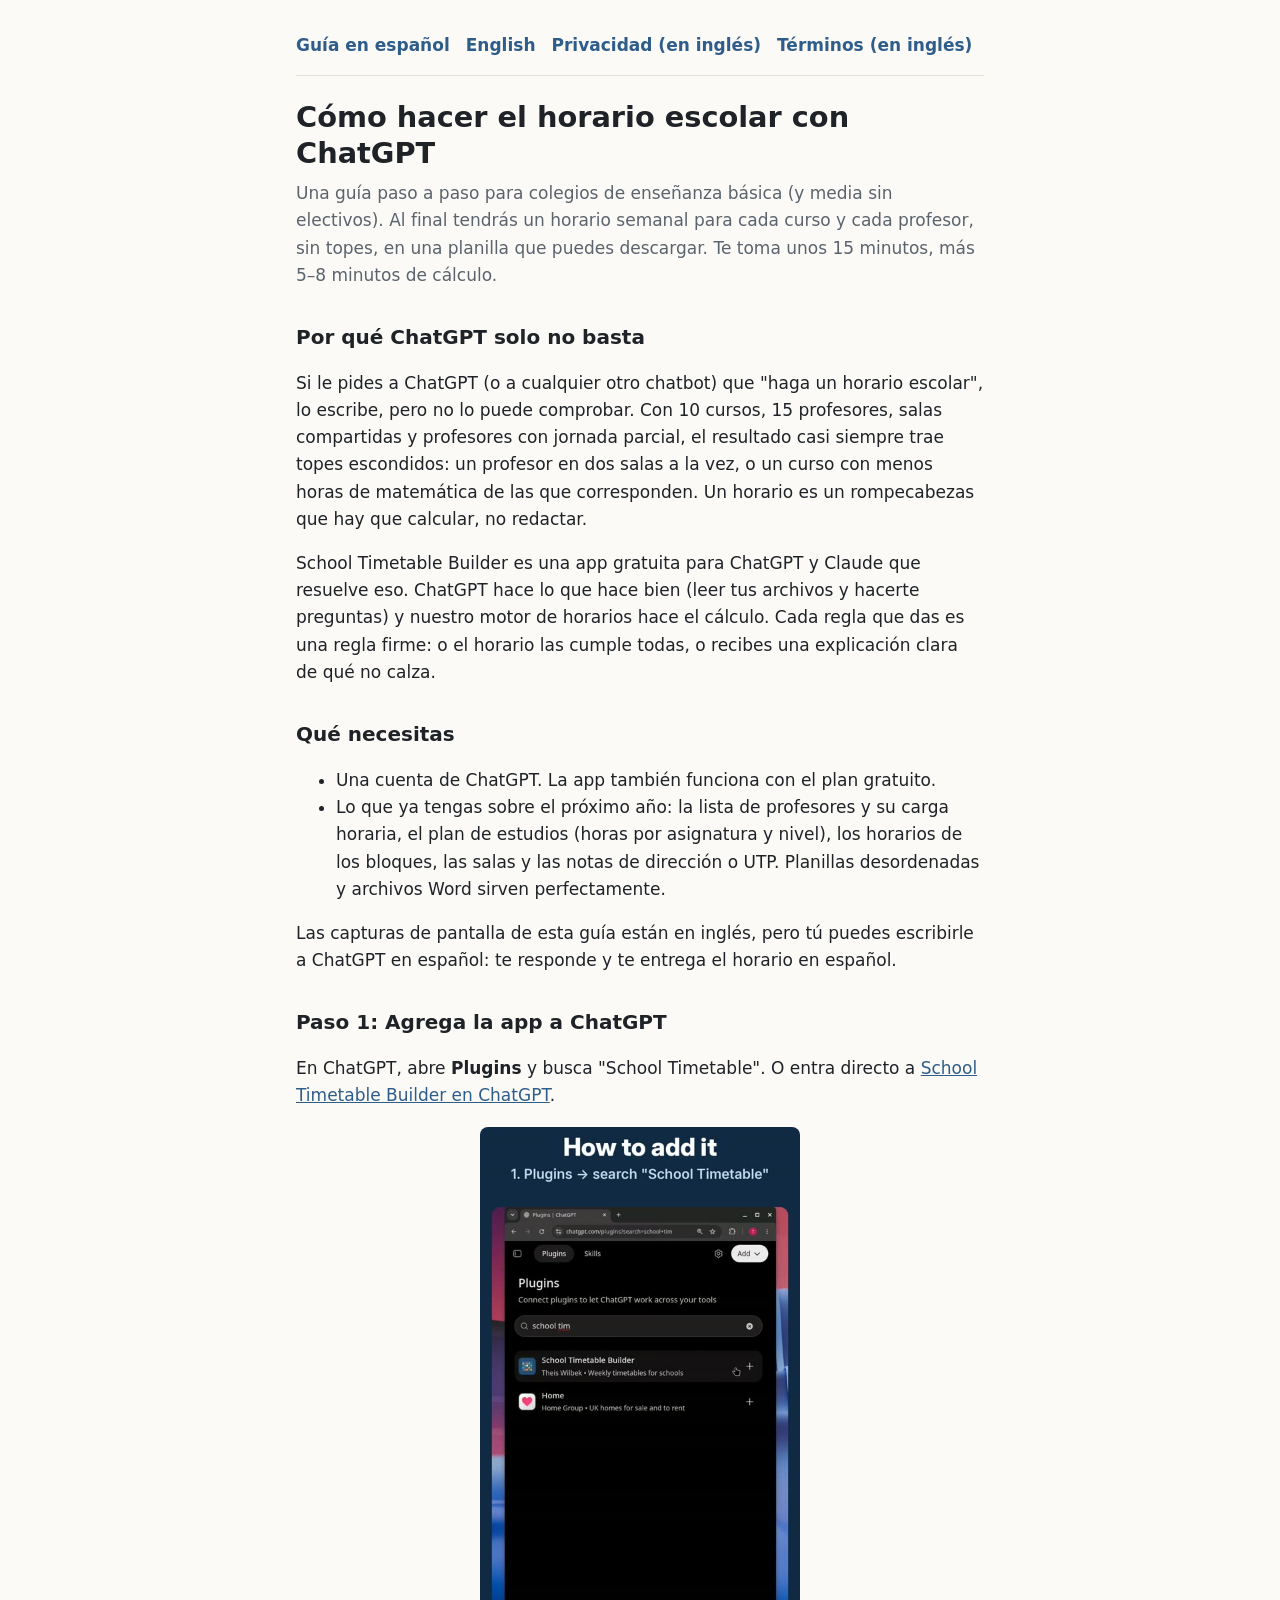
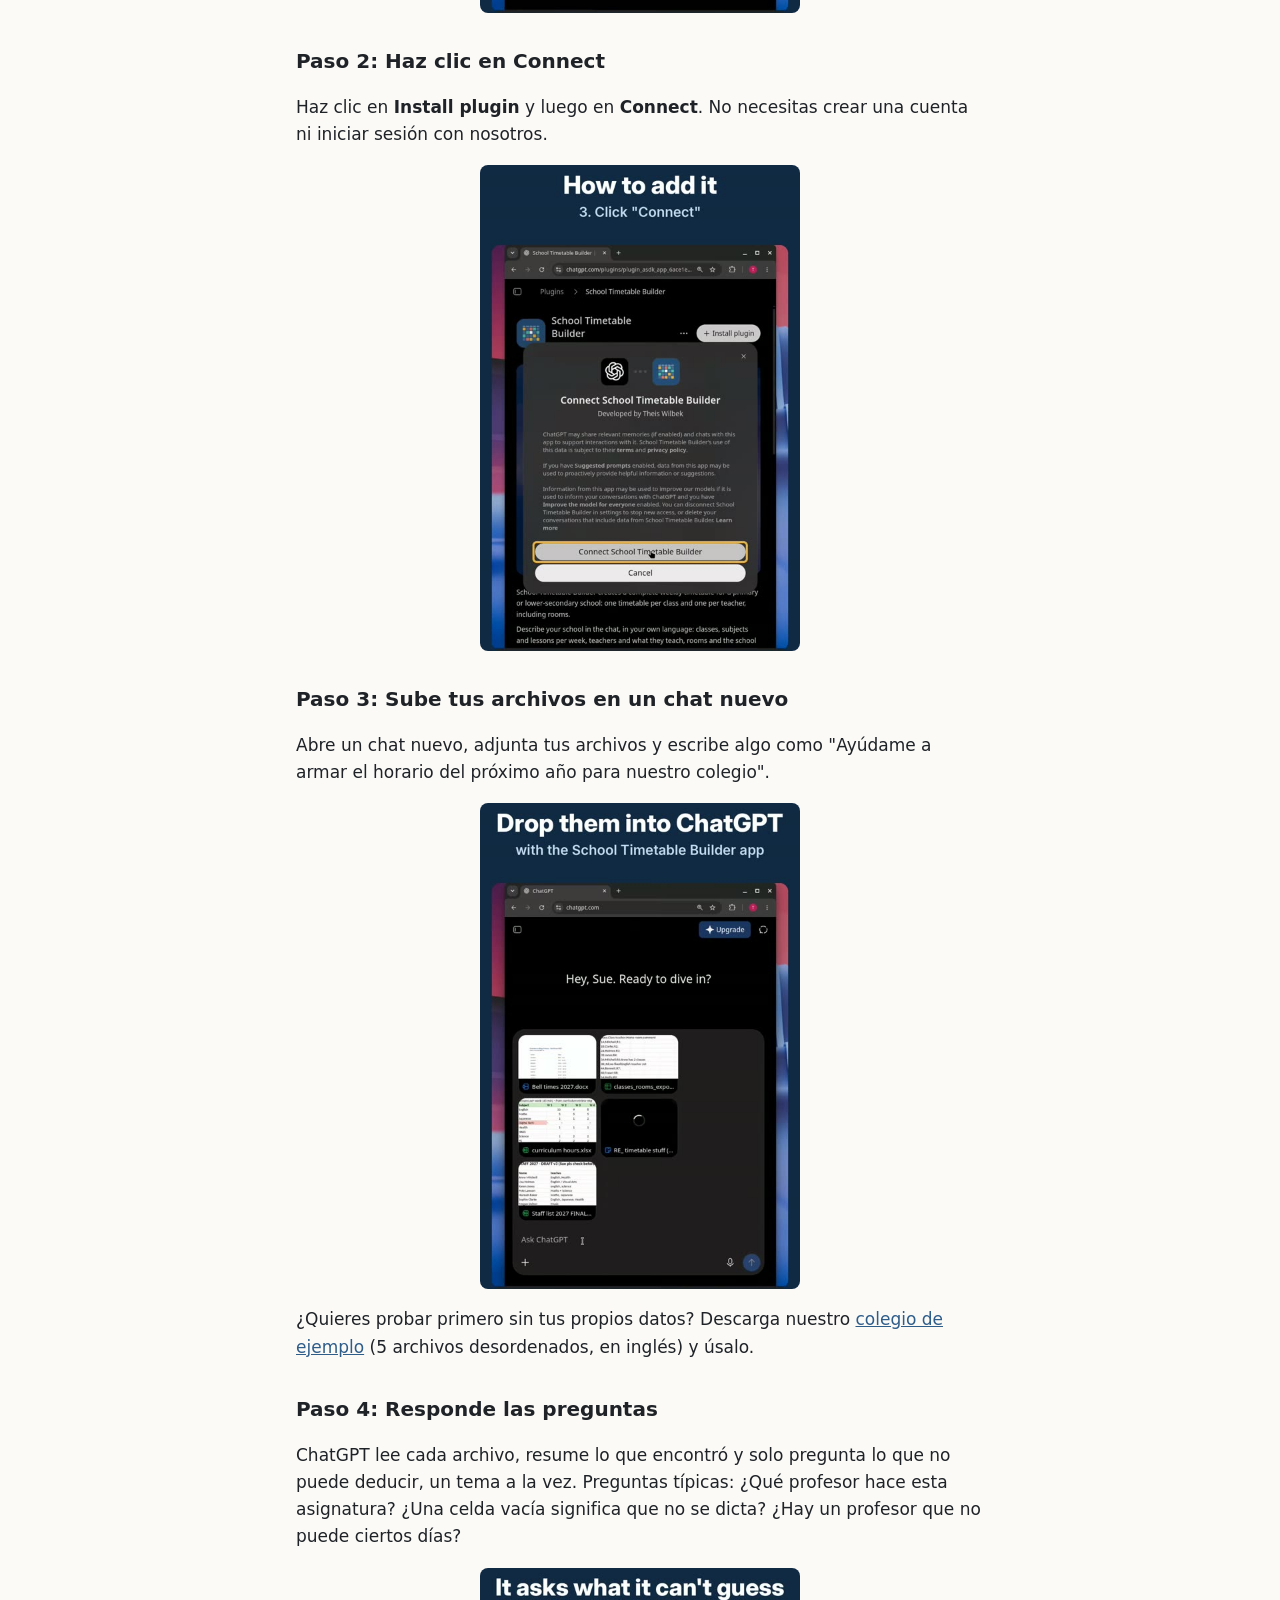
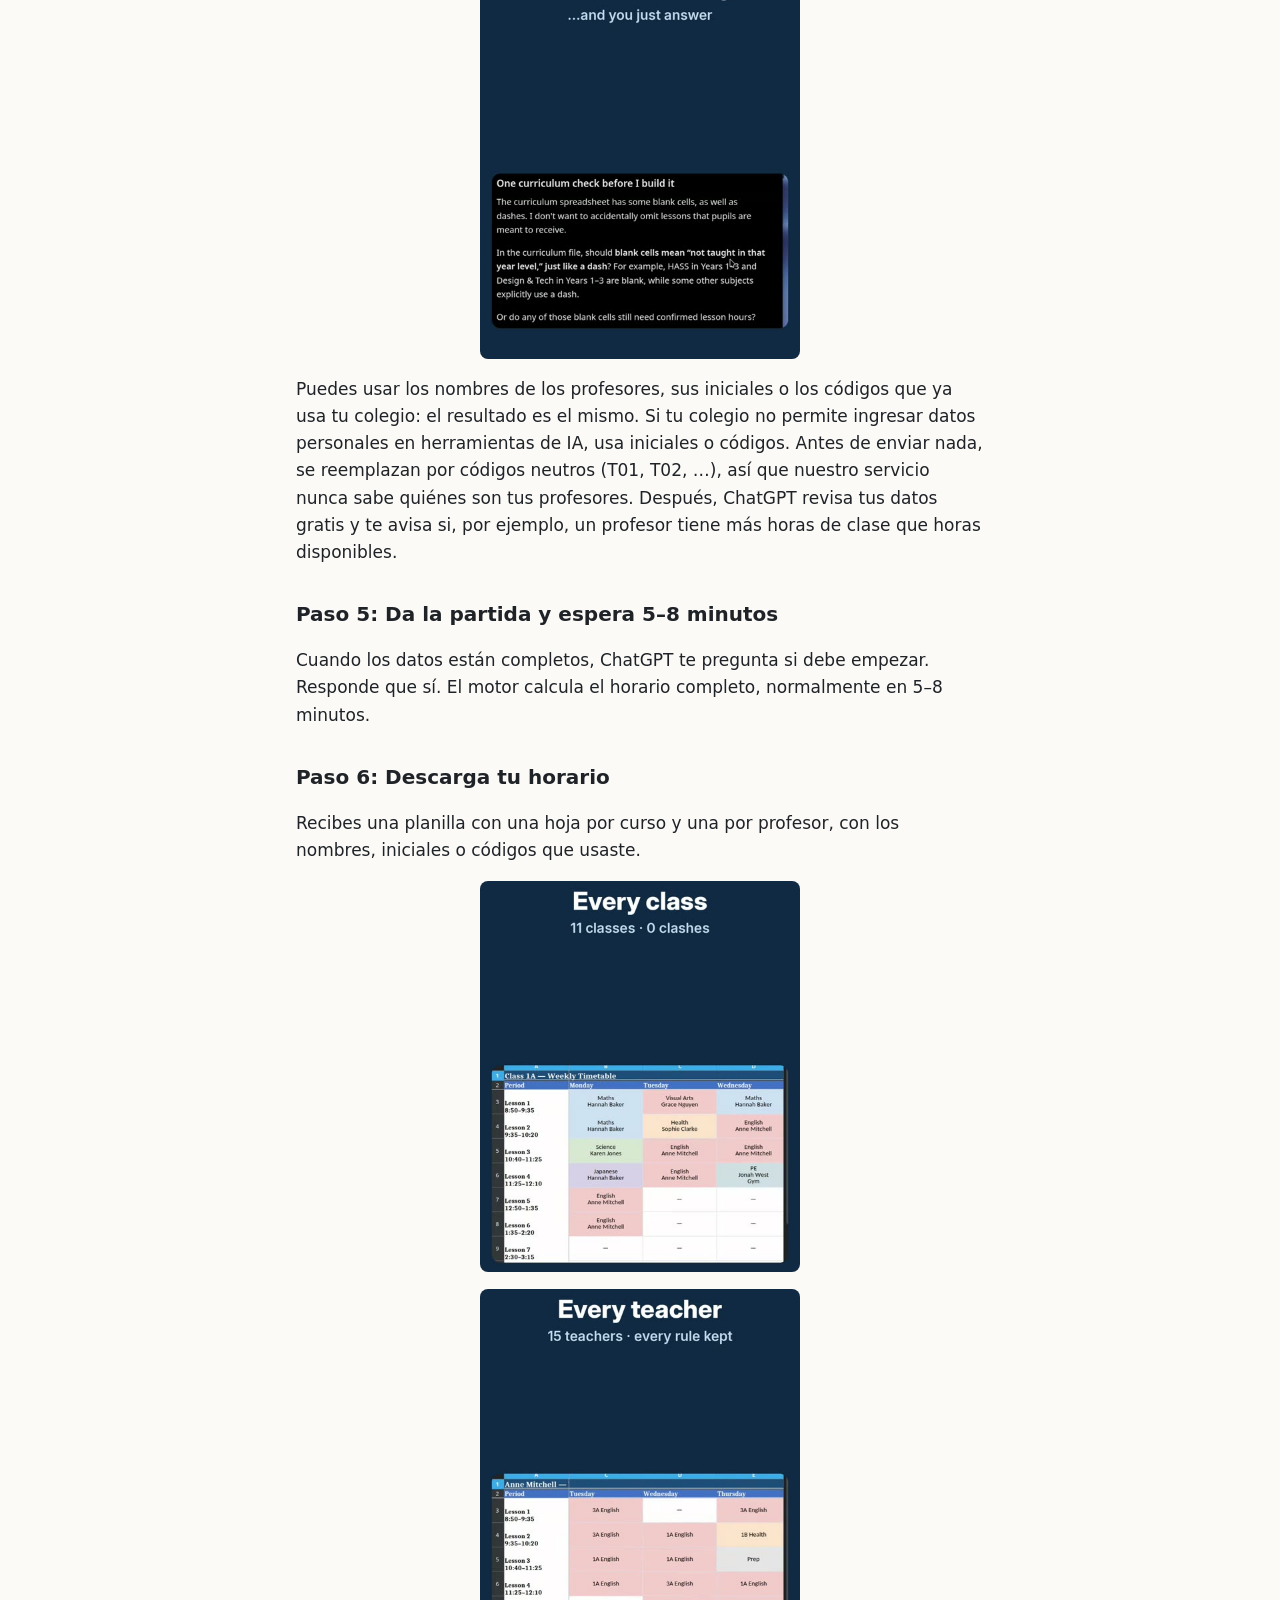
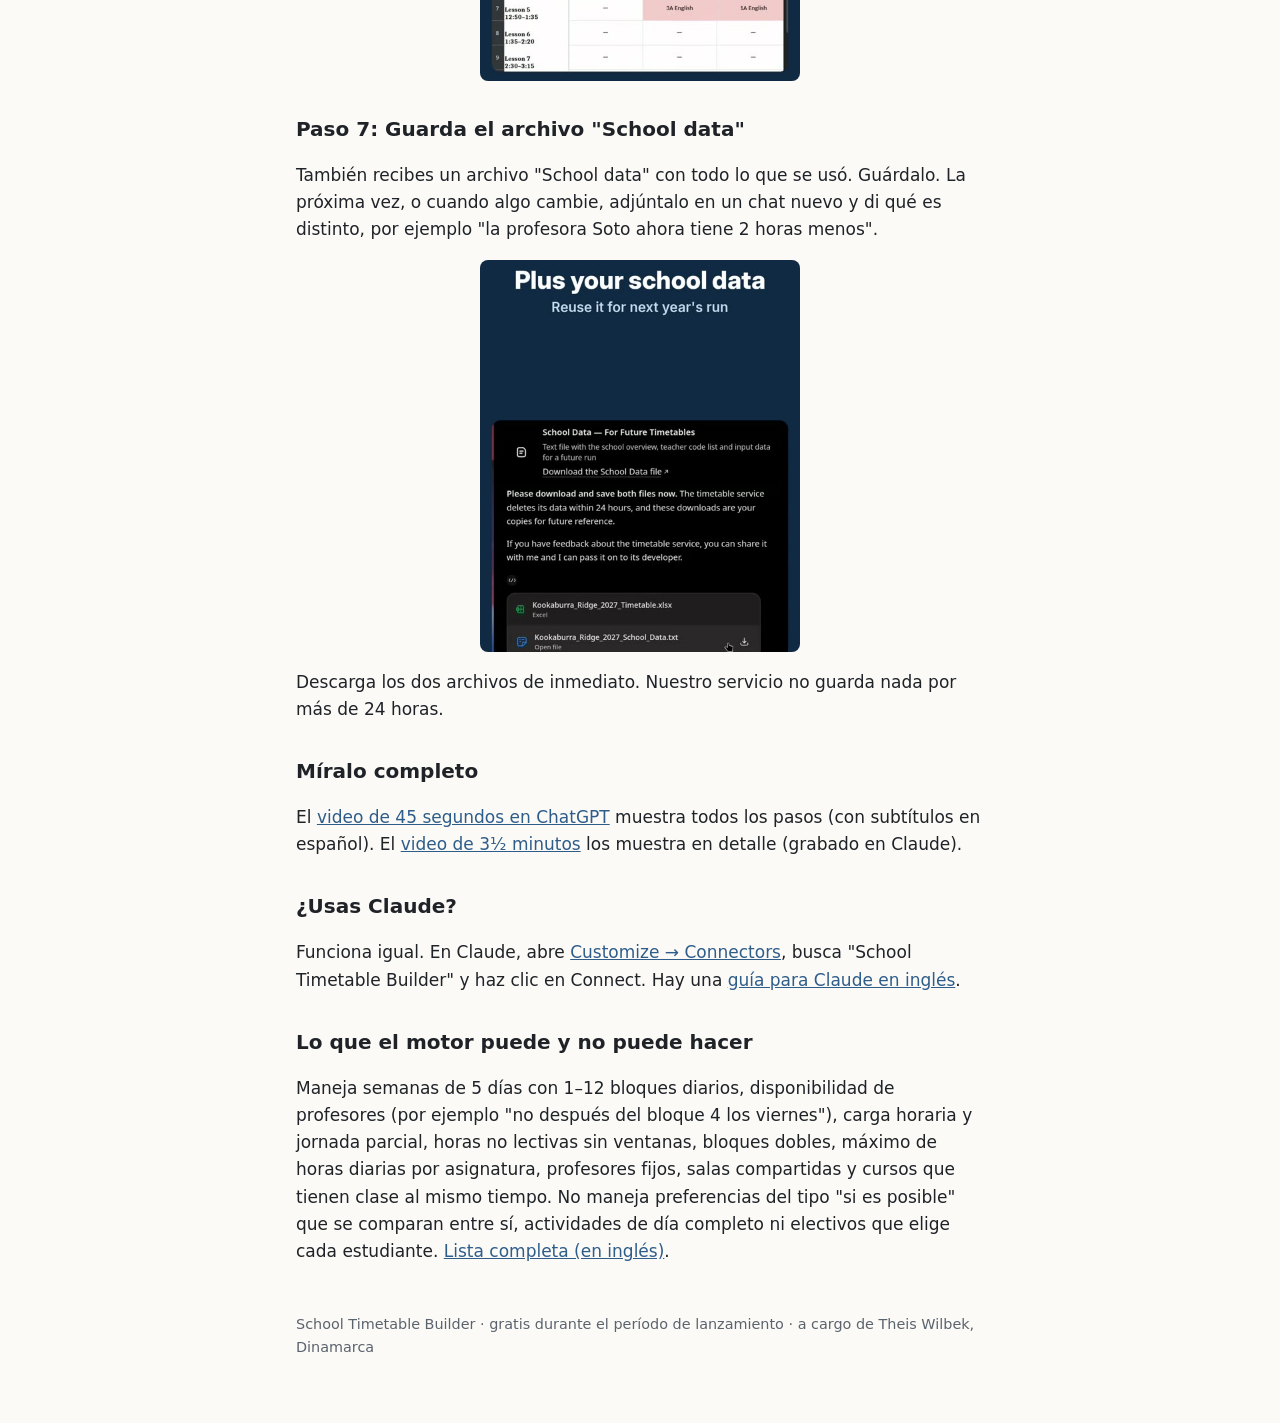
==== como-hacer-un-horario-escolar-con-chatgpt.html @ b7e9e53c "Spansk ChatGPT-vejledning + Español i menuen" ====
<!doctype html>
<html lang="es">
<head>
<meta charset="utf-8">
<meta name="viewport" content="width=device-width, initial-scale=1">
<link rel="icon" type="image/png" href="icon-512.png">
<title>Cómo hacer el horario escolar con ChatGPT (paso a paso)</title>
<meta name="description" content="Guía paso a paso: arma un horario escolar completo y sin topes para cada curso y cada profesor con ChatGPT, usando la app gratuita School Timetable Builder. Funciona con tus planillas y notas de siempre.">
<link rel="canonical" href="https://wilbek-source.github.io/timetable-builder/como-hacer-un-horario-escolar-con-chatgpt.html">
<link rel="alternate" hreflang="es" href="https://wilbek-source.github.io/timetable-builder/como-hacer-un-horario-escolar-con-chatgpt.html">
<link rel="alternate" hreflang="en" href="https://wilbek-source.github.io/timetable-builder/how-to-make-a-school-timetable-with-chatgpt.html">
<meta property="og:type" content="website">
<meta property="og:site_name" content="School Timetable Builder">
<meta property="og:locale" content="es_CL">
<meta property="og:title" content="Cómo hacer el horario escolar con ChatGPT (paso a paso)">
<meta property="og:description" content="Arma un horario completo y sin topes para cada curso y cada profesor con ChatGPT. Funciona con el plan gratuito.">
<meta property="og:url" content="https://wilbek-source.github.io/timetable-builder/como-hacer-un-horario-escolar-con-chatgpt.html">
<meta property="og:image" content="https://wilbek-source.github.io/timetable-builder/demo.jpg">
<meta property="og:image:width" content="1280">
<meta property="og:image:height" content="720">
<meta name="twitter:card" content="summary_large_image">
<link rel="stylesheet" href="style.css">
</head>
<body>
<main>
<nav><a href="como-hacer-un-horario-escolar-con-chatgpt.html">Guía en español</a><a href="index.html">English</a><a href="privacy.html">Privacidad (en inglés)</a><a href="terms.html">Términos (en inglés)</a></nav>

<h1>Cómo hacer el horario escolar con ChatGPT</h1>
<p class="meta">Una guía paso a paso para colegios de enseñanza básica (y media sin
electivos). Al final tendrás un horario semanal para cada curso y cada profesor, sin
topes, en una planilla que puedes descargar. Te toma unos 15 minutos, más 5–8 minutos
de cálculo.</p>

<h2>Por qué ChatGPT solo no basta</h2>
<p>Si le pides a ChatGPT (o a cualquier otro chatbot) que "haga un horario escolar",
lo escribe, pero no lo puede comprobar. Con 10 cursos, 15 profesores, salas
compartidas y profesores con jornada parcial, el resultado casi siempre trae topes
escondidos: un profesor en dos salas a la vez, o un curso con menos horas de
matemática de las que corresponden. Un horario es un rompecabezas que hay que
calcular, no redactar.</p>
<p>School Timetable Builder es una app gratuita para ChatGPT y Claude que resuelve
eso. ChatGPT hace lo que hace bien (leer tus archivos y hacerte preguntas) y nuestro
motor de horarios hace el cálculo. Cada regla que das es una regla firme: o el
horario las cumple todas, o recibes una explicación clara de qué no calza.</p>

<h2>Qué necesitas</h2>
<ul>
<li>Una cuenta de ChatGPT. La app también funciona con el plan gratuito.</li>
<li>Lo que ya tengas sobre el próximo año: la lista de profesores y su carga
horaria, el plan de estudios (horas por asignatura y nivel), los horarios de los
bloques, las salas y las notas de dirección o UTP. Planillas desordenadas y archivos
Word sirven perfectamente.</li>
</ul>
<p>Las capturas de pantalla de esta guía están en inglés, pero tú puedes escribirle
a ChatGPT en español: te responde y te entrega el horario en español.</p>

<h2>Paso 1: Agrega la app a ChatGPT</h2>
<p>En ChatGPT, abre <strong>Plugins</strong> y busca "School Timetable". O entra
directo a <a href="https://chatgpt.com/plugins/plugin_asdk_app_6ace1e8cd2e88191873b77d3de760c68">School
Timetable Builder en ChatGPT</a>.</p>
<p class="step"><a href="howto-1.jpg"><img src="howto-1.jpg" width="480" height="729" loading="lazy"
alt="La página de Plugins de ChatGPT con la búsqueda School Timetable y la app School Timetable Builder"></a></p>

<h2>Paso 2: Haz clic en Connect</h2>
<p>Haz clic en <strong>Install plugin</strong> y luego en <strong>Connect</strong>.
No necesitas crear una cuenta ni iniciar sesión con nosotros.</p>
<p class="step"><a href="howto-2.jpg"><img src="howto-2.jpg" width="480" height="729" loading="lazy"
alt="El cuadro Connect School Timetable Builder en ChatGPT"></a></p>

<h2>Paso 3: Sube tus archivos en un chat nuevo</h2>
<p>Abre un chat nuevo, adjunta tus archivos y escribe algo como "Ayúdame a armar el
horario del próximo año para nuestro colegio".</p>
<p class="step"><a href="howto-3.jpg"><img src="howto-3.jpg" width="480" height="729" loading="lazy"
alt="Un chat nuevo de ChatGPT con cinco archivos del colegio adjuntos"></a></p>
<p>¿Quieres probar primero sin tus propios datos? Descarga nuestro
<a href="messy-sample-school.zip">colegio de ejemplo</a> (5 archivos desordenados, en
inglés) y úsalo.</p>

<h2>Paso 4: Responde las preguntas</h2>
<p>ChatGPT lee cada archivo, resume lo que encontró y solo pregunta lo que no puede
deducir, un tema a la vez. Preguntas típicas: ¿Qué profesor hace esta asignatura?
¿Una celda vacía significa que no se dicta? ¿Hay un profesor que no puede ciertos
días?</p>
<p class="step"><a href="howto-4.jpg"><img src="howto-4.jpg" width="480" height="587" loading="lazy"
alt="ChatGPT pregunta si las celdas vacías del plan de estudios significan que la asignatura no se dicta"></a></p>
<p>Puedes usar los nombres de los profesores, sus iniciales o los códigos que ya usa
tu colegio: el resultado es el mismo. Si tu colegio no permite ingresar datos
personales en herramientas de IA, usa iniciales o códigos. Antes de enviar nada, se
reemplazan por códigos neutros (T01, T02, …), así que nuestro servicio nunca sabe
quiénes son tus profesores. Después, ChatGPT revisa tus datos gratis y te avisa si,
por ejemplo, un profesor tiene más horas de clase que horas disponibles.</p>

<h2>Paso 5: Da la partida y espera 5–8 minutos</h2>
<p>Cuando los datos están completos, ChatGPT te pregunta si debe empezar. Responde
que sí. El motor calcula el horario completo, normalmente en 5–8 minutos.</p>

<h2>Paso 6: Descarga tu horario</h2>
<p>Recibes una planilla con una hoja por curso y una por profesor, con los nombres,
iniciales o códigos que usaste.</p>
<p class="step"><a href="howto-5.jpg"><img src="howto-5.jpg" width="480" height="587" loading="lazy"
alt="Un horario semanal con colores para el curso 1A"></a></p>
<p class="step"><a href="howto-6.jpg"><img src="howto-6.jpg" width="480" height="587" loading="lazy"
alt="Un horario semanal para un profesor"></a></p>

<h2>Paso 7: Guarda el archivo "School data"</h2>
<p>También recibes un archivo "School data" con todo lo que se usó. Guárdalo. La
próxima vez, o cuando algo cambie, adjúntalo en un chat nuevo y di qué es distinto,
por ejemplo "la profesora Soto ahora tiene 2 horas menos".</p>
<p class="step"><a href="howto-7.jpg"><img src="howto-7.jpg" width="480" height="587" loading="lazy"
alt="ChatGPT entrega la planilla del horario y el archivo School data para descargar"></a></p>
<p>Descarga los dos archivos de inmediato. Nuestro servicio no guarda nada por más de
24 horas.</p>

<h2>Míralo completo</h2>
<p>El <a href="https://youtube.com/shorts/SOAwNf_KD2U">video de 45 segundos en ChatGPT</a>
muestra todos los pasos (con subtítulos en español). El
<a href="https://youtu.be/QCTekFEjFBQ">video de 3½ minutos</a> los muestra en detalle
(grabado en Claude).</p>

<h2>¿Usas Claude?</h2>
<p>Funciona igual. En Claude, abre
<a href="https://claude.ai/customize/connectors">Customize → Connectors</a>, busca
"School Timetable Builder" y haz clic en Connect. Hay una
<a href="how-to-make-a-school-timetable-with-claude.html">guía para Claude en inglés</a>.</p>

<h2>Lo que el motor puede y no puede hacer</h2>
<p>Maneja semanas de 5 días con 1–12 bloques diarios, disponibilidad de profesores
(por ejemplo "no después del bloque 4 los viernes"), carga horaria y jornada parcial,
horas no lectivas sin ventanas, bloques dobles, máximo de horas diarias por
asignatura, profesores fijos, salas compartidas y cursos que tienen clase al mismo
tiempo. No maneja preferencias del tipo "si es posible" que se comparan entre sí,
actividades de día completo ni electivos que elige cada estudiante.
<a href="index.html">Lista completa (en inglés)</a>.</p>

<footer>School Timetable Builder · gratis durante el período de lanzamiento · a cargo de Theis Wilbek, Dinamarca</footer>
</main>
</body>
</html>
---- style.css ----
:root { --bg:#fbfaf7; --fg:#1f2328; --muted:#5b636d; --line:#e3e0d8; --accent:#2f5d8a; --box:#f1eee6; }
@media (prefers-color-scheme: dark) {
  :root { --bg:#16181b; --fg:#e6e6e3; --muted:#a3a8ad; --line:#2d3136; --accent:#8db4dc; --box:#202327; }
}
* { box-sizing: border-box; }
body { margin:0; background:var(--bg); color:var(--fg);
  font:17px/1.6 system-ui,-apple-system,"Segoe UI",Roboto,sans-serif; }
main { max-width:720px; margin:0 auto; padding:32px 16px 64px; }
nav { display:flex; flex-wrap:wrap; gap:16px; padding-bottom:16px; border-bottom:1px solid var(--line); margin-bottom:24px; }
nav a { color:var(--accent); text-decoration:none; font-weight:600; }
h1 { font-size:1.8rem; line-height:1.25; margin:0 0 8px; }
h2 { font-size:1.25rem; margin:32px 0 8px; }
p.meta { color:var(--muted); margin-top:0; }
a { color:var(--accent); }
.video img { width:100%; height:auto; border-radius:8px; display:block; }
.box { background:var(--box); border-radius:8px; padding:12px 16px; margin:16px 0; }
table { border-collapse:collapse; width:100%; font-size:0.95rem; }
th, td { text-align:left; vertical-align:top; padding:8px; border-bottom:1px solid var(--line); }
blockquote { margin:8px 0; padding:8px 16px; border-left:3px solid var(--accent); background:var(--box); }
footer { margin-top:48px; color:var(--muted); font-size:0.9rem; }
.step img { width:100%; max-width:320px; height:auto; border-radius:8px; display:block; margin:0 auto; }
.step.wide img { max-width:100%; }
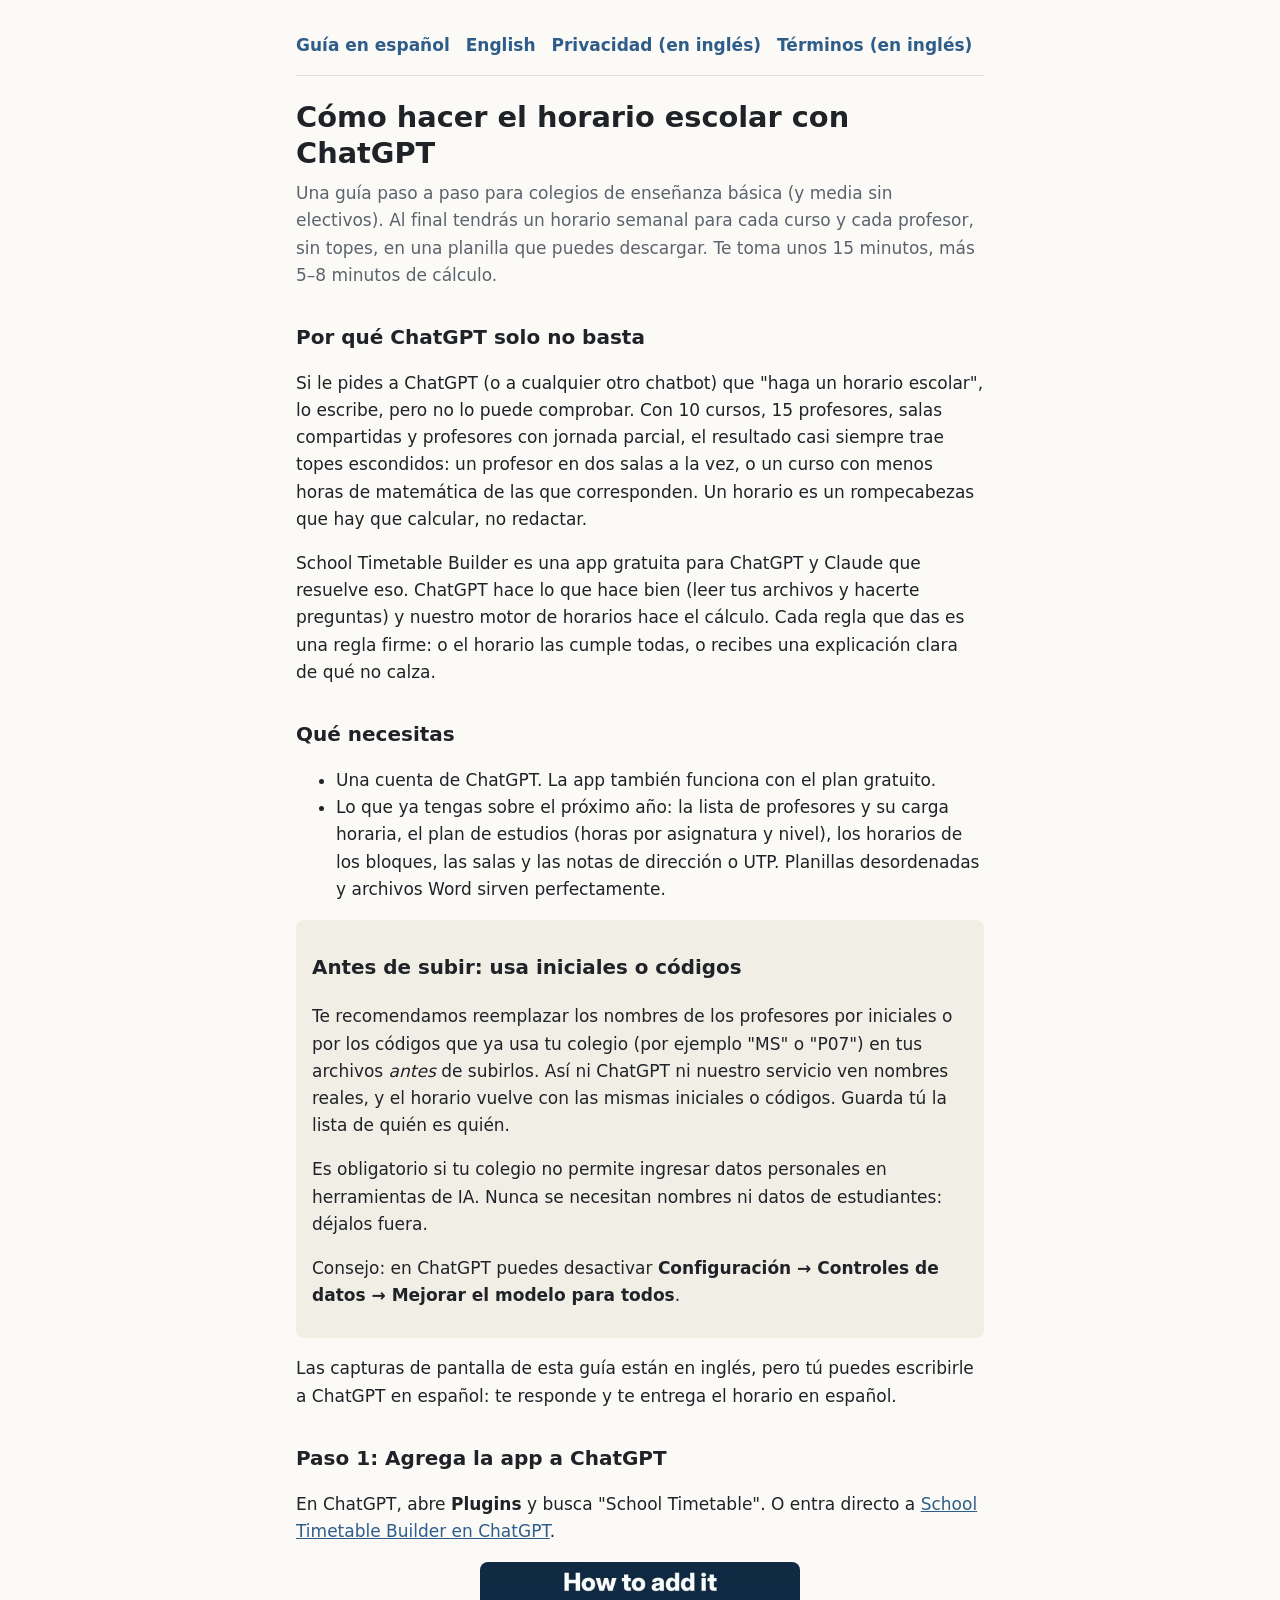
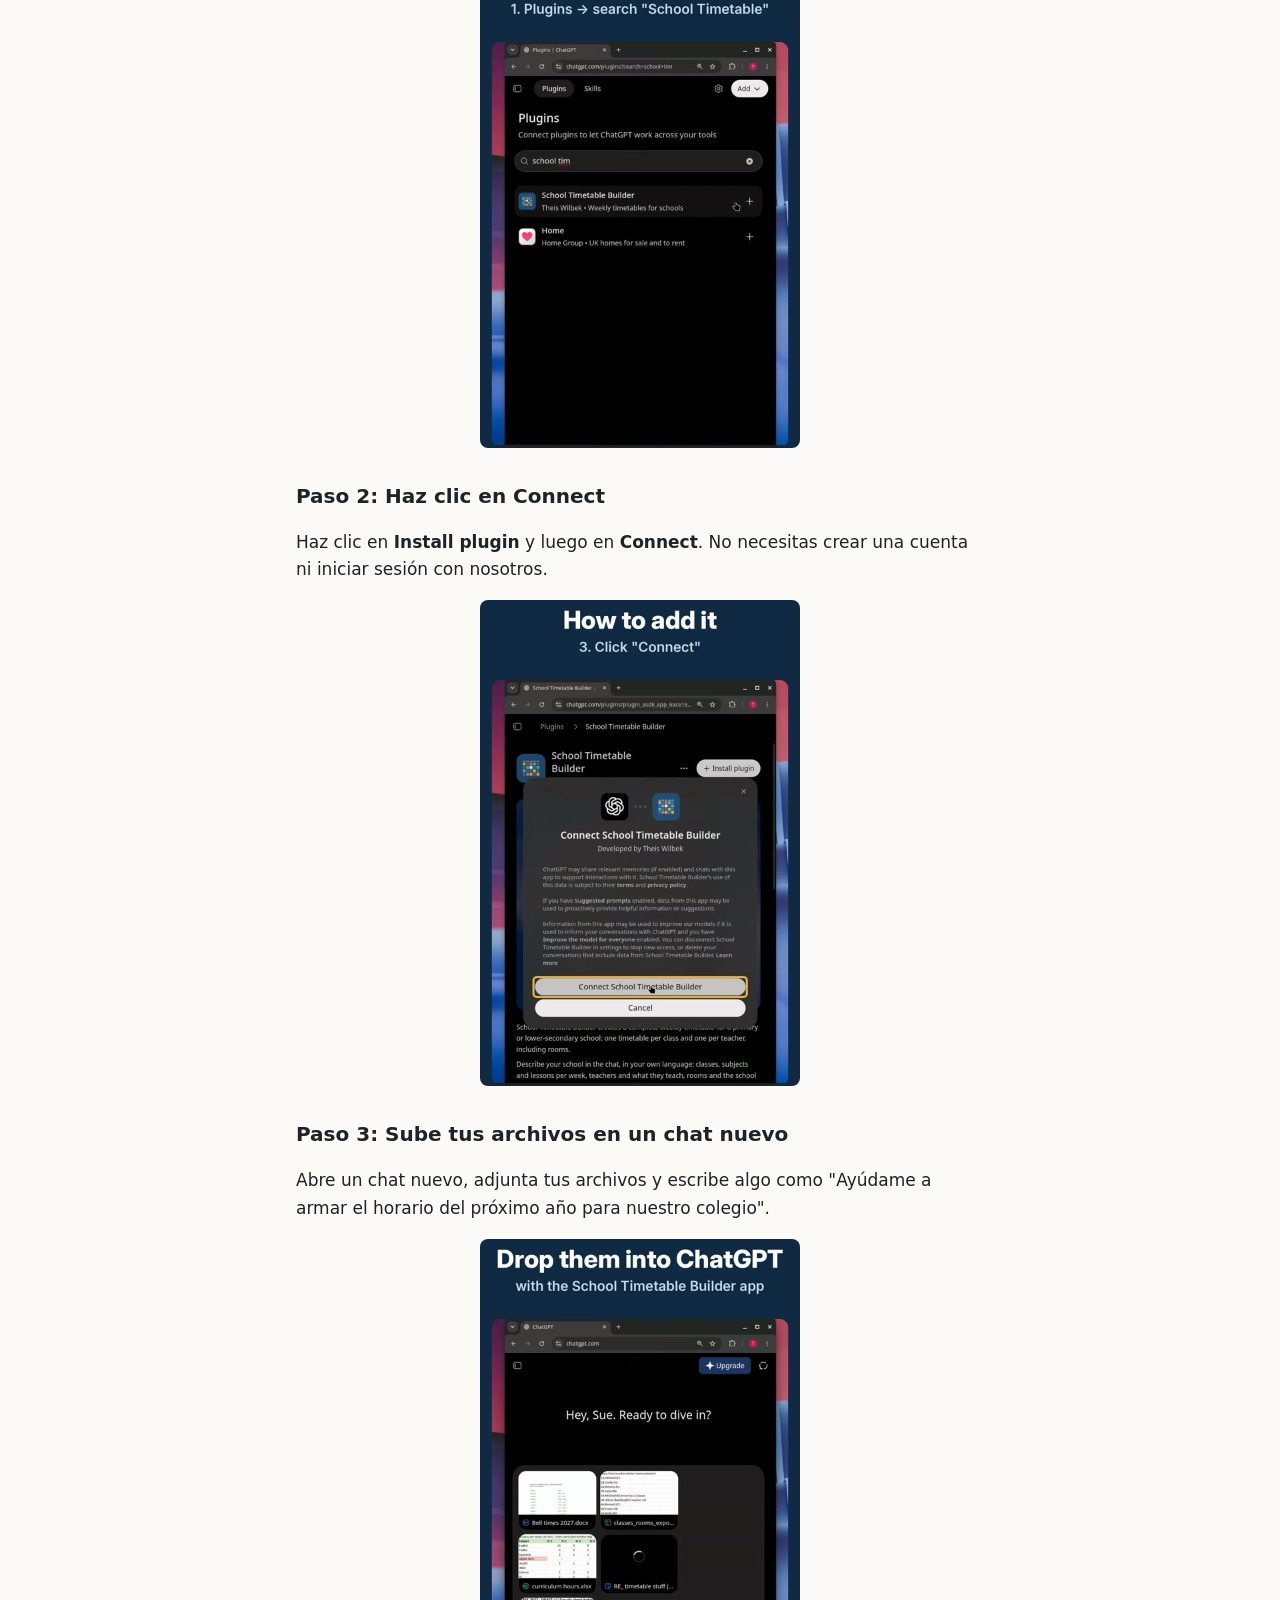
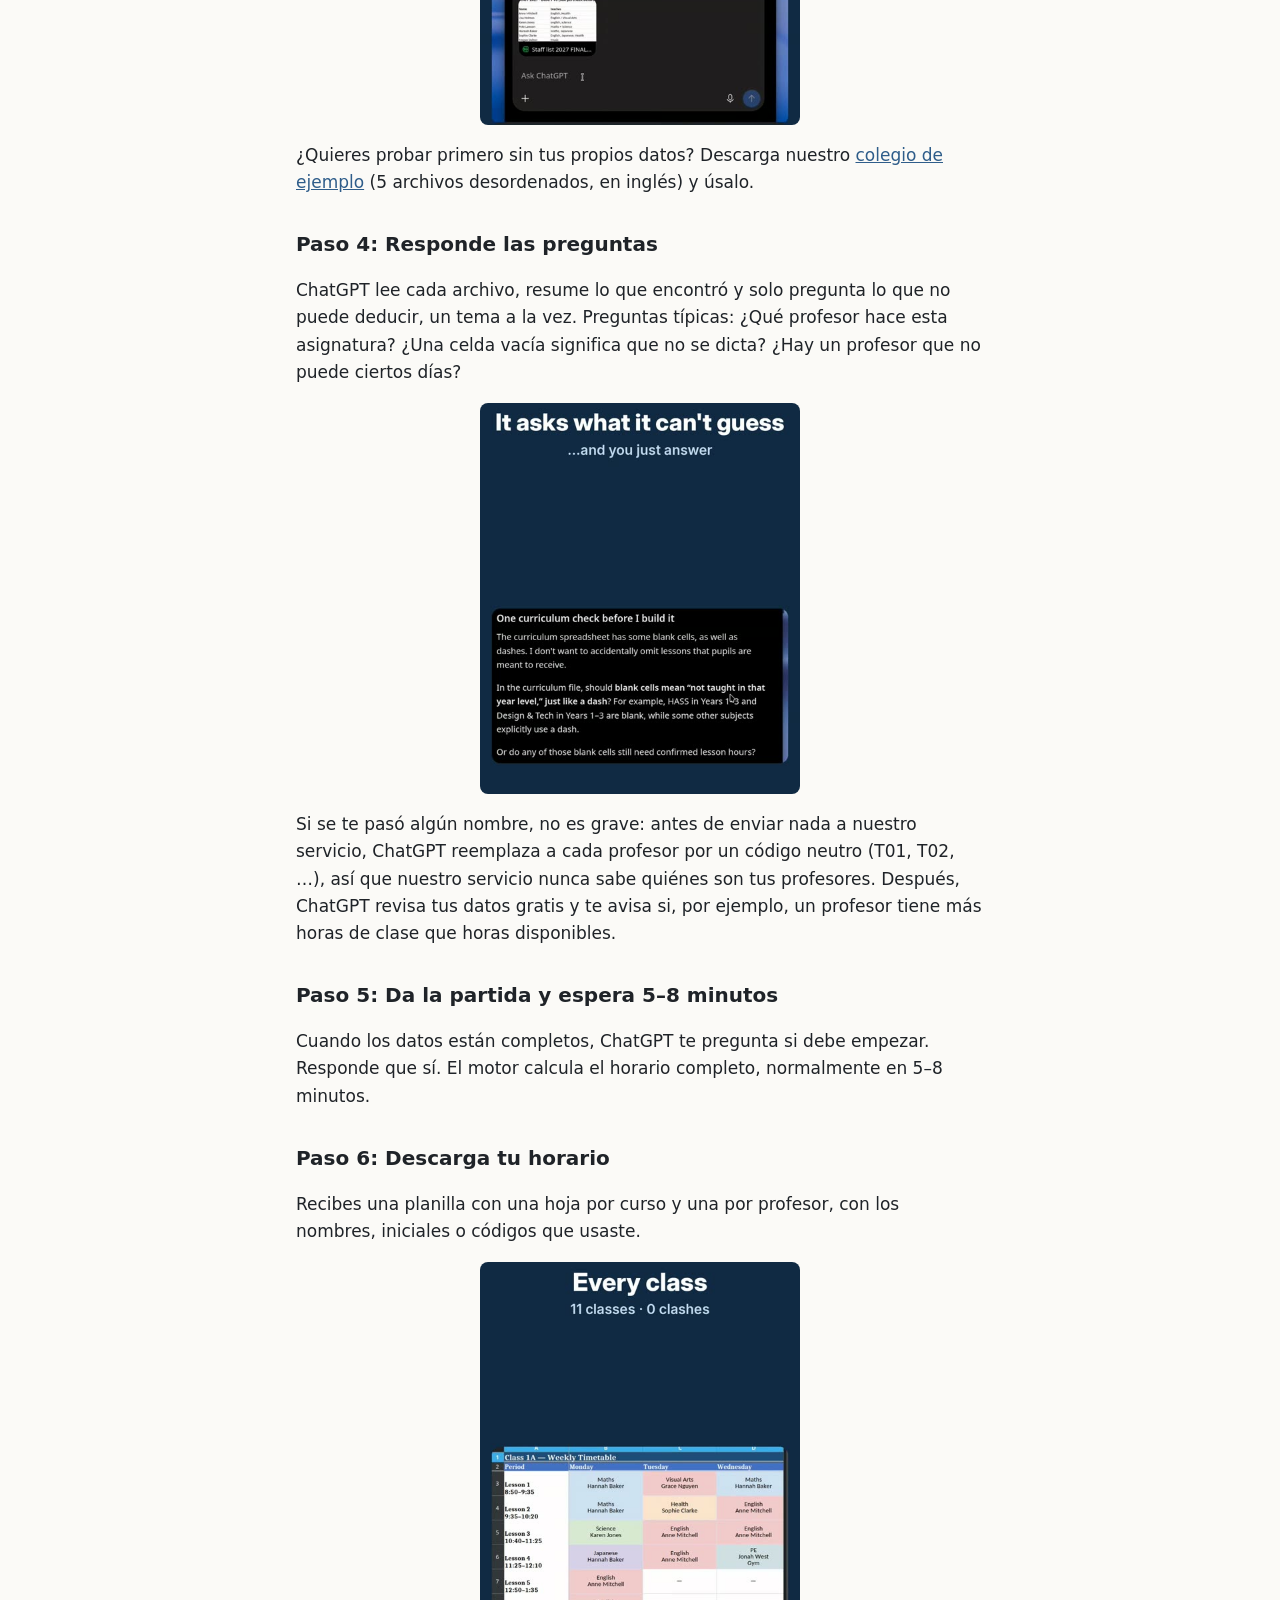
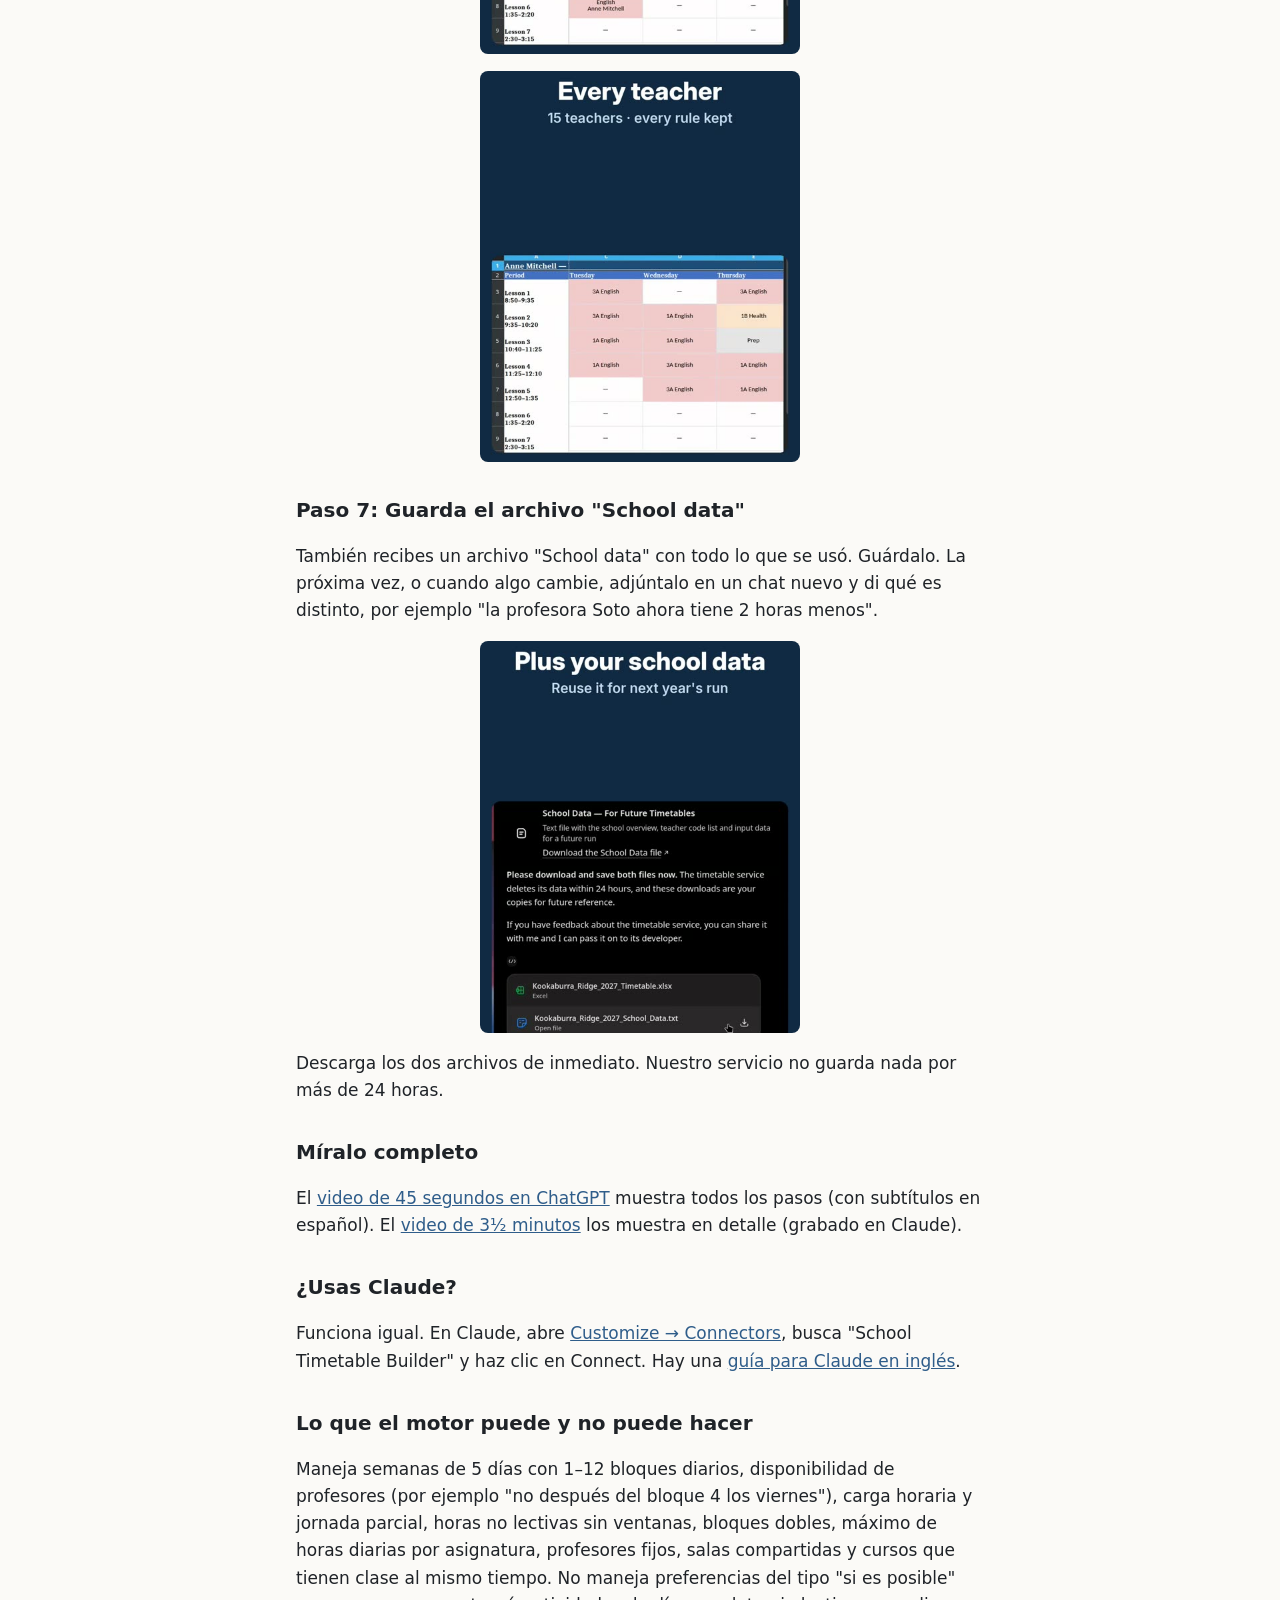
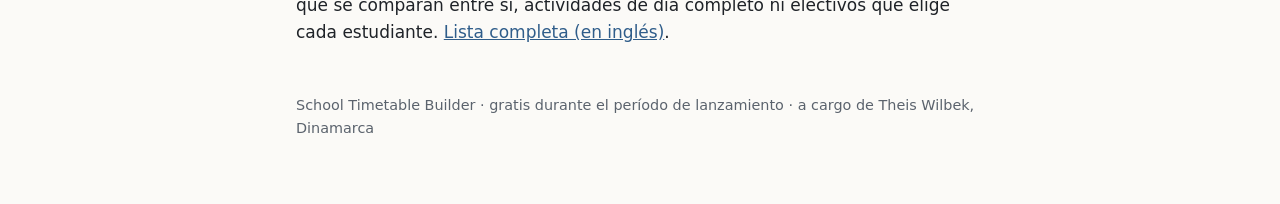
==== commit f7104978: "Vejledninger: initialer eller koder før upload" ====
--- a/como-hacer-un-horario-escolar-con-chatgpt.html
+++ b/como-hacer-un-horario-escolar-con-chatgpt.html
@@ -51,6 +51,19 @@
 bloques, las salas y las notas de dirección o UTP. Planillas desordenadas y archivos
 Word sirven perfectamente.</li>
 </ul>
+
+<div class="box">
+<h3>Antes de subir: usa iniciales o códigos</h3>
+<p>Te recomendamos reemplazar los nombres de los profesores por iniciales o por los
+códigos que ya usa tu colegio (por ejemplo "MS" o "P07") en tus archivos
+<em>antes</em> de subirlos. Así ni ChatGPT ni nuestro servicio ven nombres reales, y
+el horario vuelve con las mismas iniciales o códigos. Guarda tú la lista de quién es
+quién.</p>
+<p>Es obligatorio si tu colegio no permite ingresar datos personales en herramientas
+de IA. Nunca se necesitan nombres ni datos de estudiantes: déjalos fuera.</p>
+<p>Consejo: en ChatGPT puedes desactivar <strong>Configuración → Controles de datos →
+Mejorar el modelo para todos</strong>.</p>
+</div>
 <p>Las capturas de pantalla de esta guía están en inglés, pero tú puedes escribirle
 a ChatGPT en español: te responde y te entrega el horario en español.</p>
 
@@ -83,11 +96,9 @@
 días?</p>
 <p class="step"><a href="howto-4.jpg"><img src="howto-4.jpg" width="480" height="587" loading="lazy"
 alt="ChatGPT pregunta si las celdas vacías del plan de estudios significan que la asignatura no se dicta"></a></p>
-<p>Puedes usar los nombres de los profesores, sus iniciales o los códigos que ya usa
-tu colegio: el resultado es el mismo. Si tu colegio no permite ingresar datos
-personales en herramientas de IA, usa iniciales o códigos. Antes de enviar nada, se
-reemplazan por códigos neutros (T01, T02, …), así que nuestro servicio nunca sabe
-quiénes son tus profesores. Después, ChatGPT revisa tus datos gratis y te avisa si,
+<p>Si se te pasó algún nombre, no es grave: antes de enviar nada a nuestro
+servicio, ChatGPT reemplaza a cada profesor por un código neutro (T01, T02, …), así
+que nuestro servicio nunca sabe quiénes son tus profesores. Después, ChatGPT revisa tus datos gratis y te avisa si,
 por ejemplo, un profesor tiene más horas de clase que horas disponibles.</p>
 
 <h2>Paso 5: Da la partida y espera 5–8 minutos</h2>
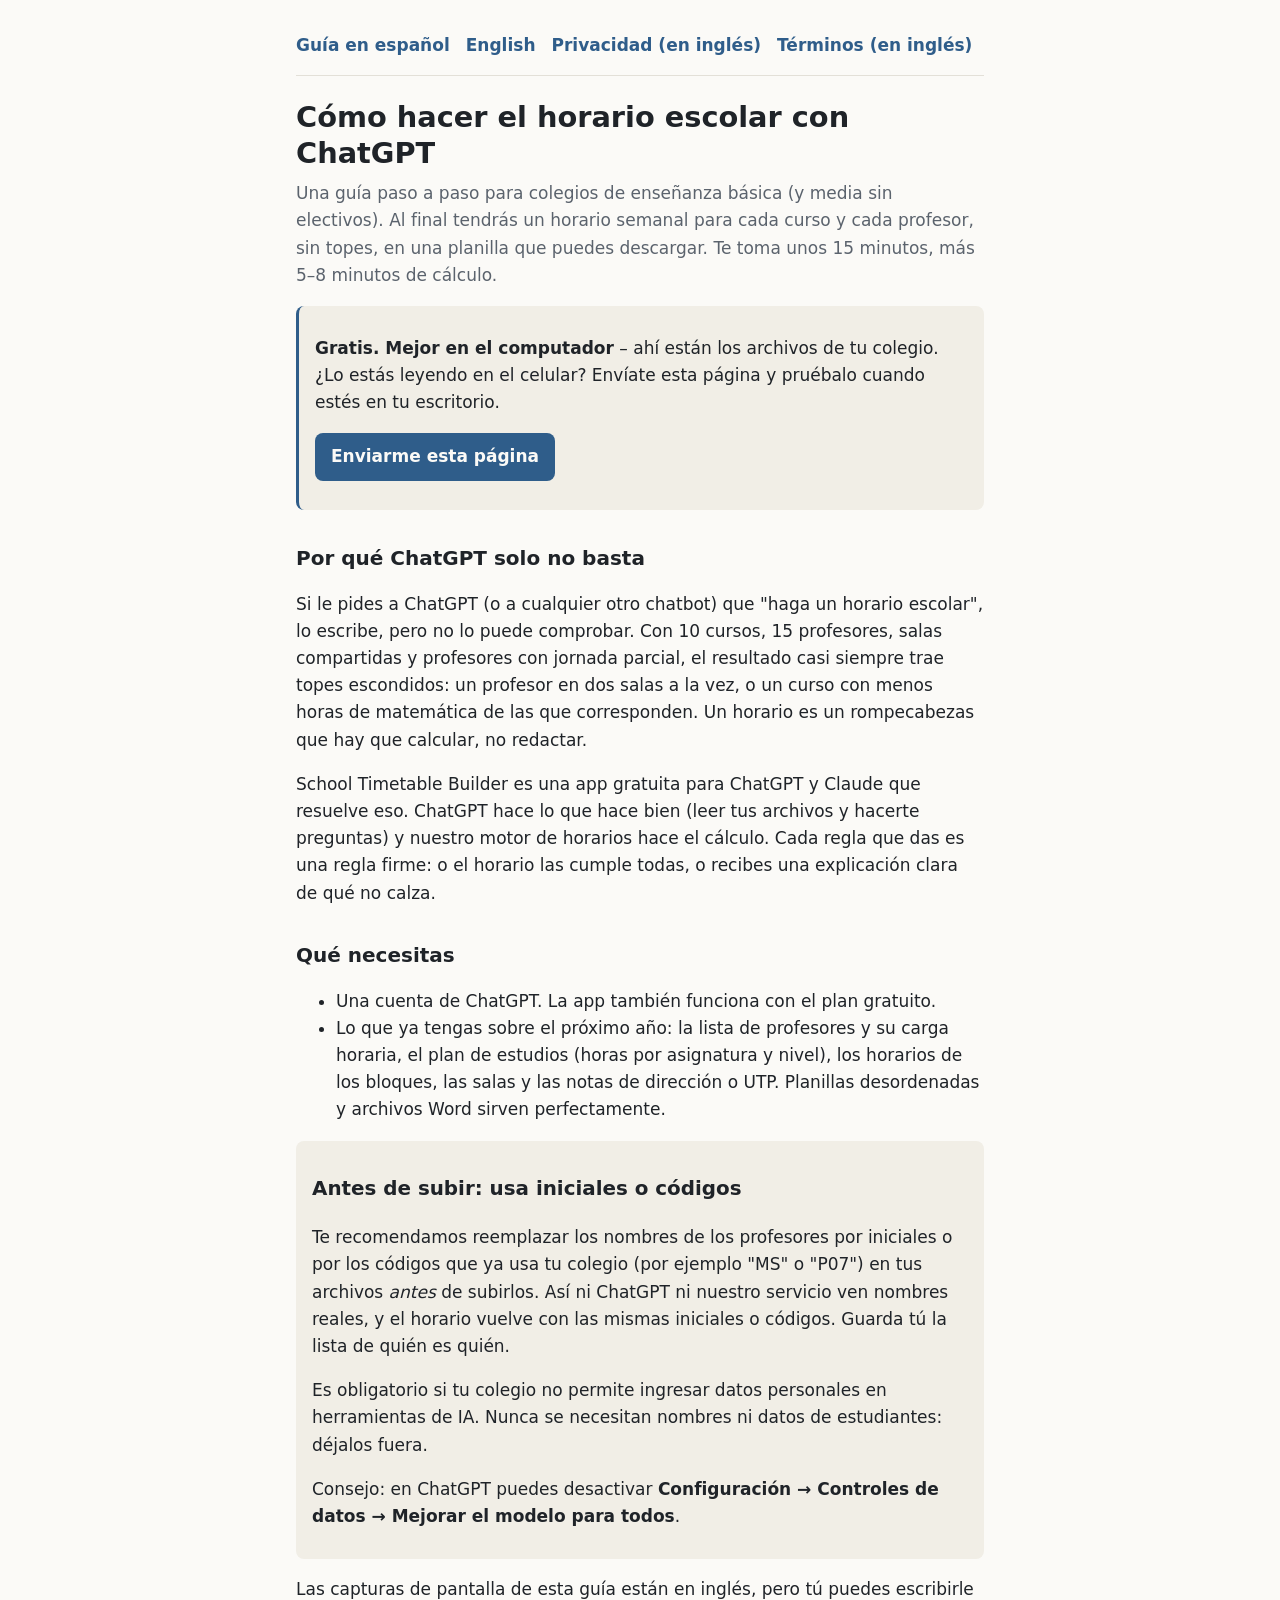
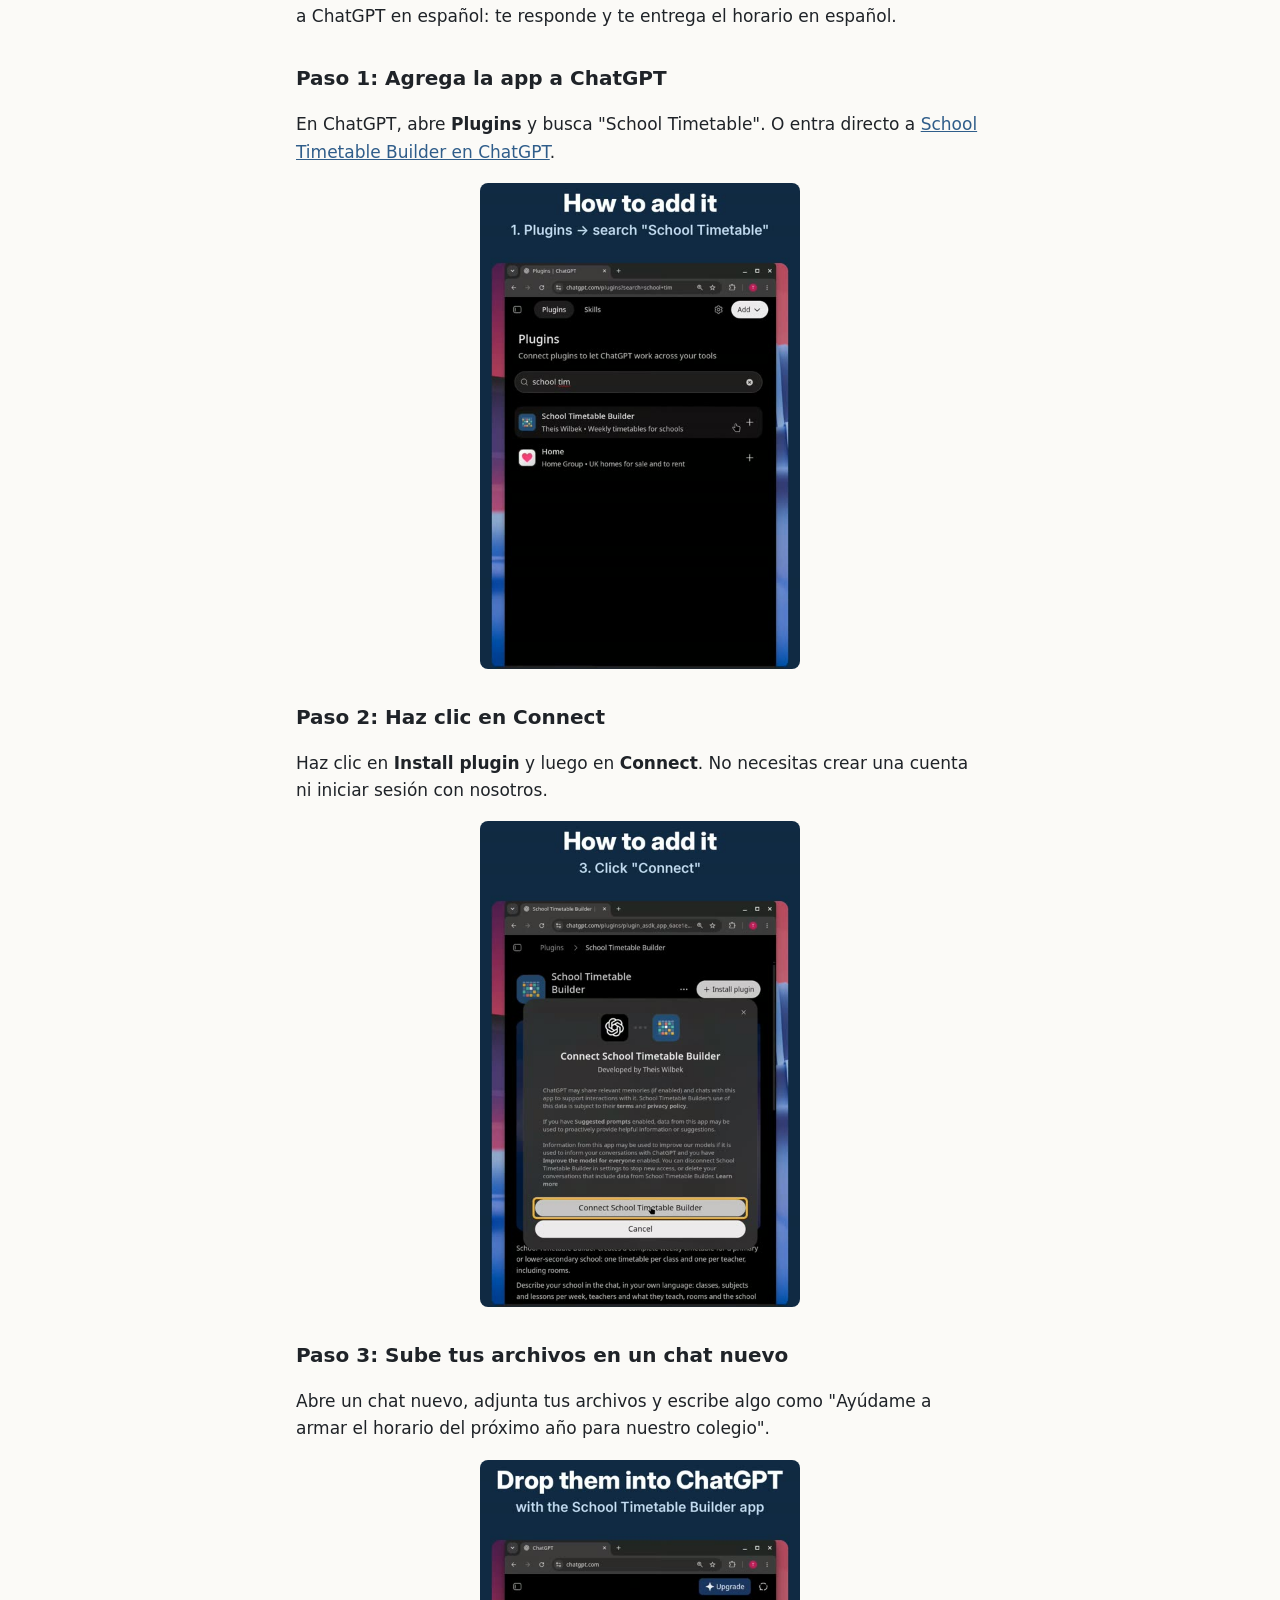
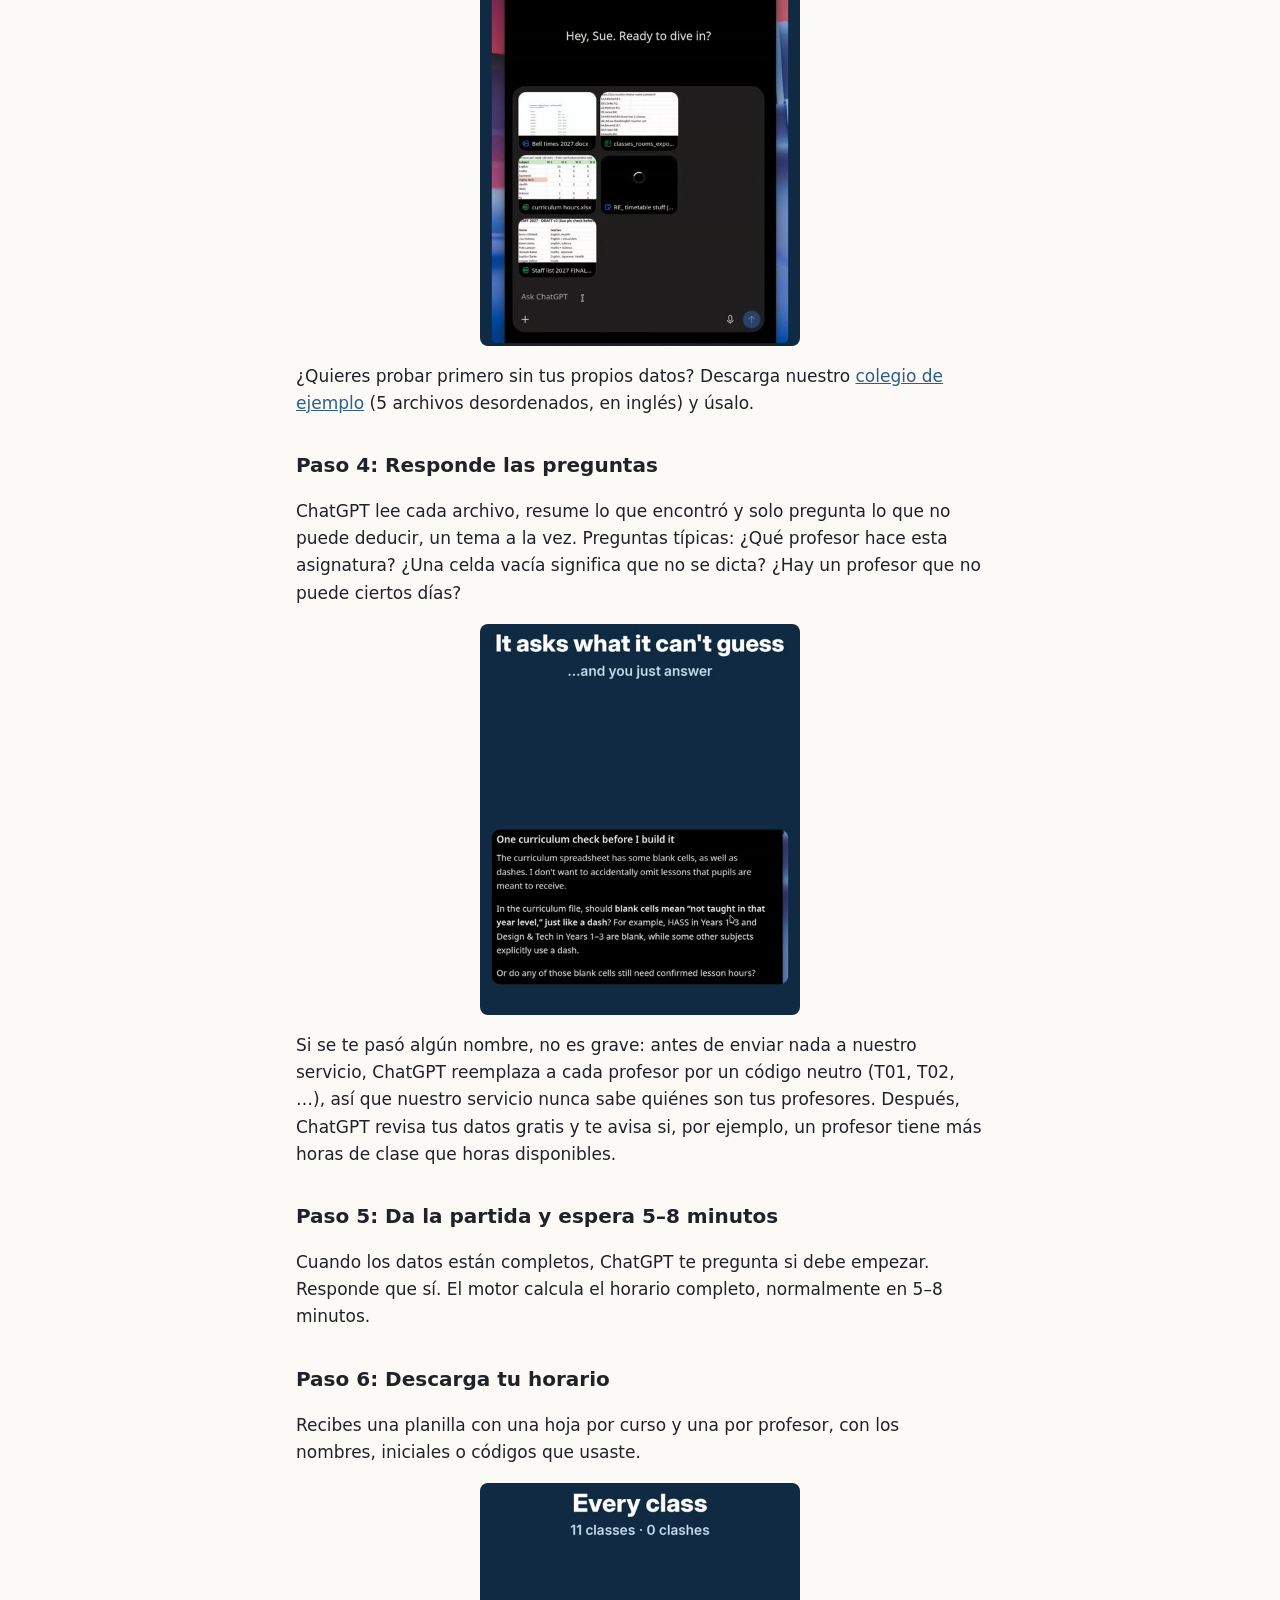
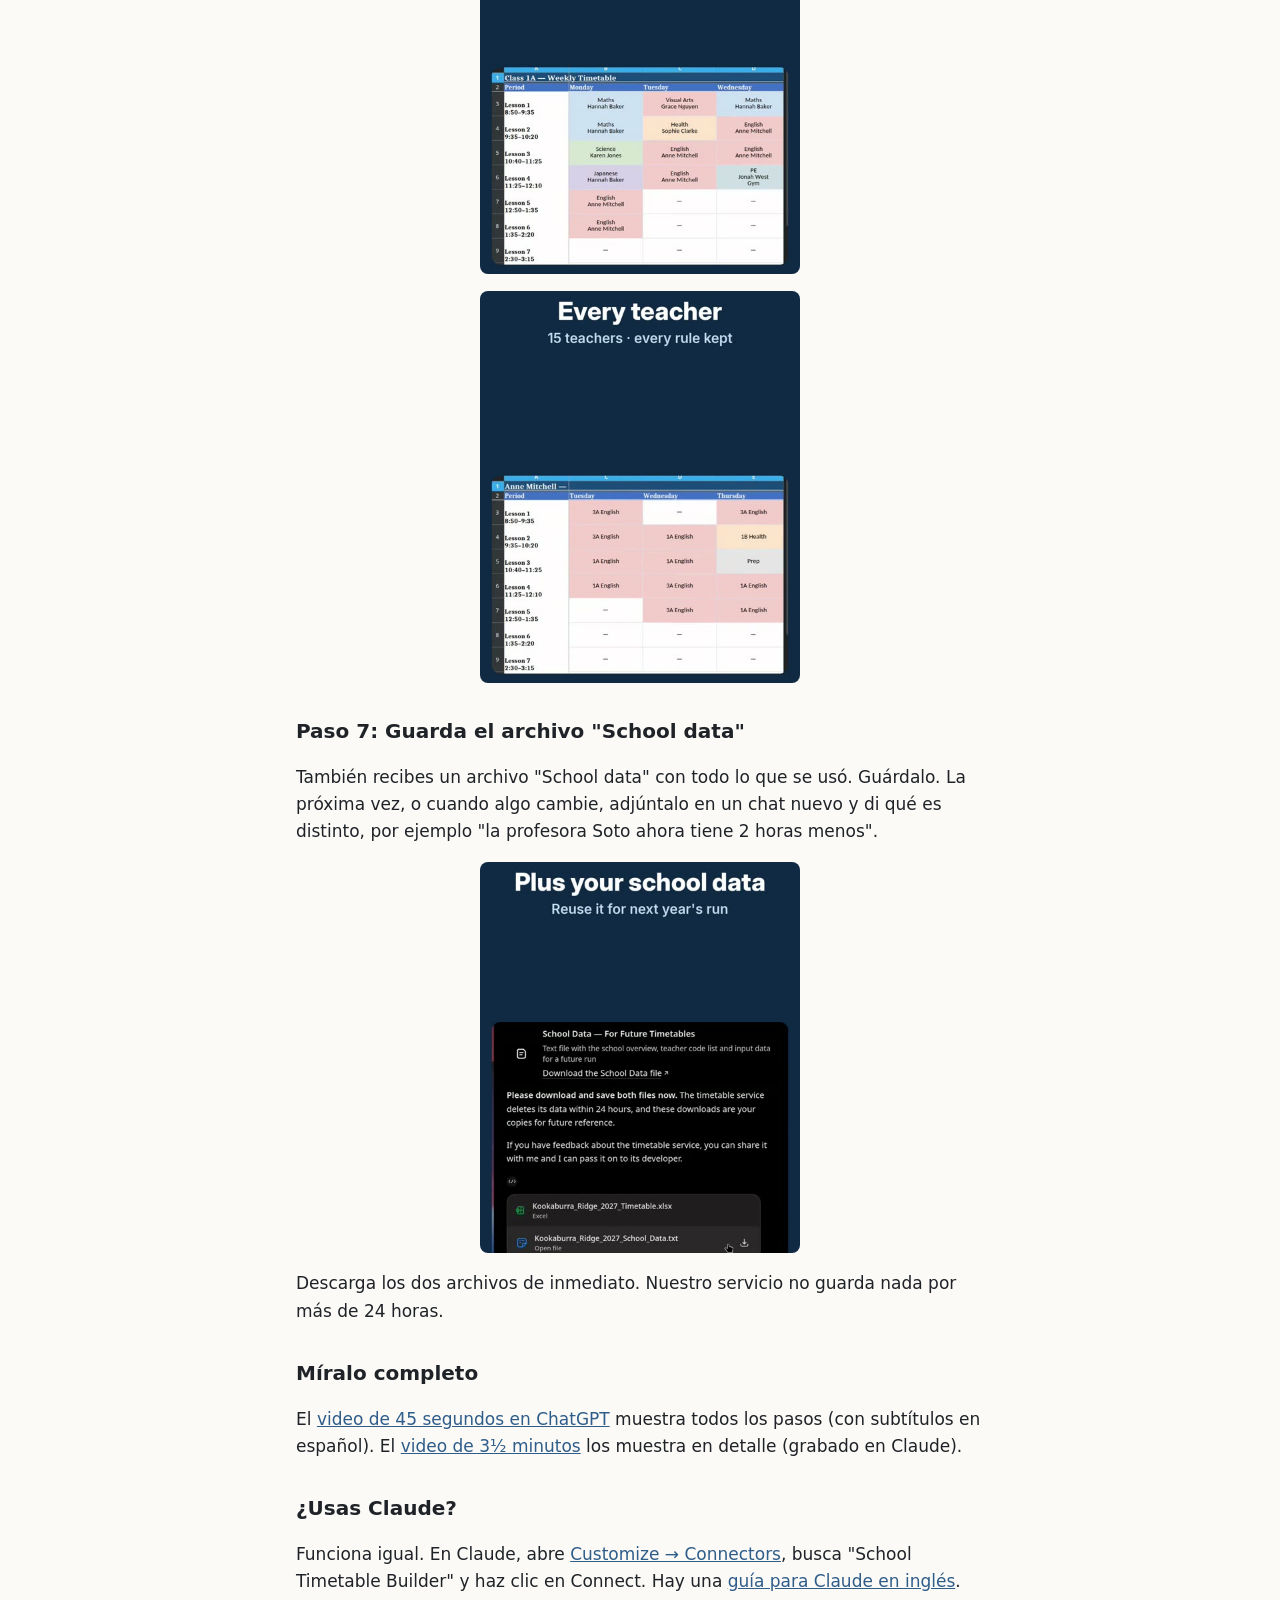
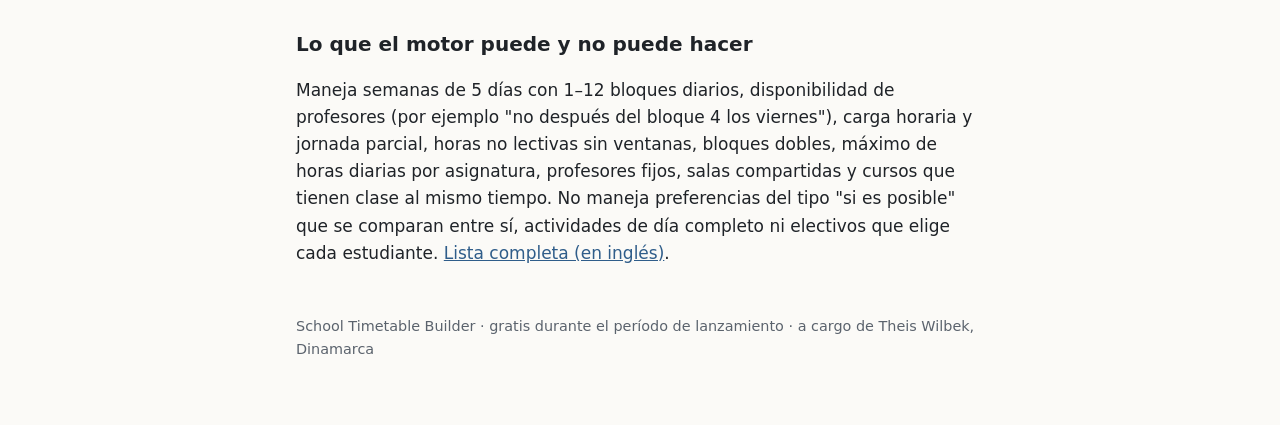
==== commit 4d7c62f4: "Vejledninger: gratis + brug en computer, send siden til dig selv" ====
--- a/como-hacer-un-horario-escolar-con-chatgpt.html
+++ b/como-hacer-un-horario-escolar-con-chatgpt.html
@@ -30,6 +30,11 @@
 electivos). Al final tendrás un horario semanal para cada curso y cada profesor, sin
 topes, en una planilla que puedes descargar. Te toma unos 15 minutos, más 5–8 minutos
 de cálculo.</p>
+
+<div class="box first">
+<p><strong>Gratis. Mejor en el computador</strong> – ahí están los archivos de tu colegio. ¿Lo estás leyendo en el celular? Envíate esta página y pruébalo cuando estés en tu escritorio.</p>
+<p><a class="button share" data-url="https://wilbek-source.github.io/timetable-builder/como-hacer-un-horario-escolar-con-chatgpt.html" href="mailto:?subject=Gu%C3%ADa%20para%20el%20horario%20escolar&amp;body=https%3A//wilbek-source.github.io/timetable-builder/como-hacer-un-horario-escolar-con-chatgpt.html">Enviarme esta página</a></p>
+</div>
 
 <h2>Por qué ChatGPT solo no basta</h2>
 <p>Si le pides a ChatGPT (o a cualquier otro chatbot) que "haga un horario escolar",
@@ -145,5 +150,14 @@
 
 <footer>School Timetable Builder · gratis durante el período de lanzamiento · a cargo de Theis Wilbek, Dinamarca</footer>
 </main>
+<script>
+document.querySelectorAll('a.share').forEach(function (a) {
+  if (!navigator.share) return;
+  a.addEventListener('click', function (e) {
+    e.preventDefault();
+    navigator.share({ title: document.title, url: a.dataset.url }).catch(function () {});
+  });
+});
+</script>
 </body>
 </html>
--- a/style.css
+++ b/style.css
@@ -20,3 +20,6 @@
 footer { margin-top:48px; color:var(--muted); font-size:0.9rem; }
 .step img { width:100%; max-width:320px; height:auto; border-radius:8px; display:block; margin:0 auto; }
 .step.wide img { max-width:100%; }
+.box.first { border-left:3px solid var(--accent); }
+.button { display:inline-block; padding:10px 16px; border-radius:8px; background:var(--accent); color:var(--bg); text-decoration:none; font-weight:600; }
+.button:hover { opacity:.9; }
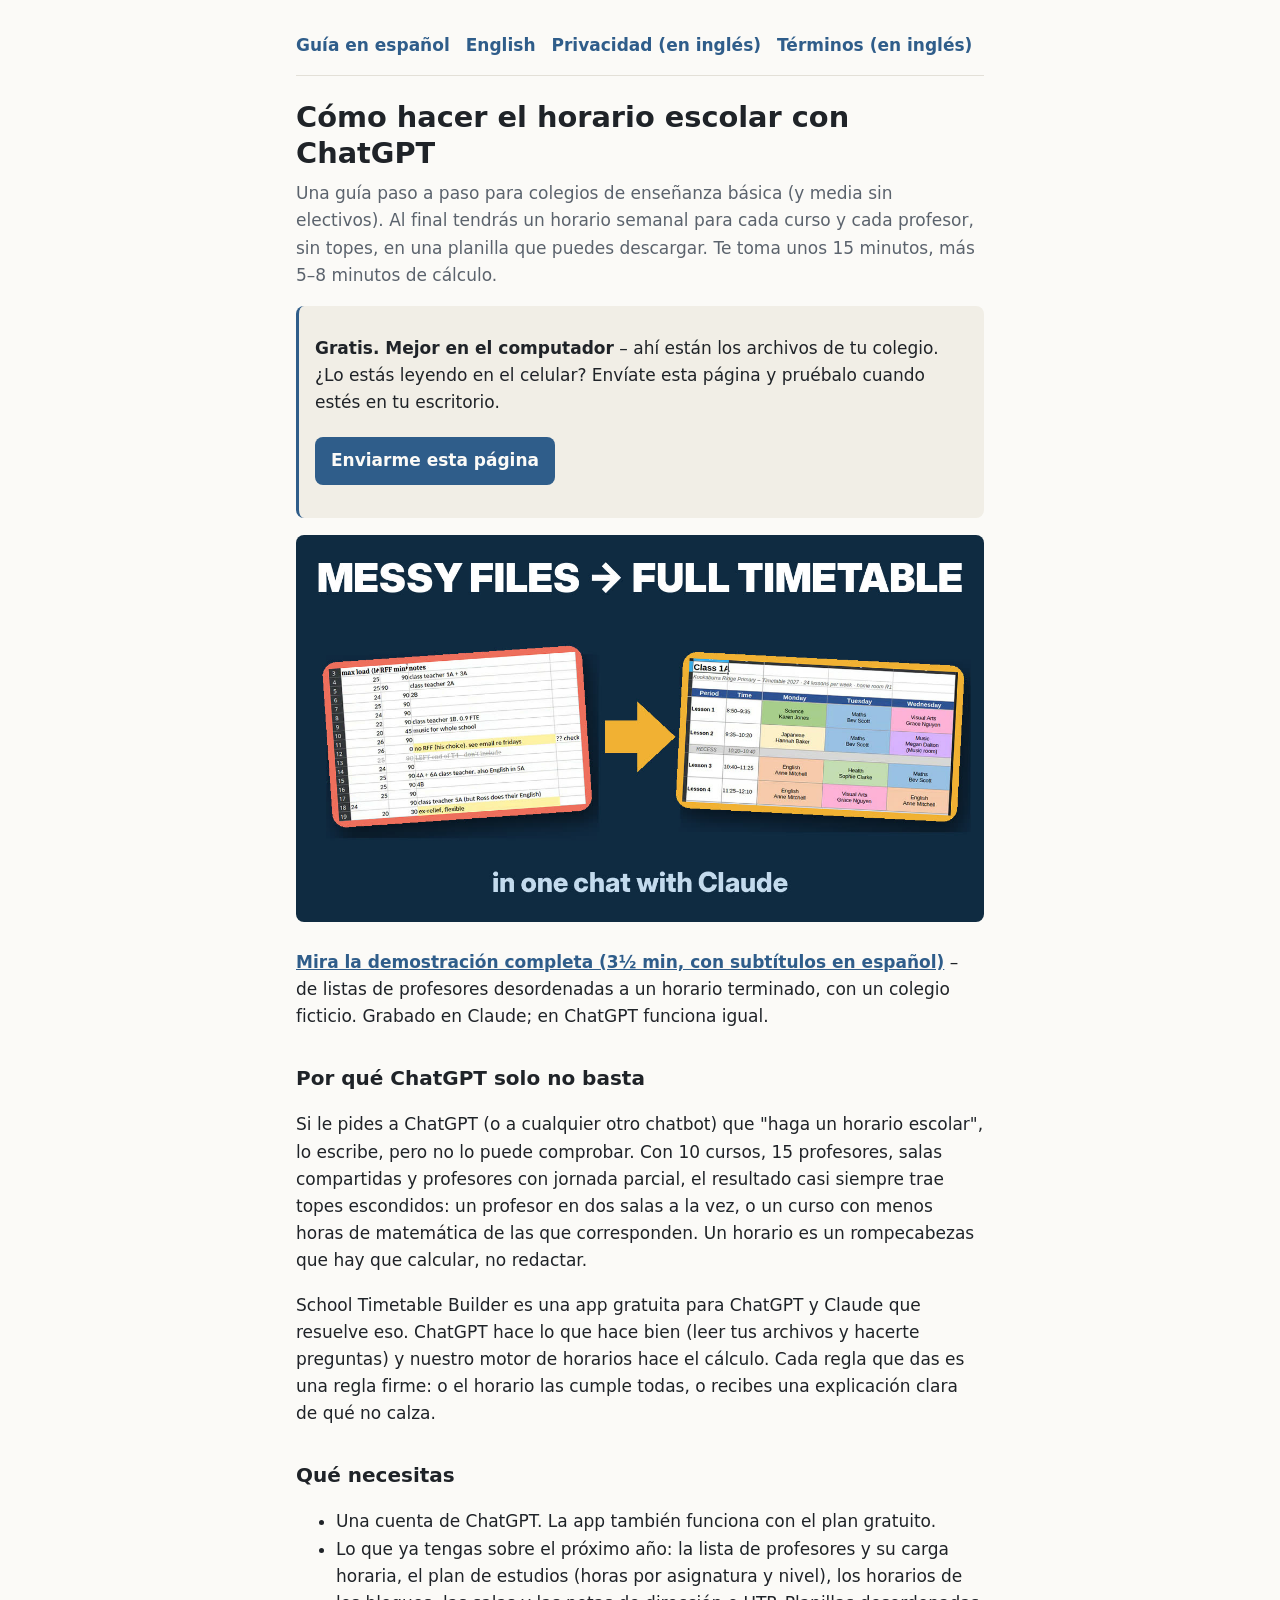
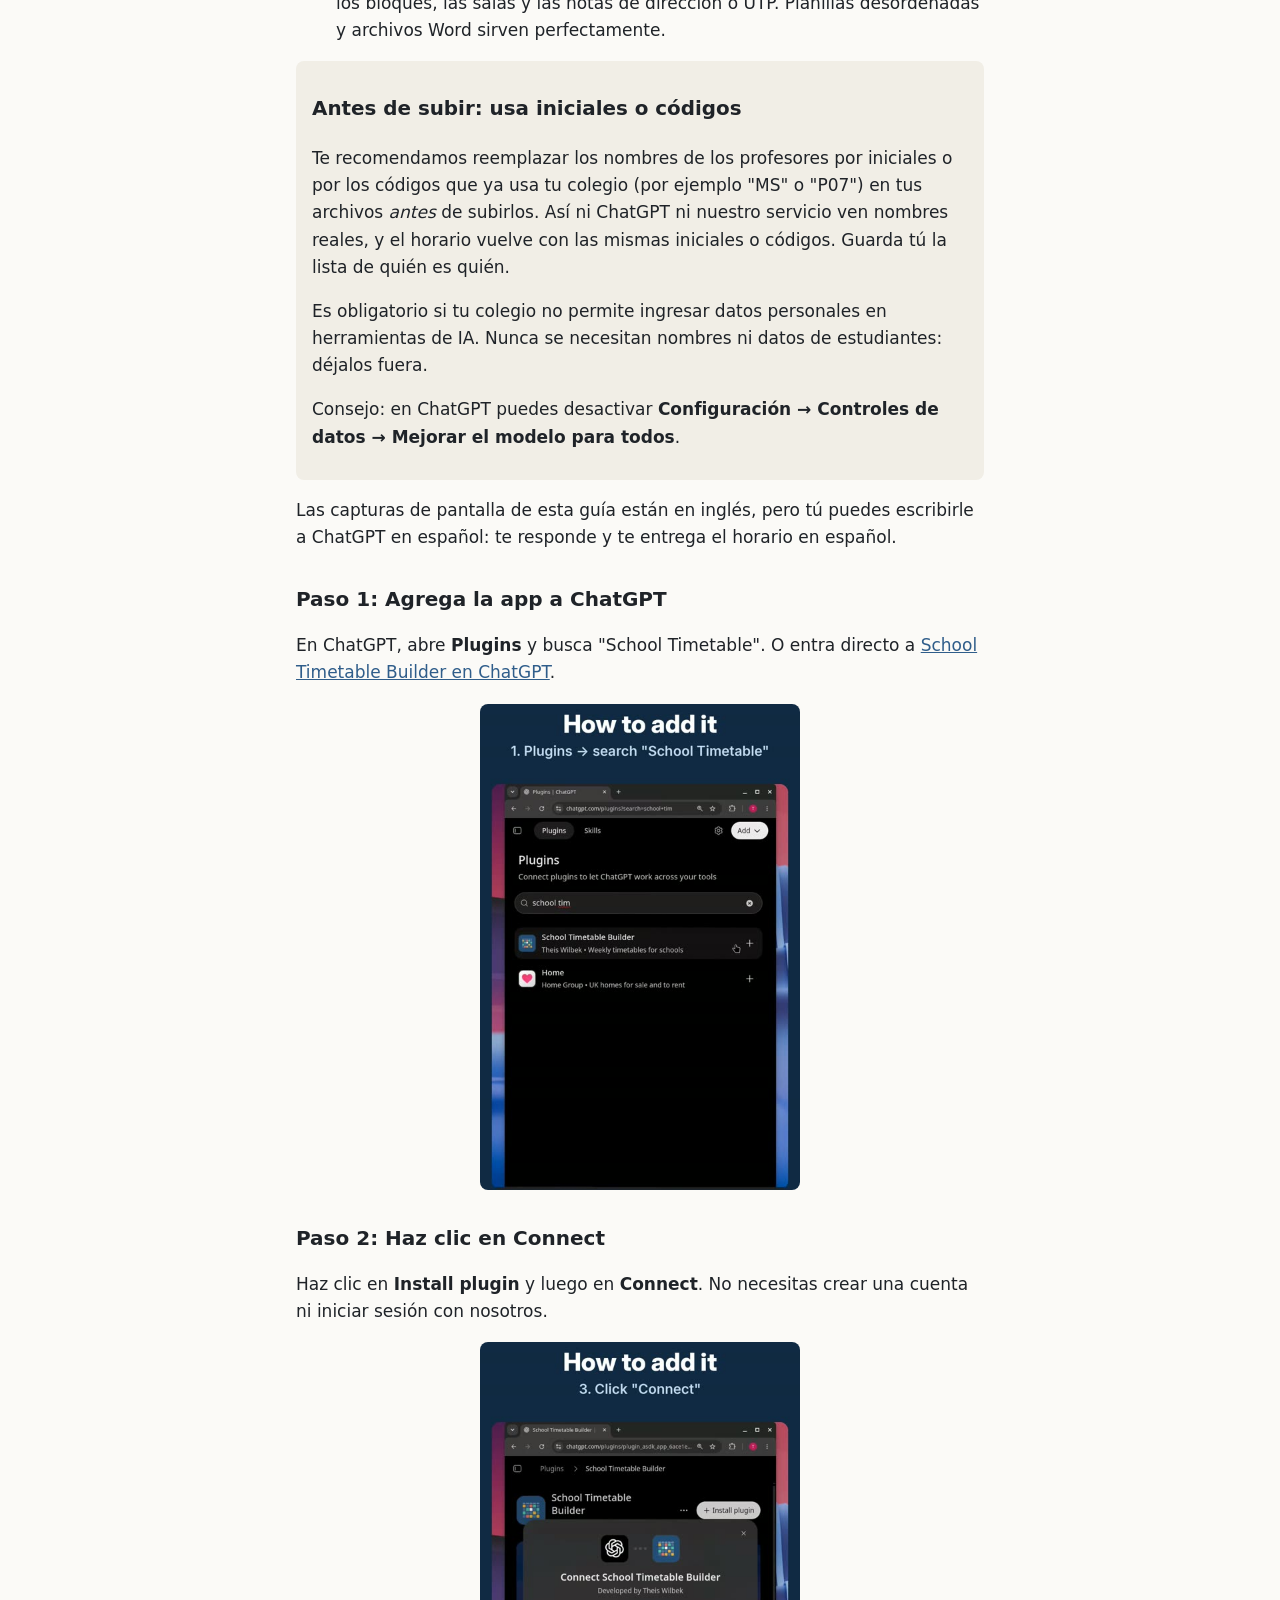
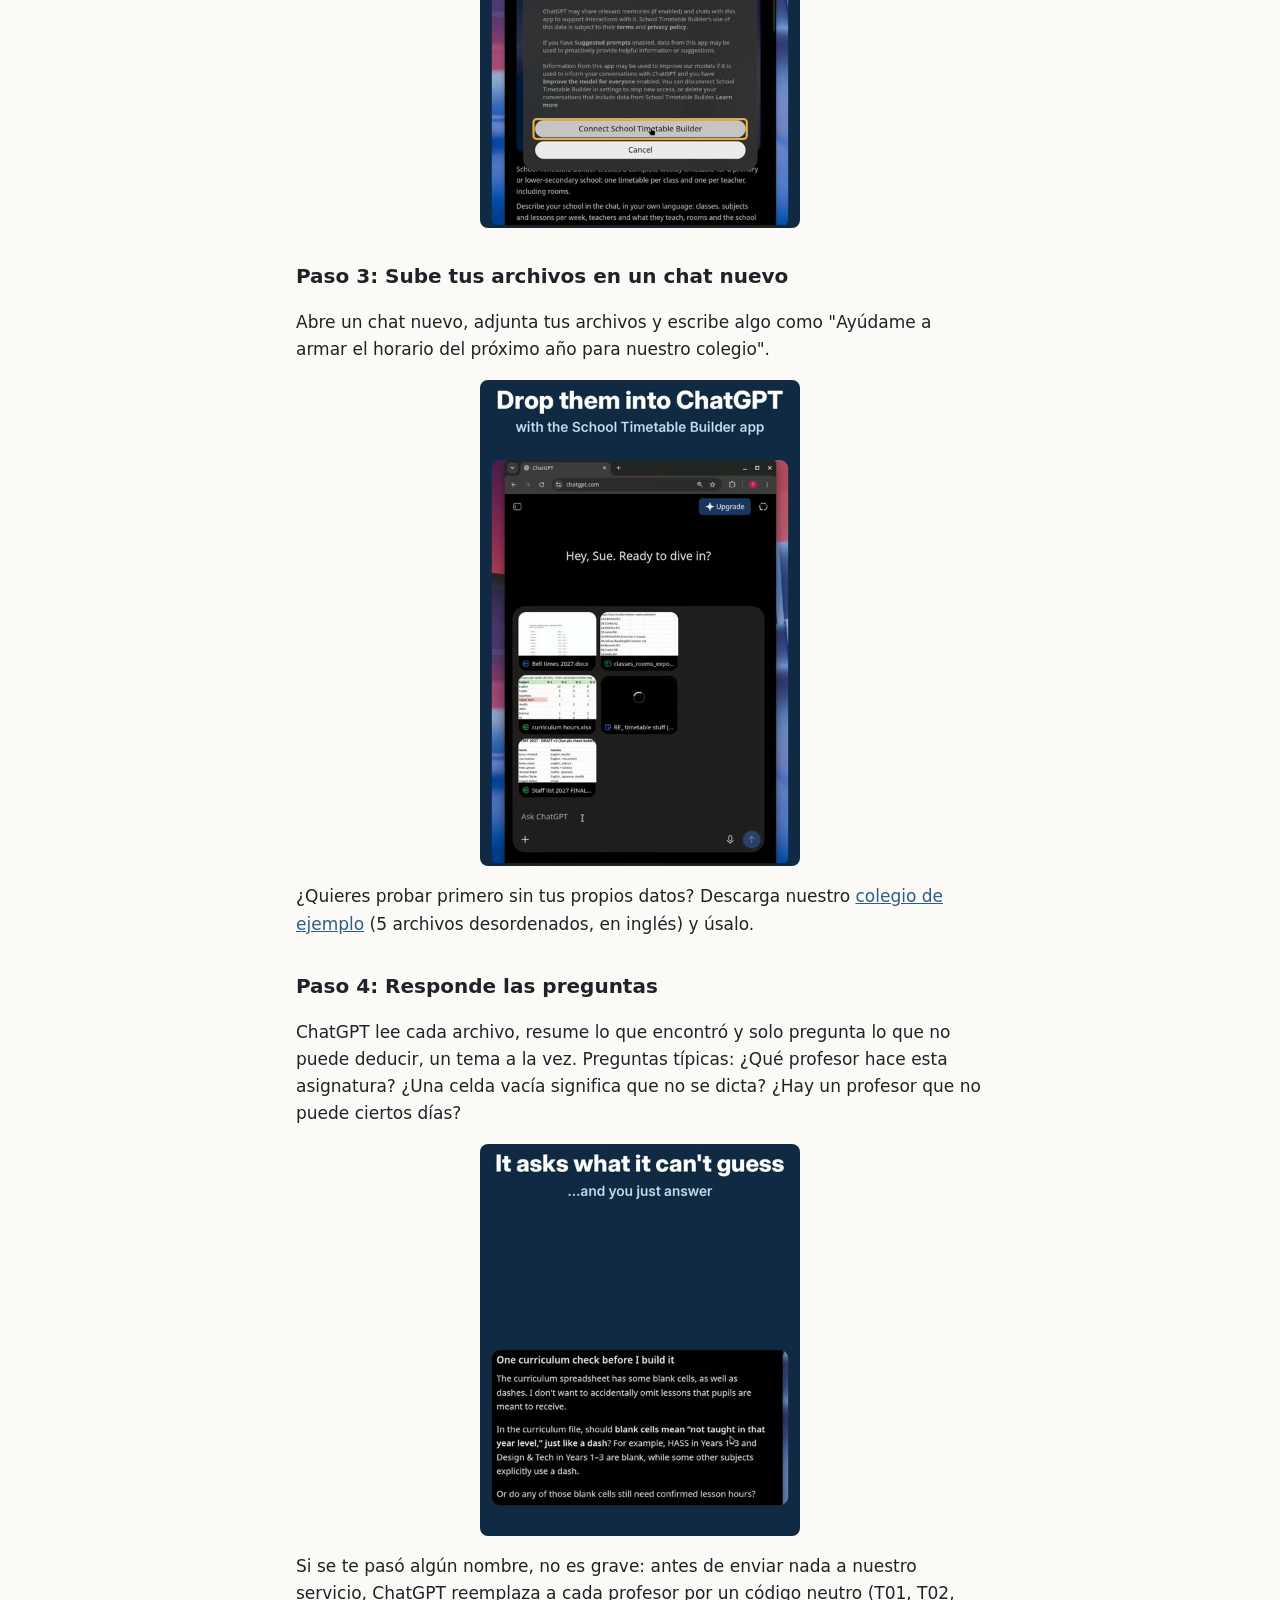
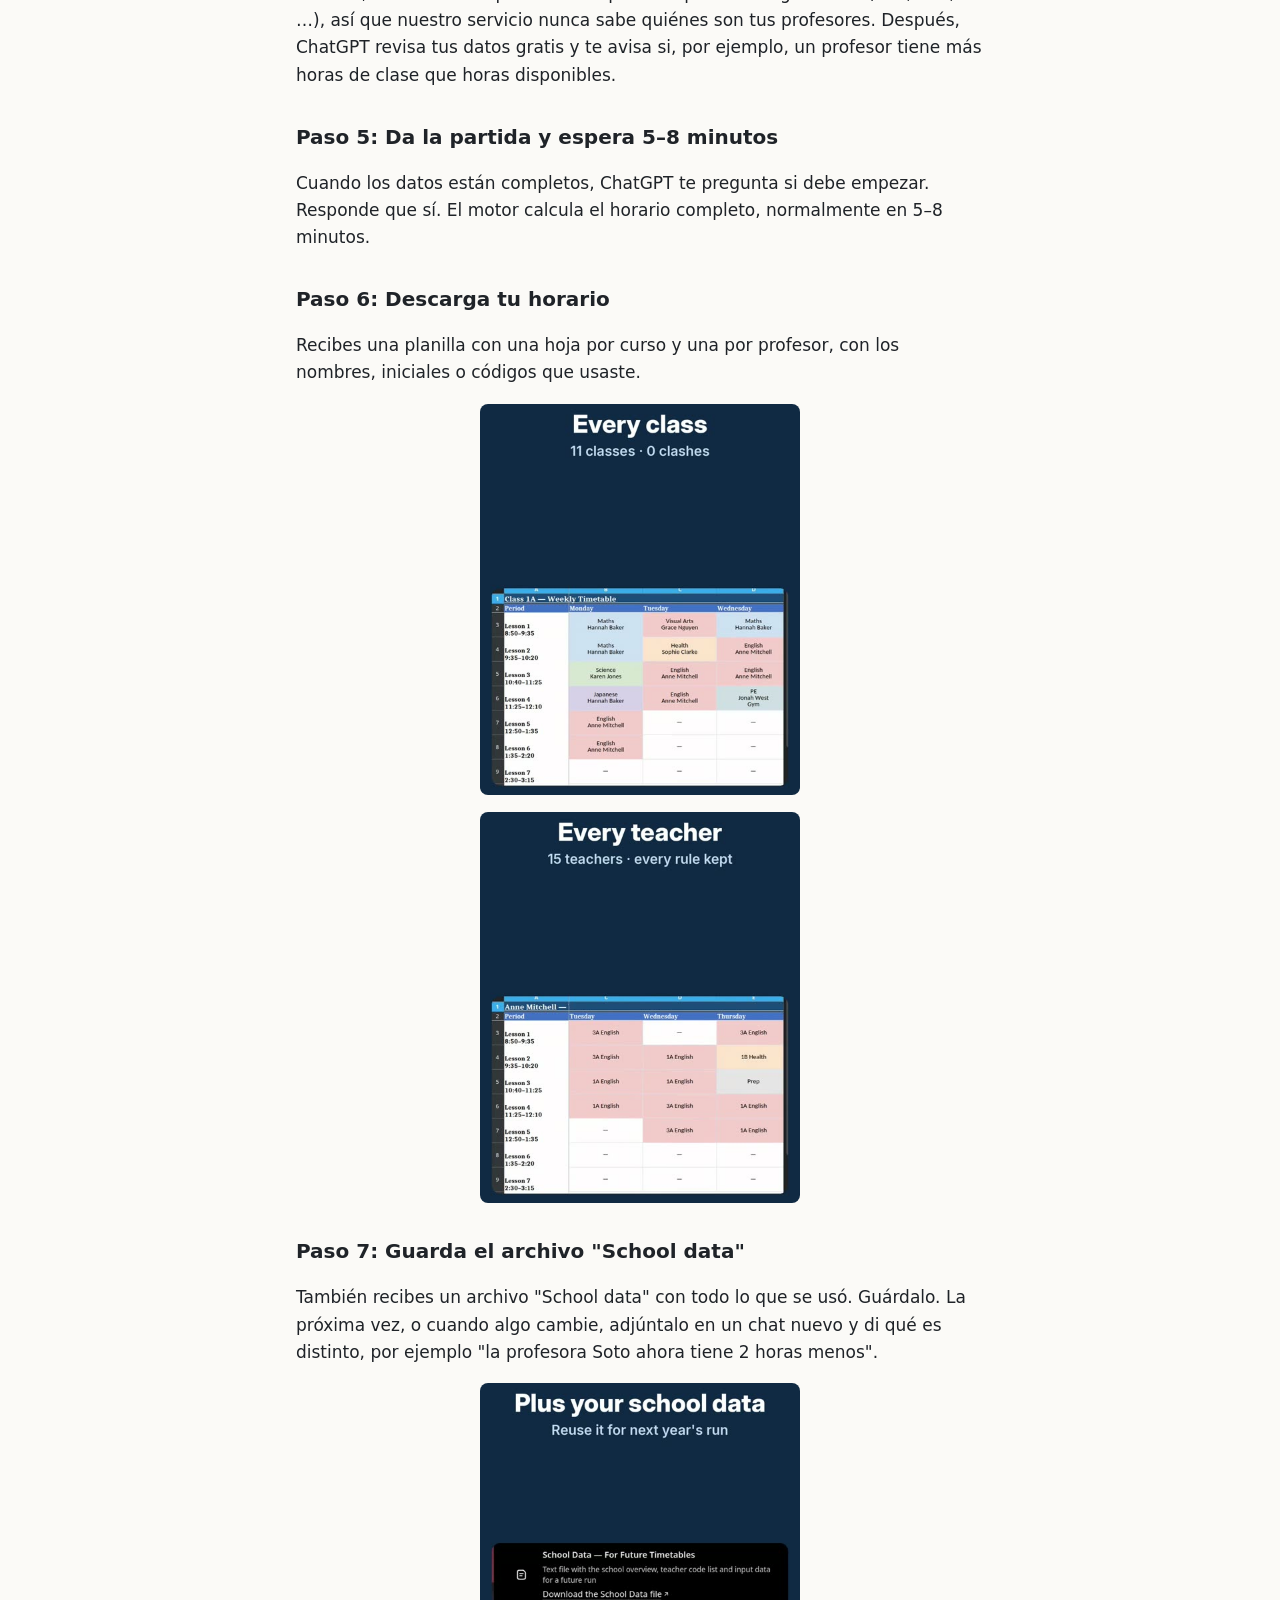
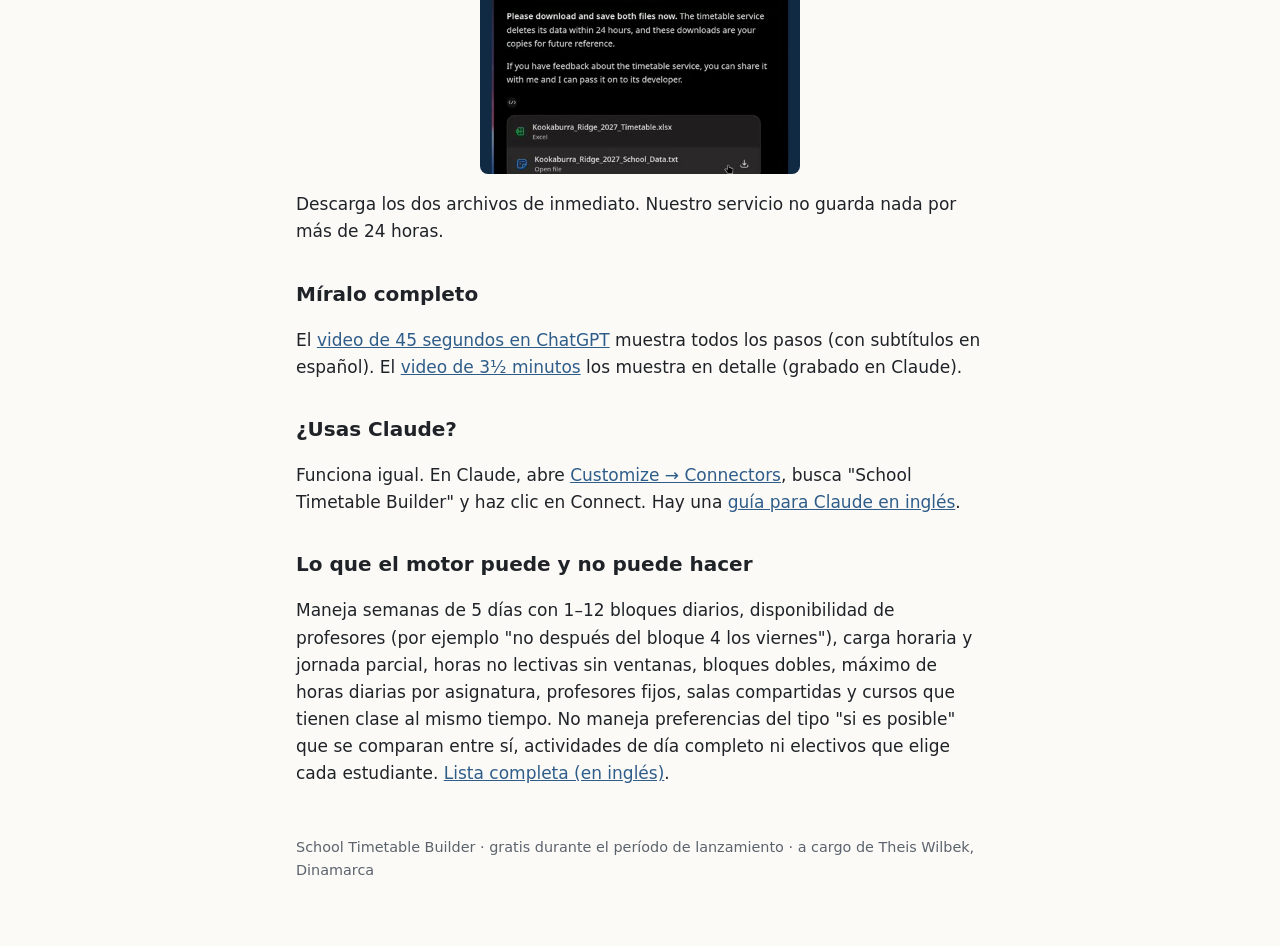
==== commit 2310aba8: "Videoboks med lang demo i vejledningerne" ====
--- a/como-hacer-un-horario-escolar-con-chatgpt.html
+++ b/como-hacer-un-horario-escolar-con-chatgpt.html
@@ -35,6 +35,11 @@
 <p><strong>Gratis. Mejor en el computador</strong> – ahí están los archivos de tu colegio. ¿Lo estás leyendo en el celular? Envíate esta página y pruébalo cuando estés en tu escritorio.</p>
 <p><a class="button share" data-url="https://wilbek-source.github.io/timetable-builder/como-hacer-un-horario-escolar-con-chatgpt.html" href="mailto:?subject=Gu%C3%ADa%20para%20el%20horario%20escolar&amp;body=https%3A//wilbek-source.github.io/timetable-builder/como-hacer-un-horario-escolar-con-chatgpt.html">Enviarme esta página</a></p>
 </div>
+
+<p class="video"><a href="https://youtu.be/QCTekFEjFBQ?cc_lang_pref=es&amp;cc_load_policy=1"><img src="demo.jpg"
+width="1280" height="720" alt="Video: un horario escolar completo a partir de planillas desordenadas, paso a paso"></a><br>
+<strong><a href="https://youtu.be/QCTekFEjFBQ?cc_lang_pref=es&amp;cc_load_policy=1">Mira la demostración completa (3½ min, con subtítulos en español)</a></strong> – de
+listas de profesores desordenadas a un horario terminado, con un colegio ficticio. Grabado en Claude; en ChatGPT funciona igual.</p>
 
 <h2>Por qué ChatGPT solo no basta</h2>
 <p>Si le pides a ChatGPT (o a cualquier otro chatbot) que "haga un horario escolar",
@@ -130,7 +135,7 @@
 <h2>Míralo completo</h2>
 <p>El <a href="https://youtube.com/shorts/SOAwNf_KD2U">video de 45 segundos en ChatGPT</a>
 muestra todos los pasos (con subtítulos en español). El
-<a href="https://youtu.be/QCTekFEjFBQ">video de 3½ minutos</a> los muestra en detalle
+<a href="https://youtu.be/QCTekFEjFBQ?cc_lang_pref=es&amp;cc_load_policy=1">video de 3½ minutos</a> los muestra en detalle
 (grabado en Claude).</p>
 
 <h2>¿Usas Claude?</h2>
--- a/style.css
+++ b/style.css
@@ -23,3 +23,4 @@
 .box.first { border-left:3px solid var(--accent); }
 .button { display:inline-block; padding:10px 16px; border-radius:8px; background:var(--accent); color:var(--bg); text-decoration:none; font-weight:600; }
 .button:hover { opacity:.9; }
+.box .button { margin:4px 8px 4px 0; }
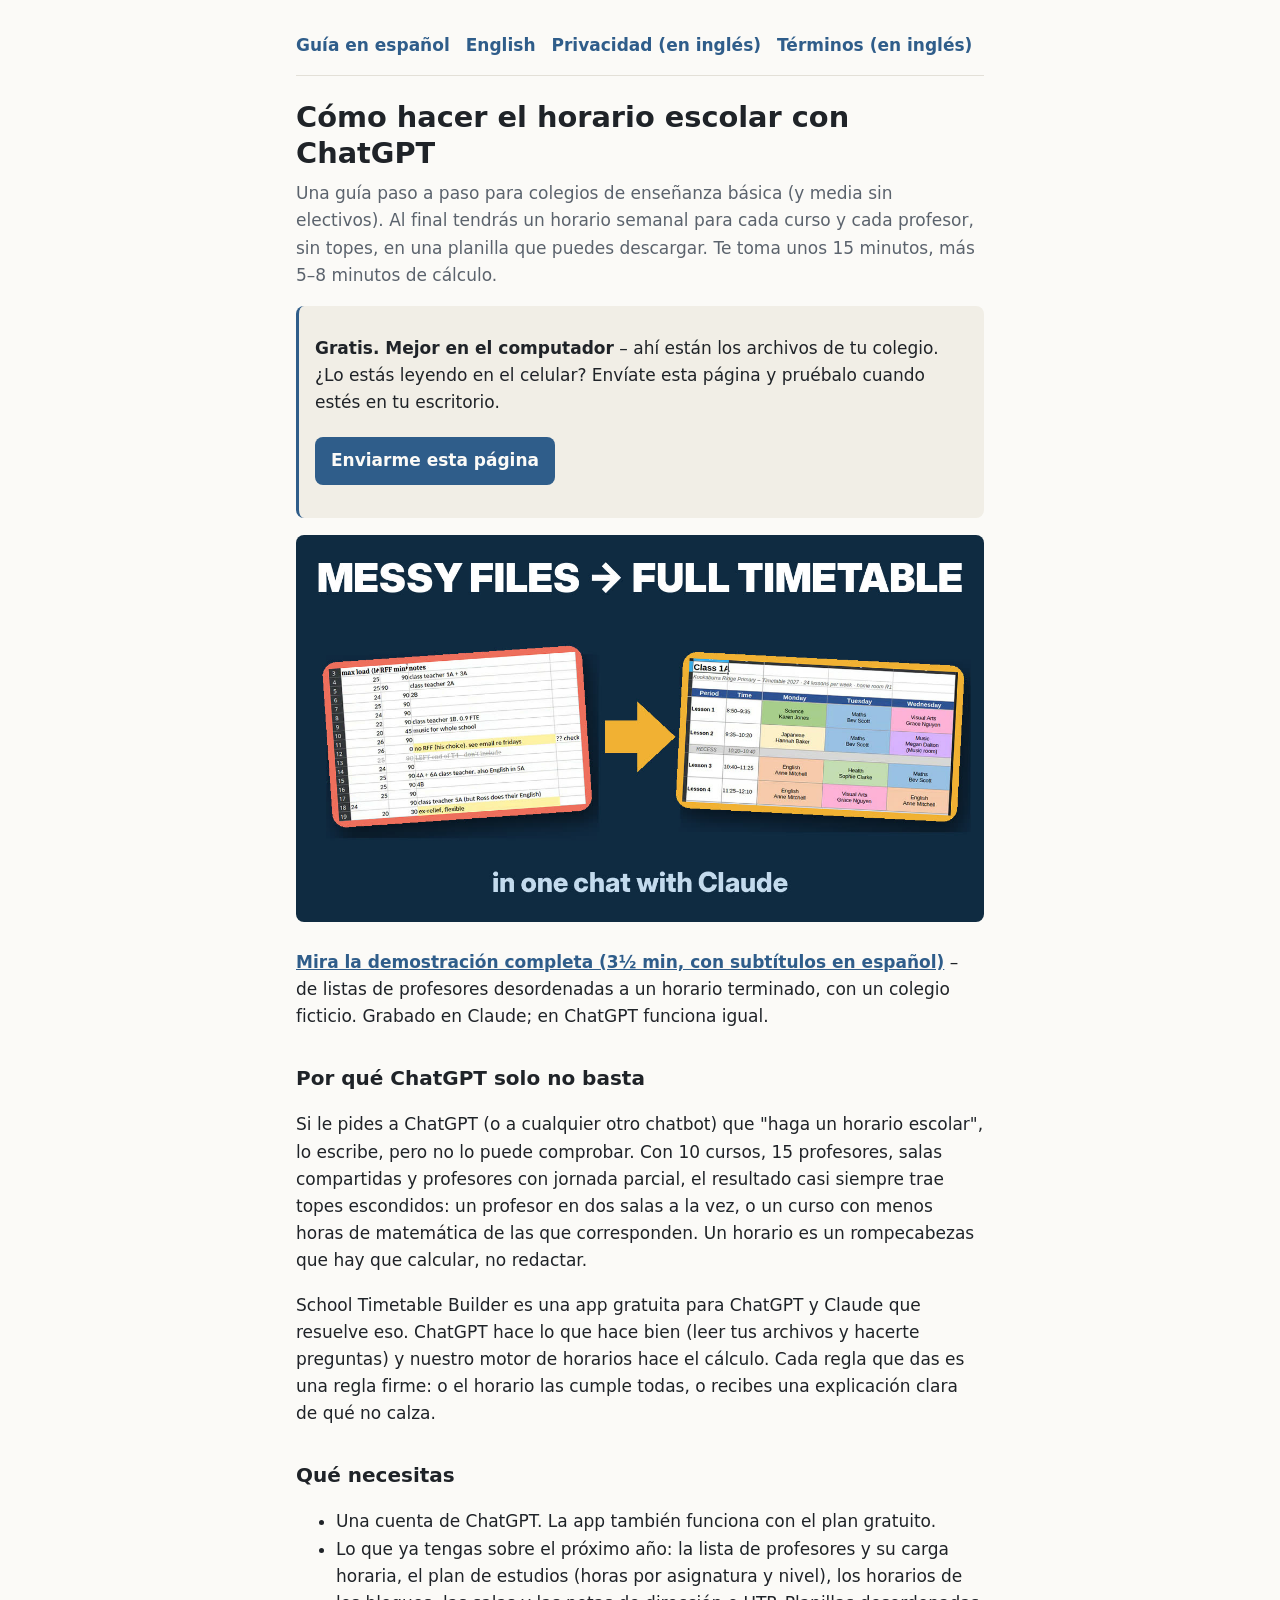
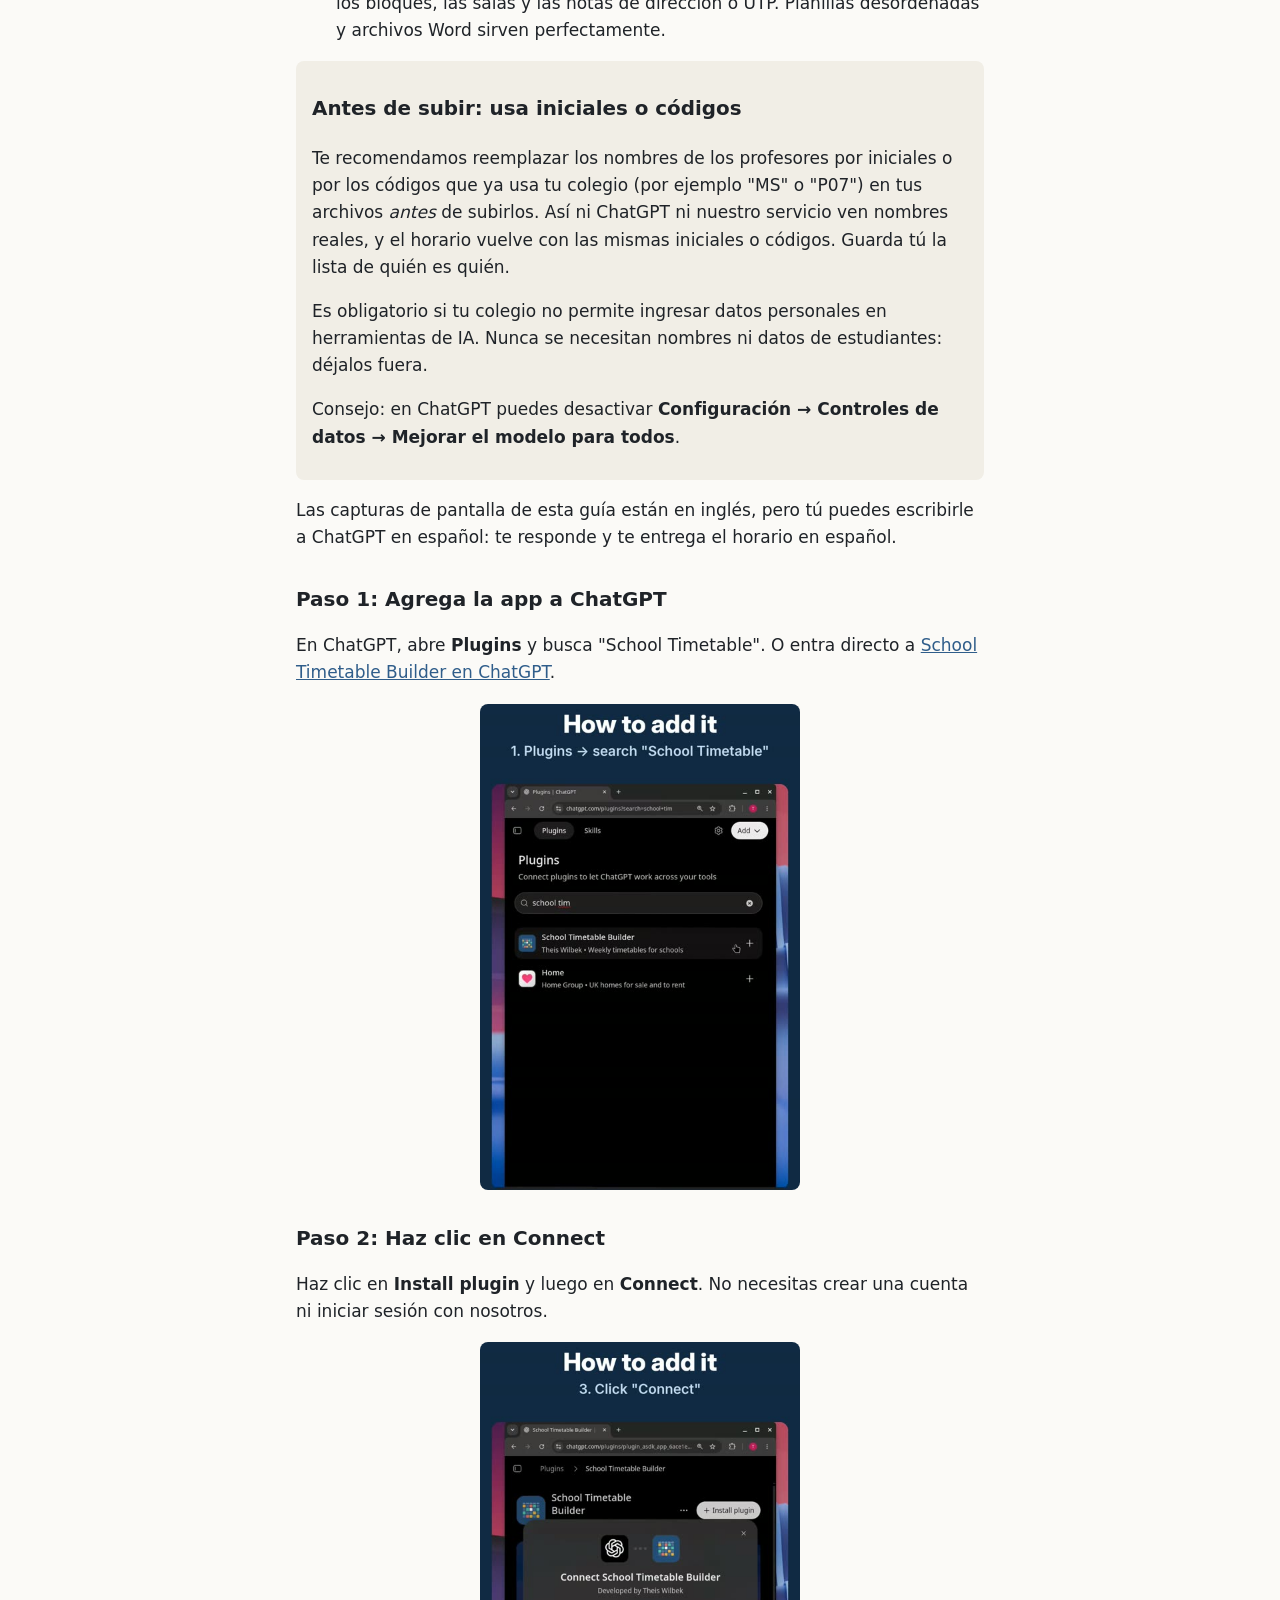
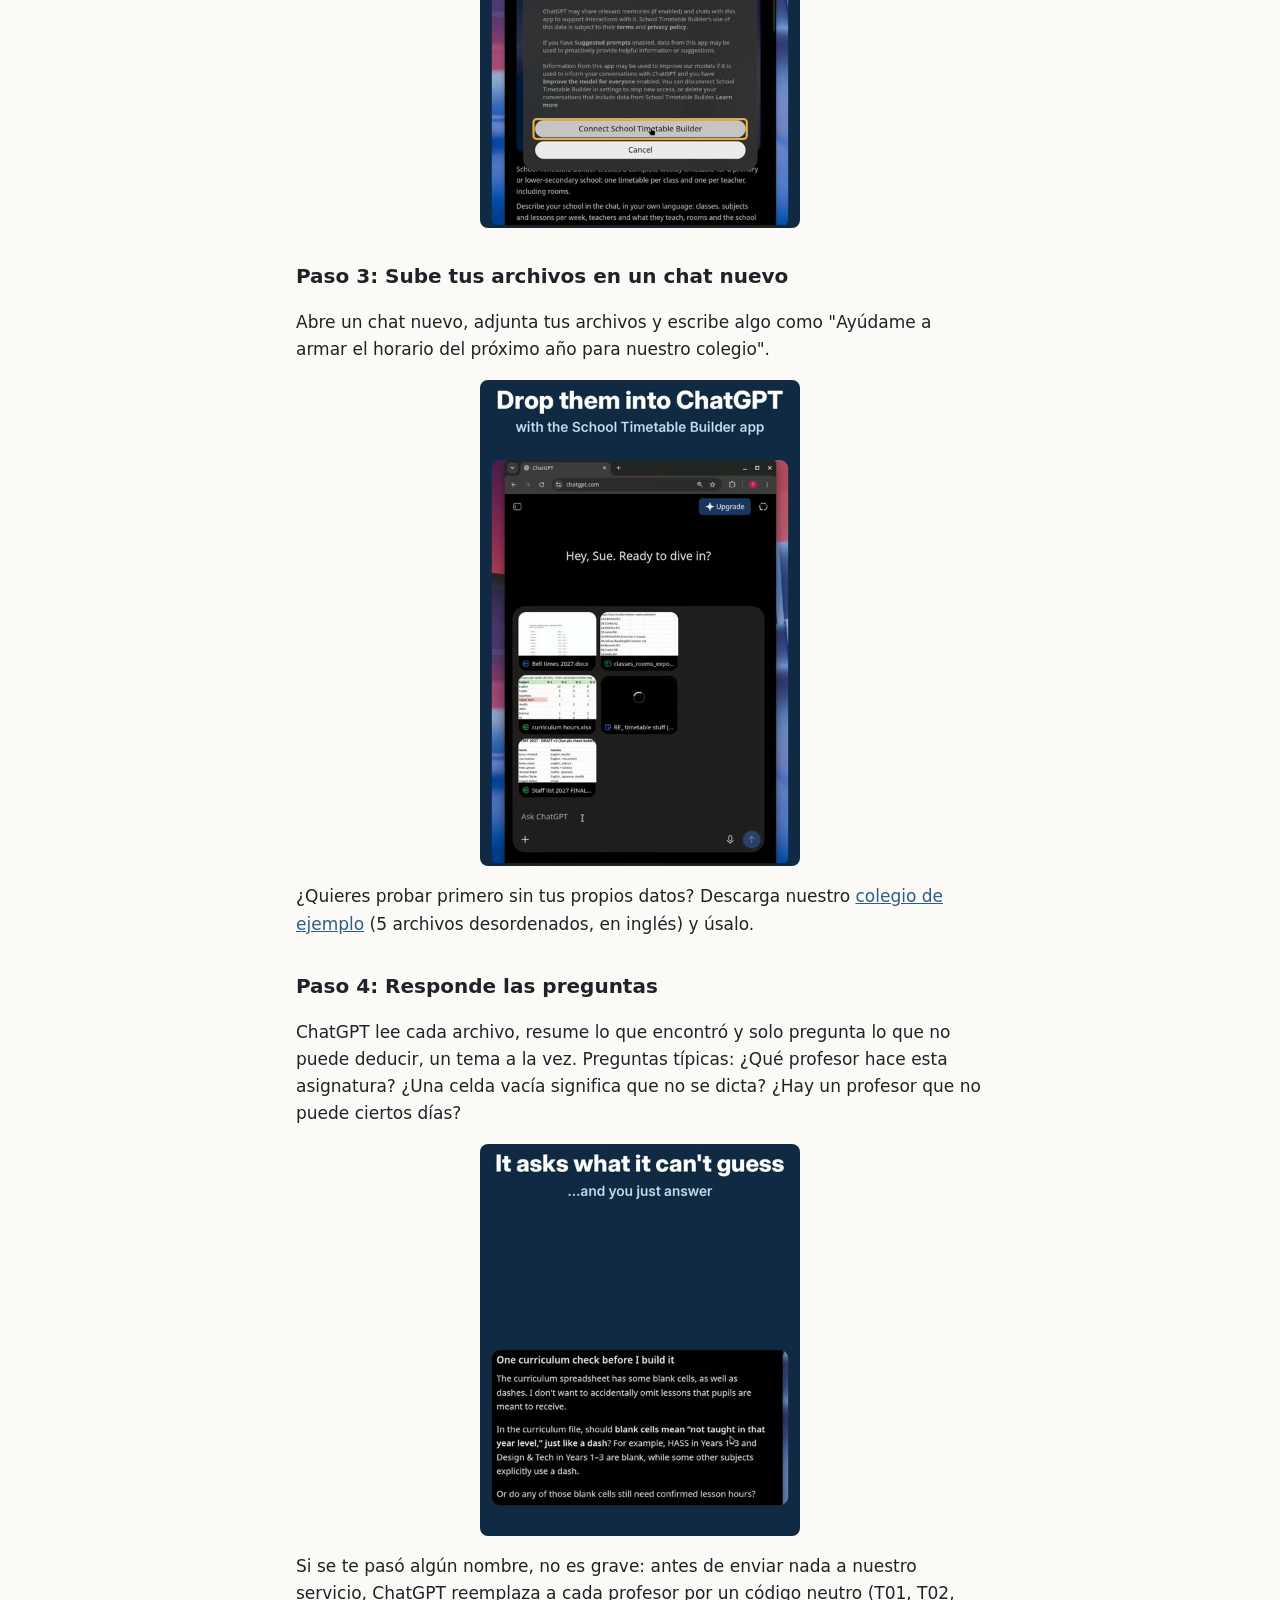
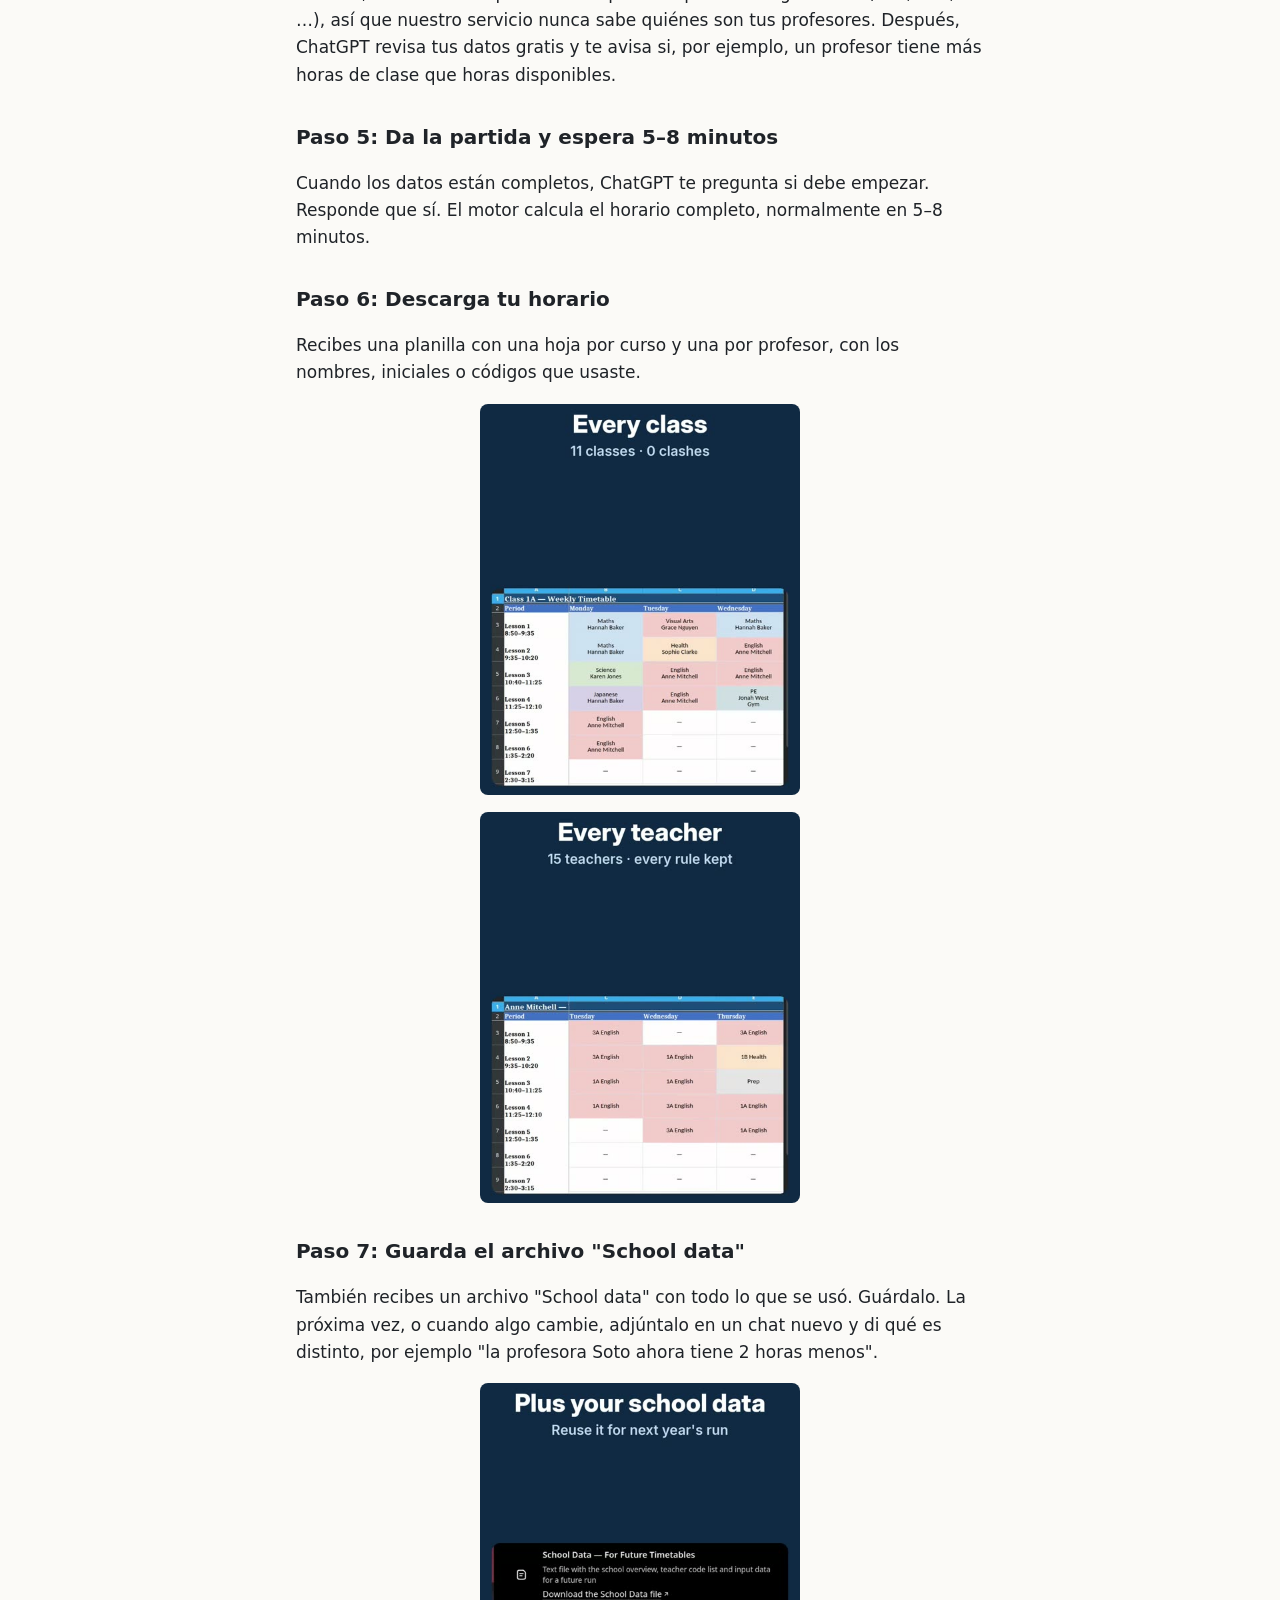
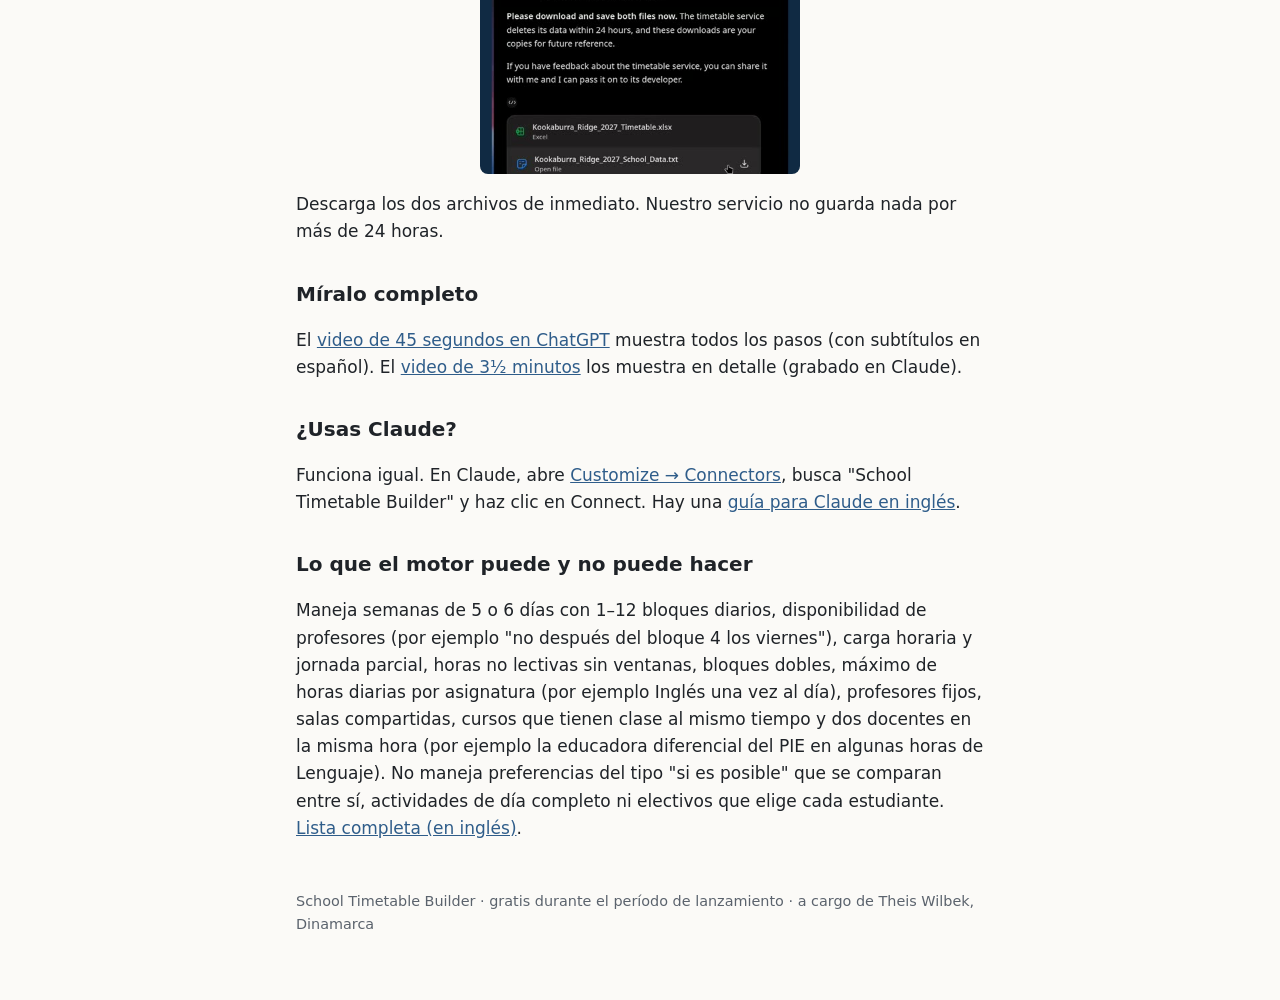
==== commit 75717fff: "Evner: 5 eller 6 dage, loft pr. fag pr. dag, hold i klassen" ====
--- a/como-hacer-un-horario-escolar-con-chatgpt.html
+++ b/como-hacer-un-horario-escolar-con-chatgpt.html
@@ -145,11 +145,12 @@
 <a href="how-to-make-a-school-timetable-with-claude.html">guía para Claude en inglés</a>.</p>
 
 <h2>Lo que el motor puede y no puede hacer</h2>
-<p>Maneja semanas de 5 días con 1–12 bloques diarios, disponibilidad de profesores
+<p>Maneja semanas de 5 o 6 días con 1–12 bloques diarios, disponibilidad de profesores
 (por ejemplo "no después del bloque 4 los viernes"), carga horaria y jornada parcial,
 horas no lectivas sin ventanas, bloques dobles, máximo de horas diarias por
-asignatura, profesores fijos, salas compartidas y cursos que tienen clase al mismo
-tiempo. No maneja preferencias del tipo "si es posible" que se comparan entre sí,
+asignatura (por ejemplo Inglés una vez al día), profesores fijos, salas compartidas,
+cursos que tienen clase al mismo tiempo y dos docentes en la misma hora (por ejemplo
+la educadora diferencial del PIE en algunas horas de Lenguaje). No maneja preferencias del tipo "si es posible" que se comparan entre sí,
 actividades de día completo ni electivos que elige cada estudiante.
 <a href="index.html">Lista completa (en inglés)</a>.</p>
 
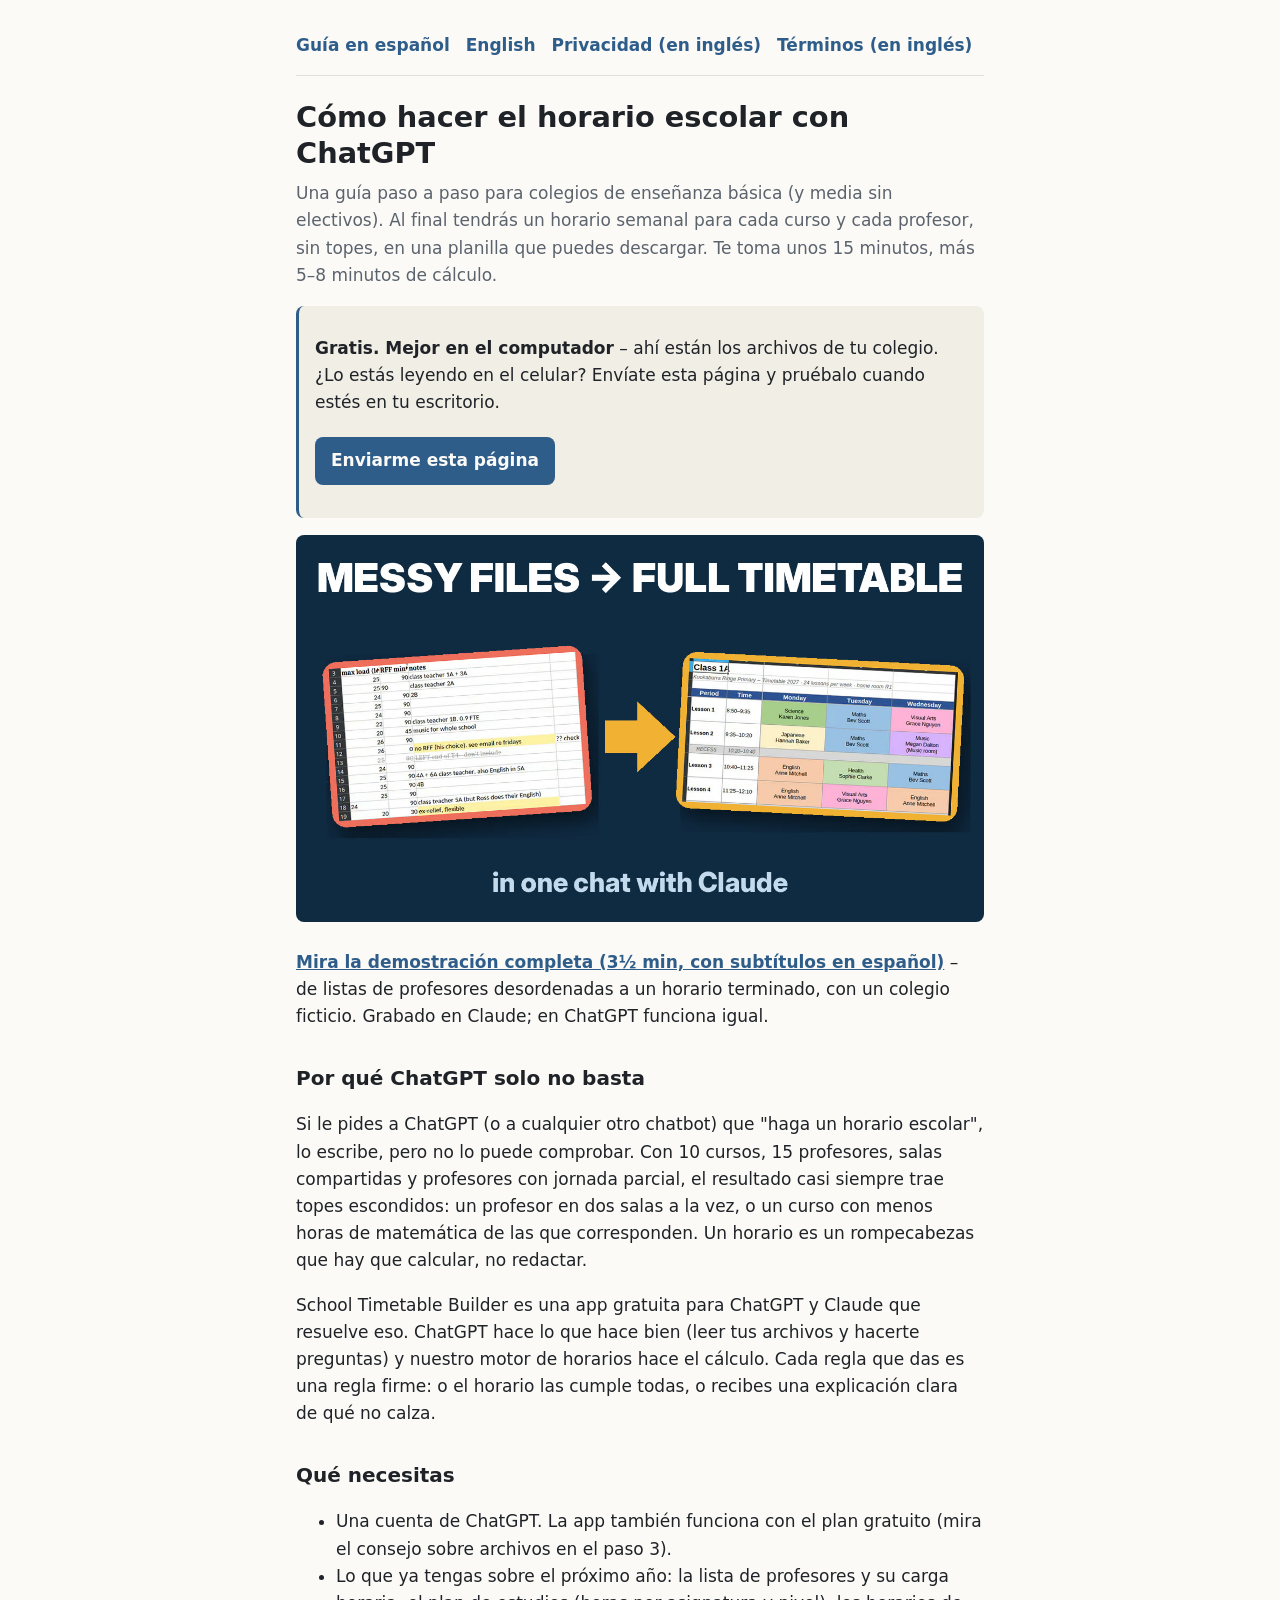
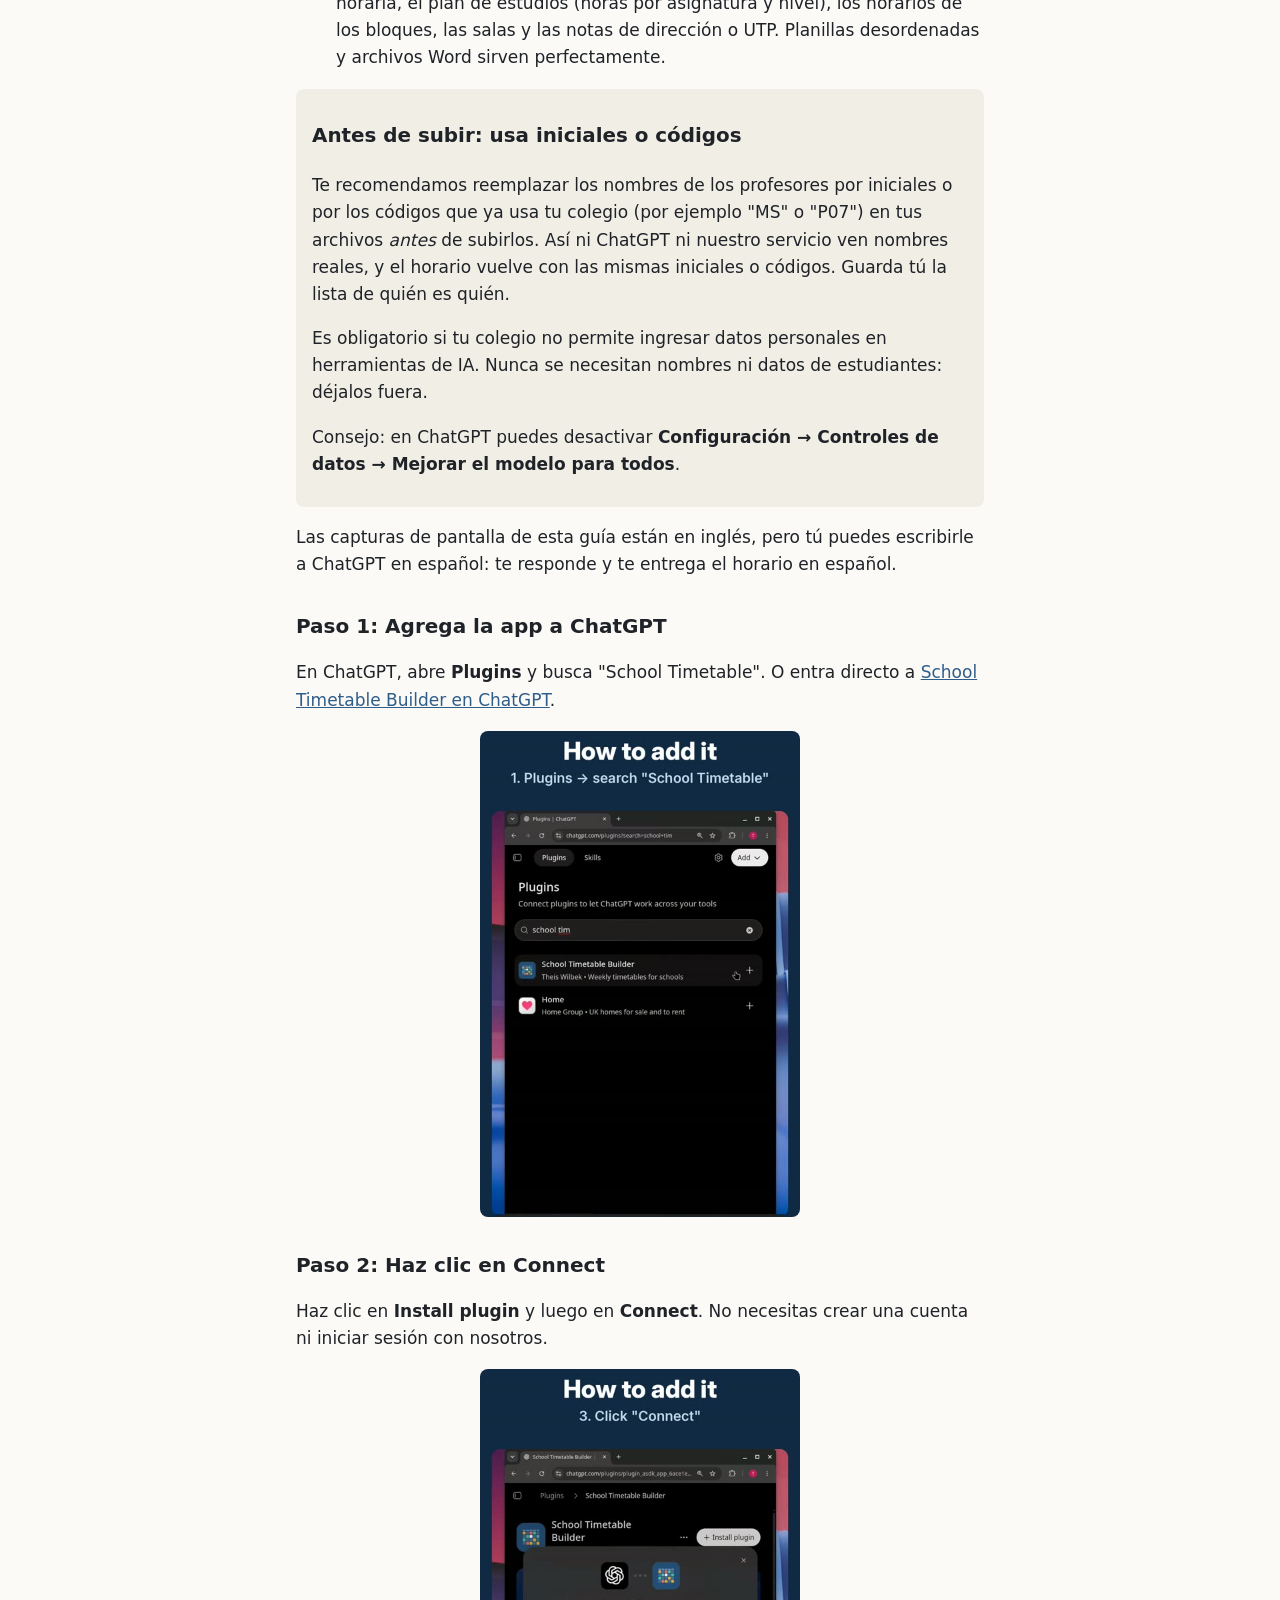
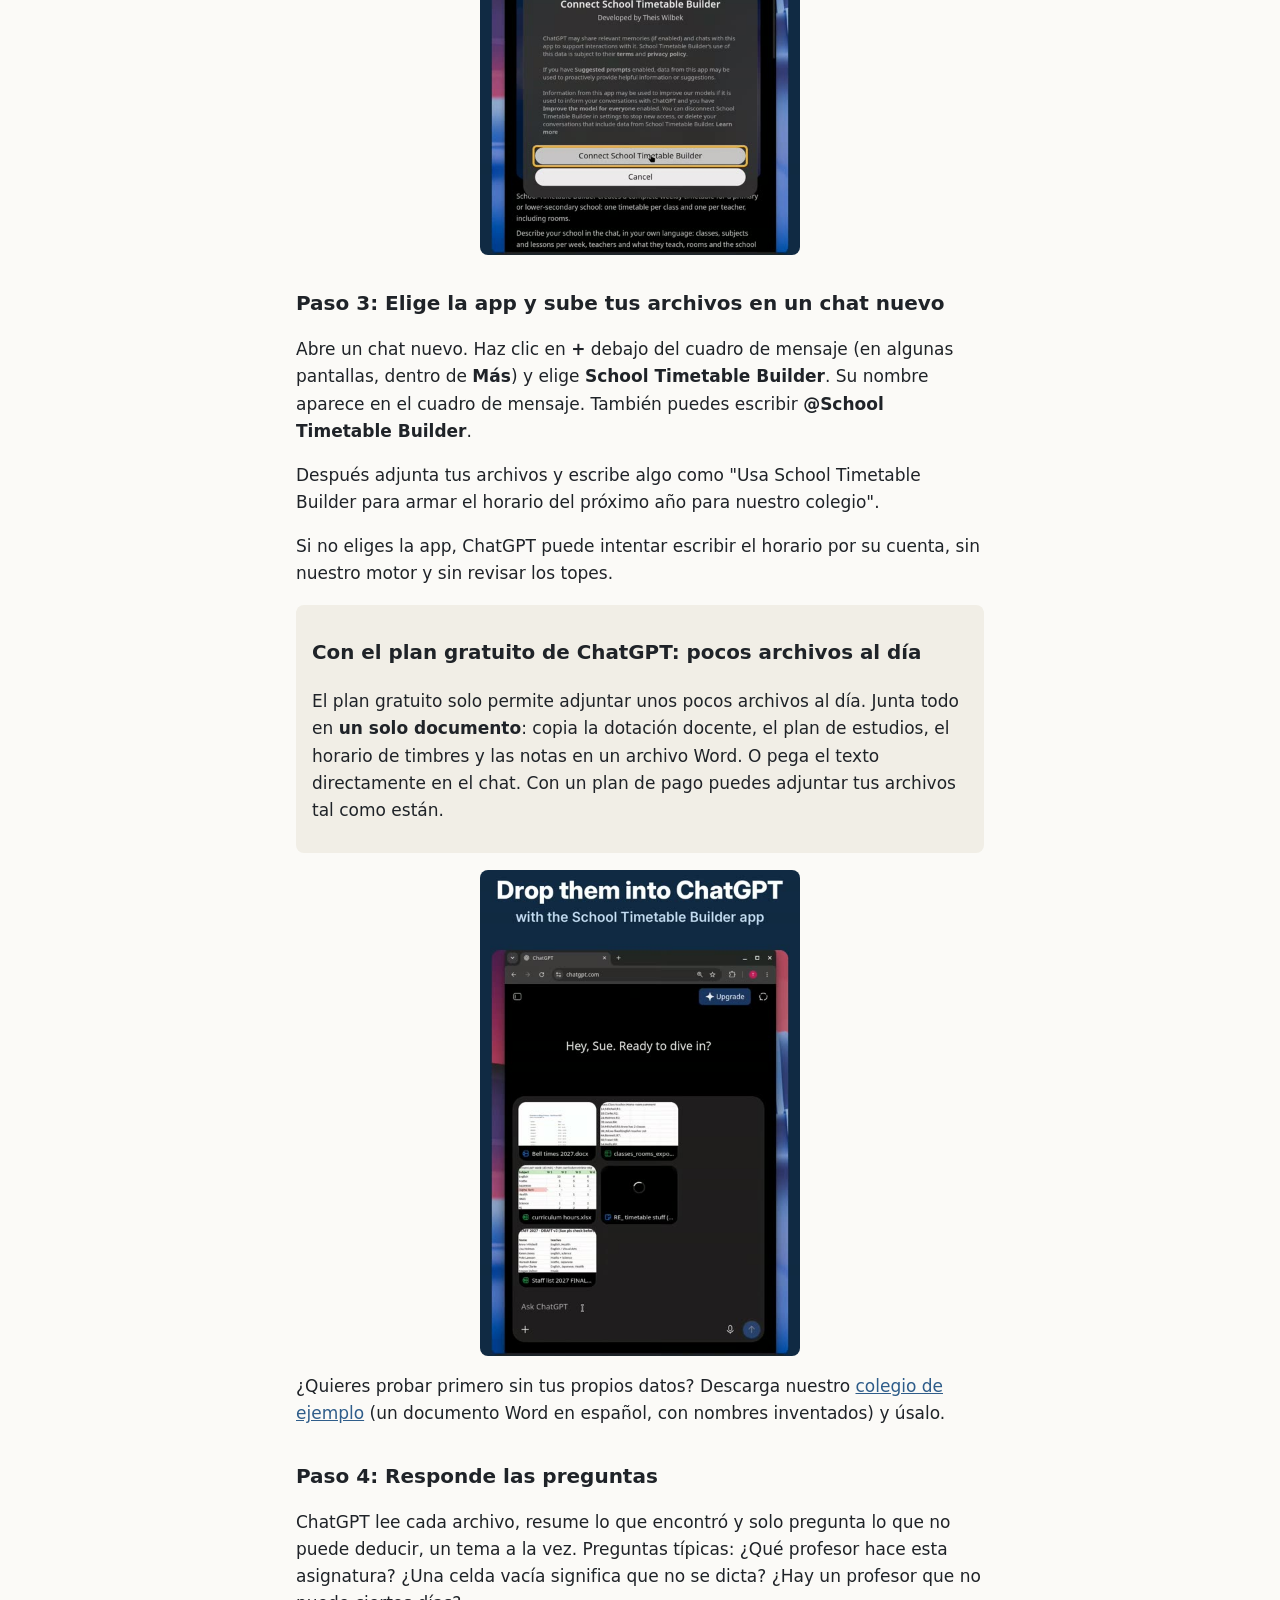
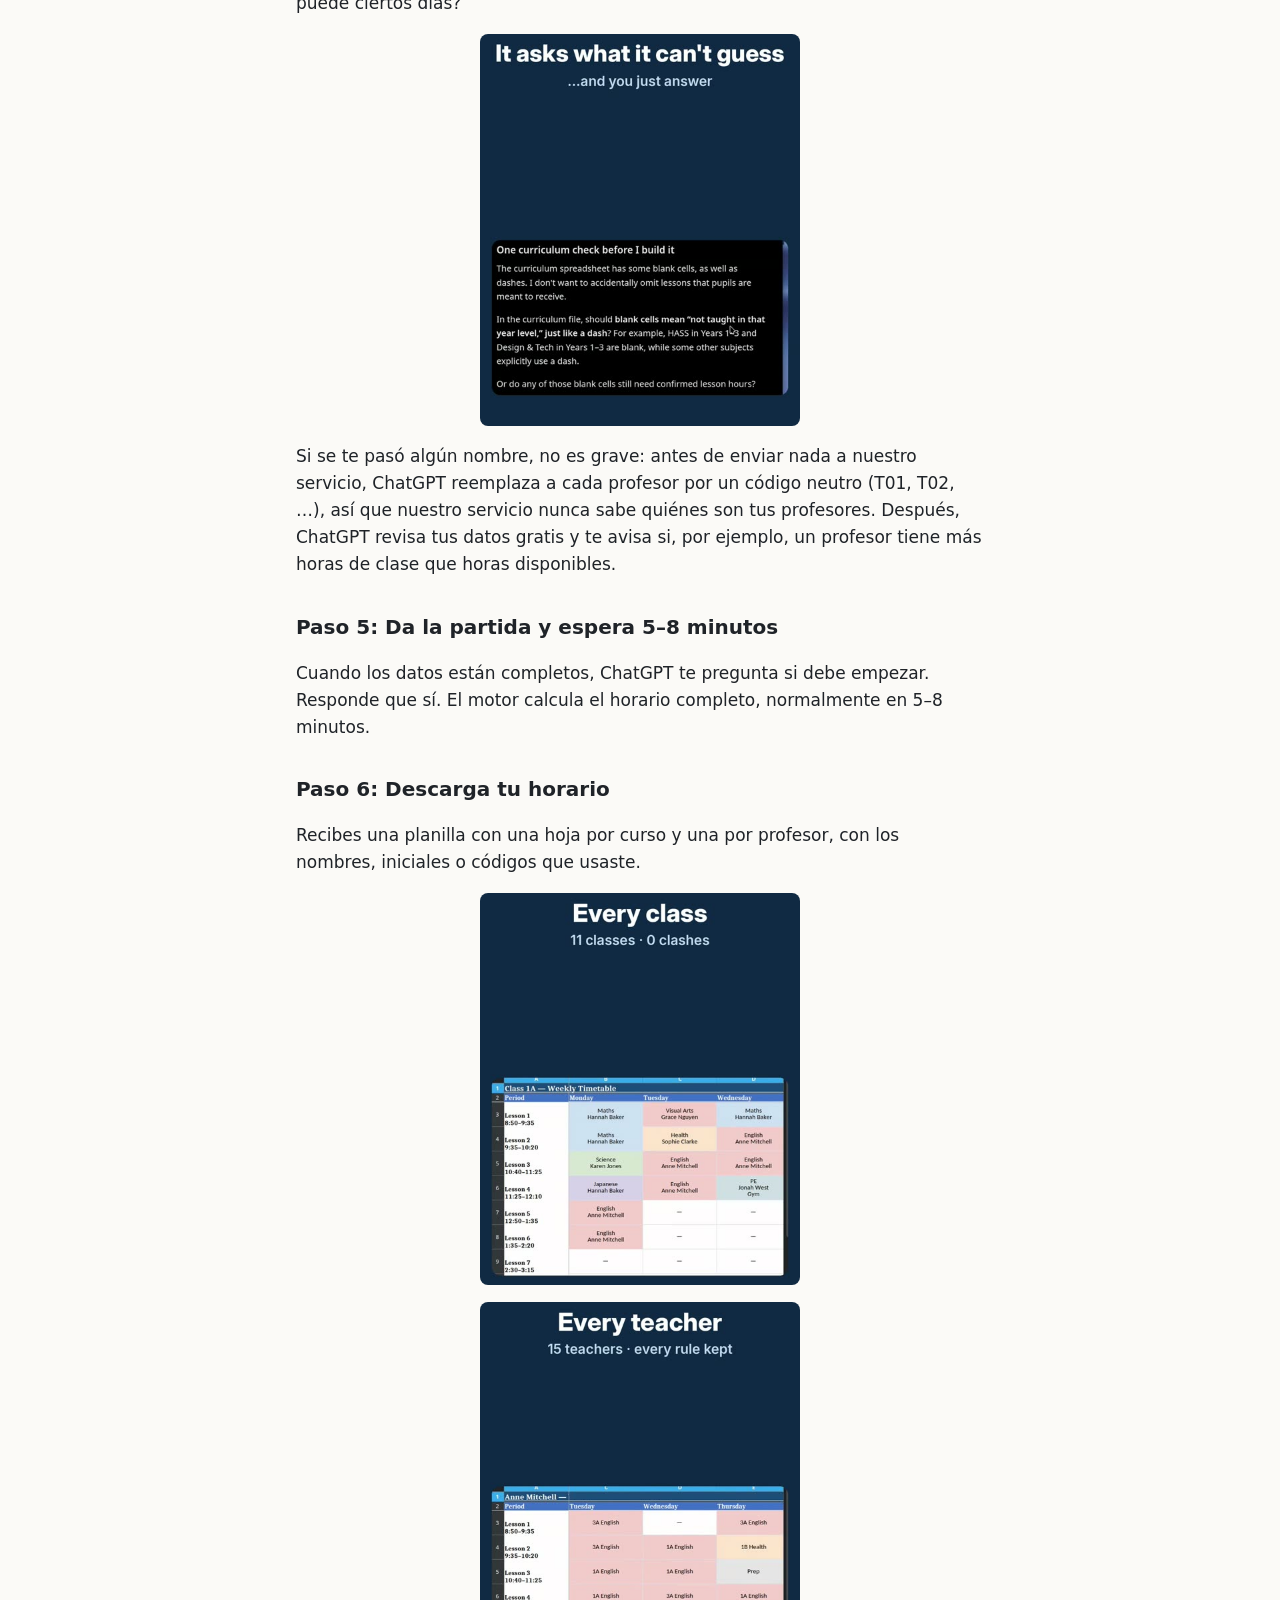
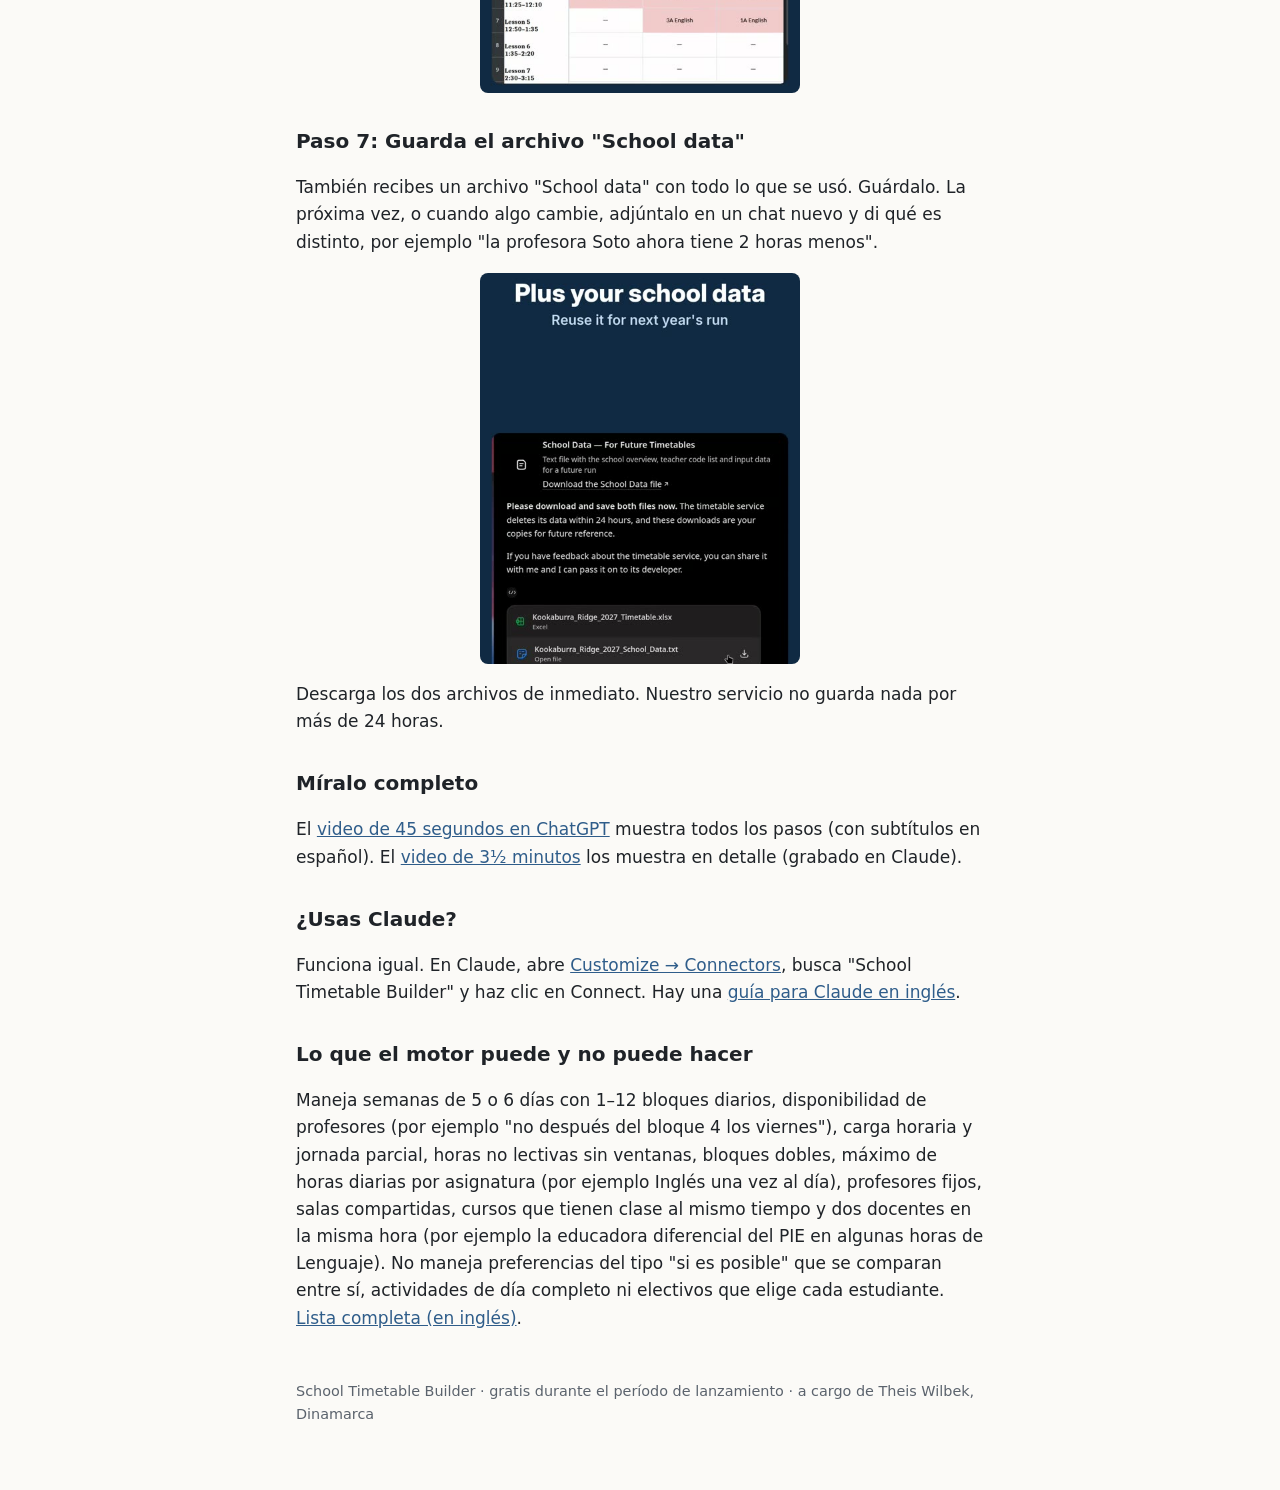
==== commit 86943b9a: "ChatGPT-vejledninger: vælg appen med +, få filer på gratis-planen, eksempelskole i ét dokument" ====
--- a/como-hacer-un-horario-escolar-con-chatgpt.html
+++ b/como-hacer-un-horario-escolar-con-chatgpt.html
@@ -55,7 +55,7 @@
 
 <h2>Qué necesitas</h2>
 <ul>
-<li>Una cuenta de ChatGPT. La app también funciona con el plan gratuito.</li>
+<li>Una cuenta de ChatGPT. La app también funciona con el plan gratuito (mira el consejo sobre archivos en el paso 3).</li>
 <li>Lo que ya tengas sobre el próximo año: la lista de profesores y su carga
 horaria, el plan de estudios (horas por asignatura y nivel), los horarios de los
 bloques, las salas y las notas de dirección o UTP. Planillas desordenadas y archivos
@@ -90,14 +90,27 @@
 <p class="step"><a href="howto-2.jpg"><img src="howto-2.jpg" width="480" height="729" loading="lazy"
 alt="El cuadro Connect School Timetable Builder en ChatGPT"></a></p>
 
-<h2>Paso 3: Sube tus archivos en un chat nuevo</h2>
-<p>Abre un chat nuevo, adjunta tus archivos y escribe algo como "Ayúdame a armar el
-horario del próximo año para nuestro colegio".</p>
+<h2>Paso 3: Elige la app y sube tus archivos en un chat nuevo</h2>
+<p>Abre un chat nuevo. Haz clic en <strong>+</strong> debajo del cuadro de mensaje (en
+algunas pantallas, dentro de <strong>Más</strong>) y elige <strong>School Timetable
+Builder</strong>. Su nombre aparece en el cuadro de mensaje. También puedes escribir
+<strong>@School Timetable Builder</strong>.</p>
+<p>Después adjunta tus archivos y escribe algo como "Usa School Timetable Builder para
+armar el horario del próximo año para nuestro colegio".</p>
+<p>Si no eliges la app, ChatGPT puede intentar escribir el horario por su cuenta, sin
+nuestro motor y sin revisar los topes.</p>
+<div class="box">
+<h3>Con el plan gratuito de ChatGPT: pocos archivos al día</h3>
+<p>El plan gratuito solo permite adjuntar unos pocos archivos al día. Junta todo en
+<strong>un solo documento</strong>: copia la dotación docente, el plan de estudios, el
+horario de timbres y las notas en un archivo Word. O pega el texto directamente en el
+chat. Con un plan de pago puedes adjuntar tus archivos tal como están.</p>
+</div>
 <p class="step"><a href="howto-3.jpg"><img src="howto-3.jpg" width="480" height="729" loading="lazy"
 alt="Un chat nuevo de ChatGPT con cinco archivos del colegio adjuntos"></a></p>
 <p>¿Quieres probar primero sin tus propios datos? Descarga nuestro
-<a href="messy-sample-school.zip">colegio de ejemplo</a> (5 archivos desordenados, en
-inglés) y úsalo.</p>
+<a href="colegio-de-ejemplo.docx">colegio de ejemplo</a> (un documento Word en
+español, con nombres inventados) y úsalo.</p>
 
 <h2>Paso 4: Responde las preguntas</h2>
 <p>ChatGPT lee cada archivo, resume lo que encontró y solo pregunta lo que no puede
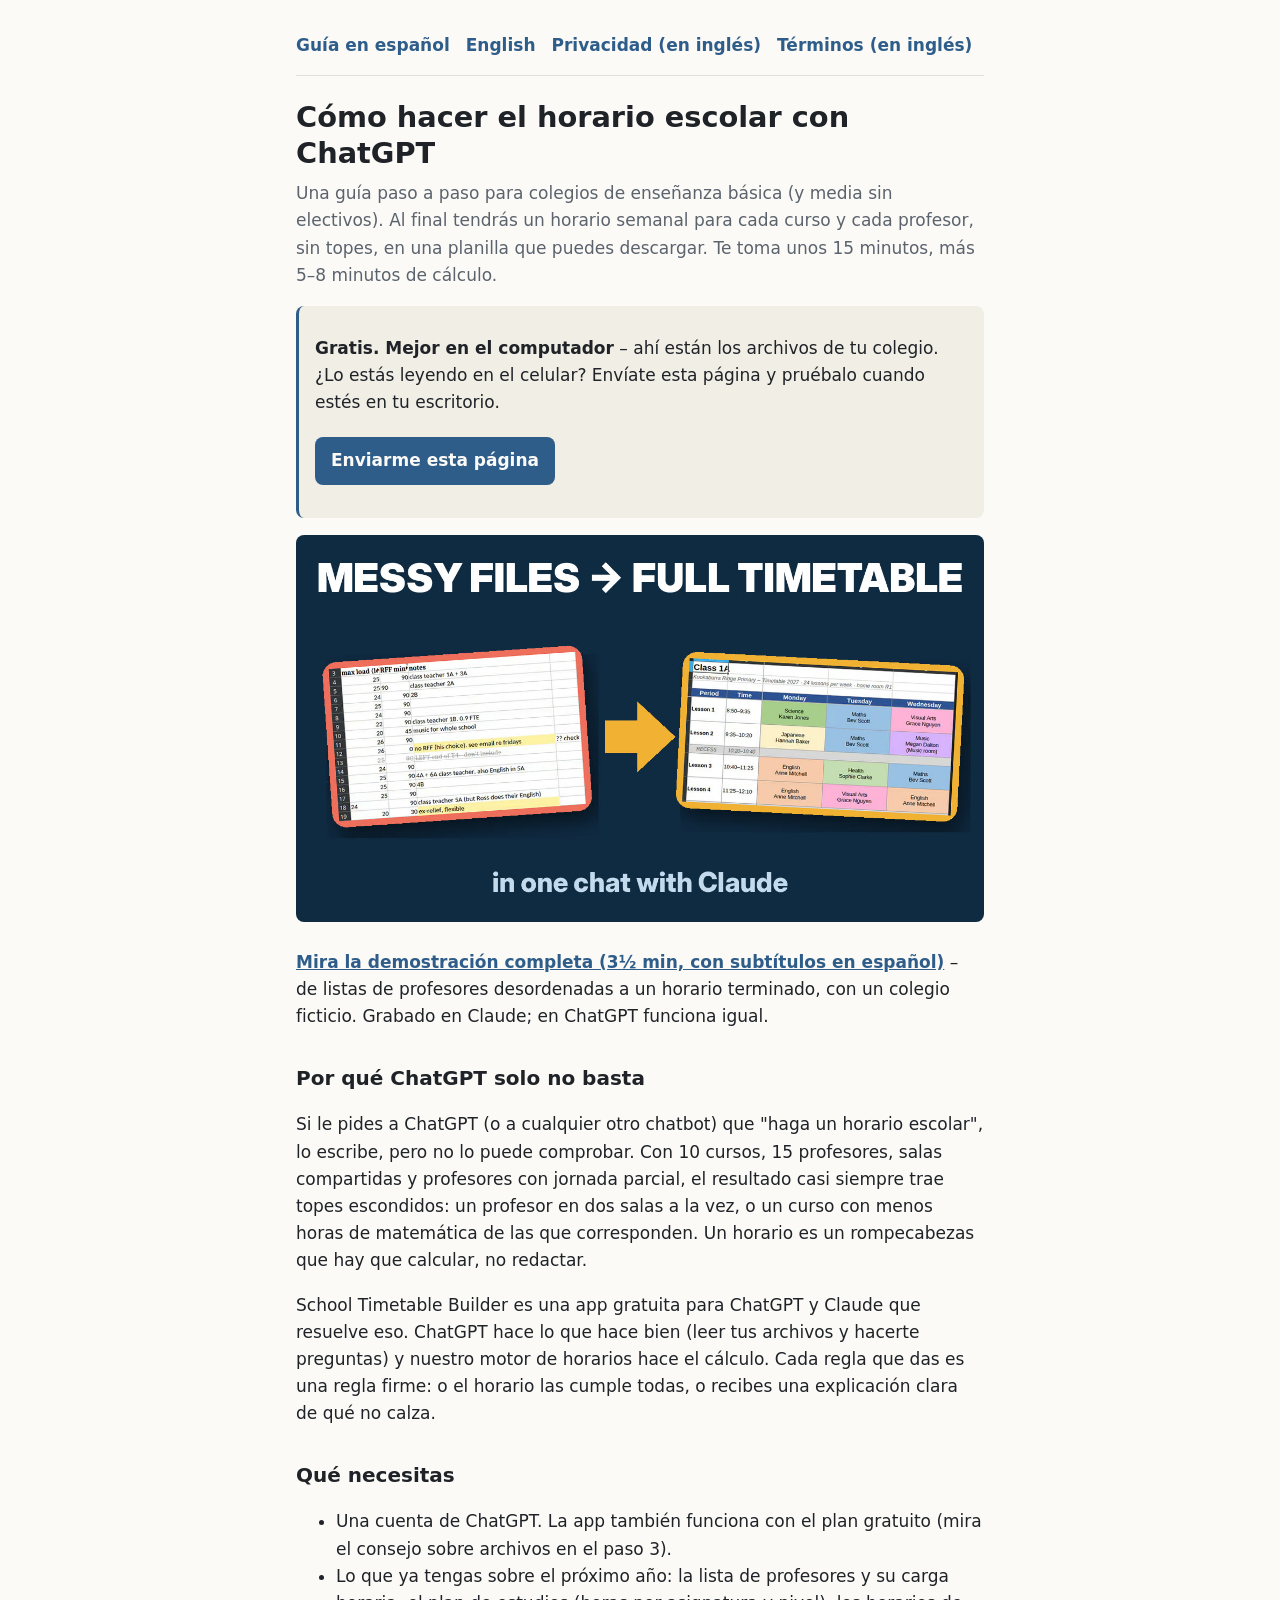
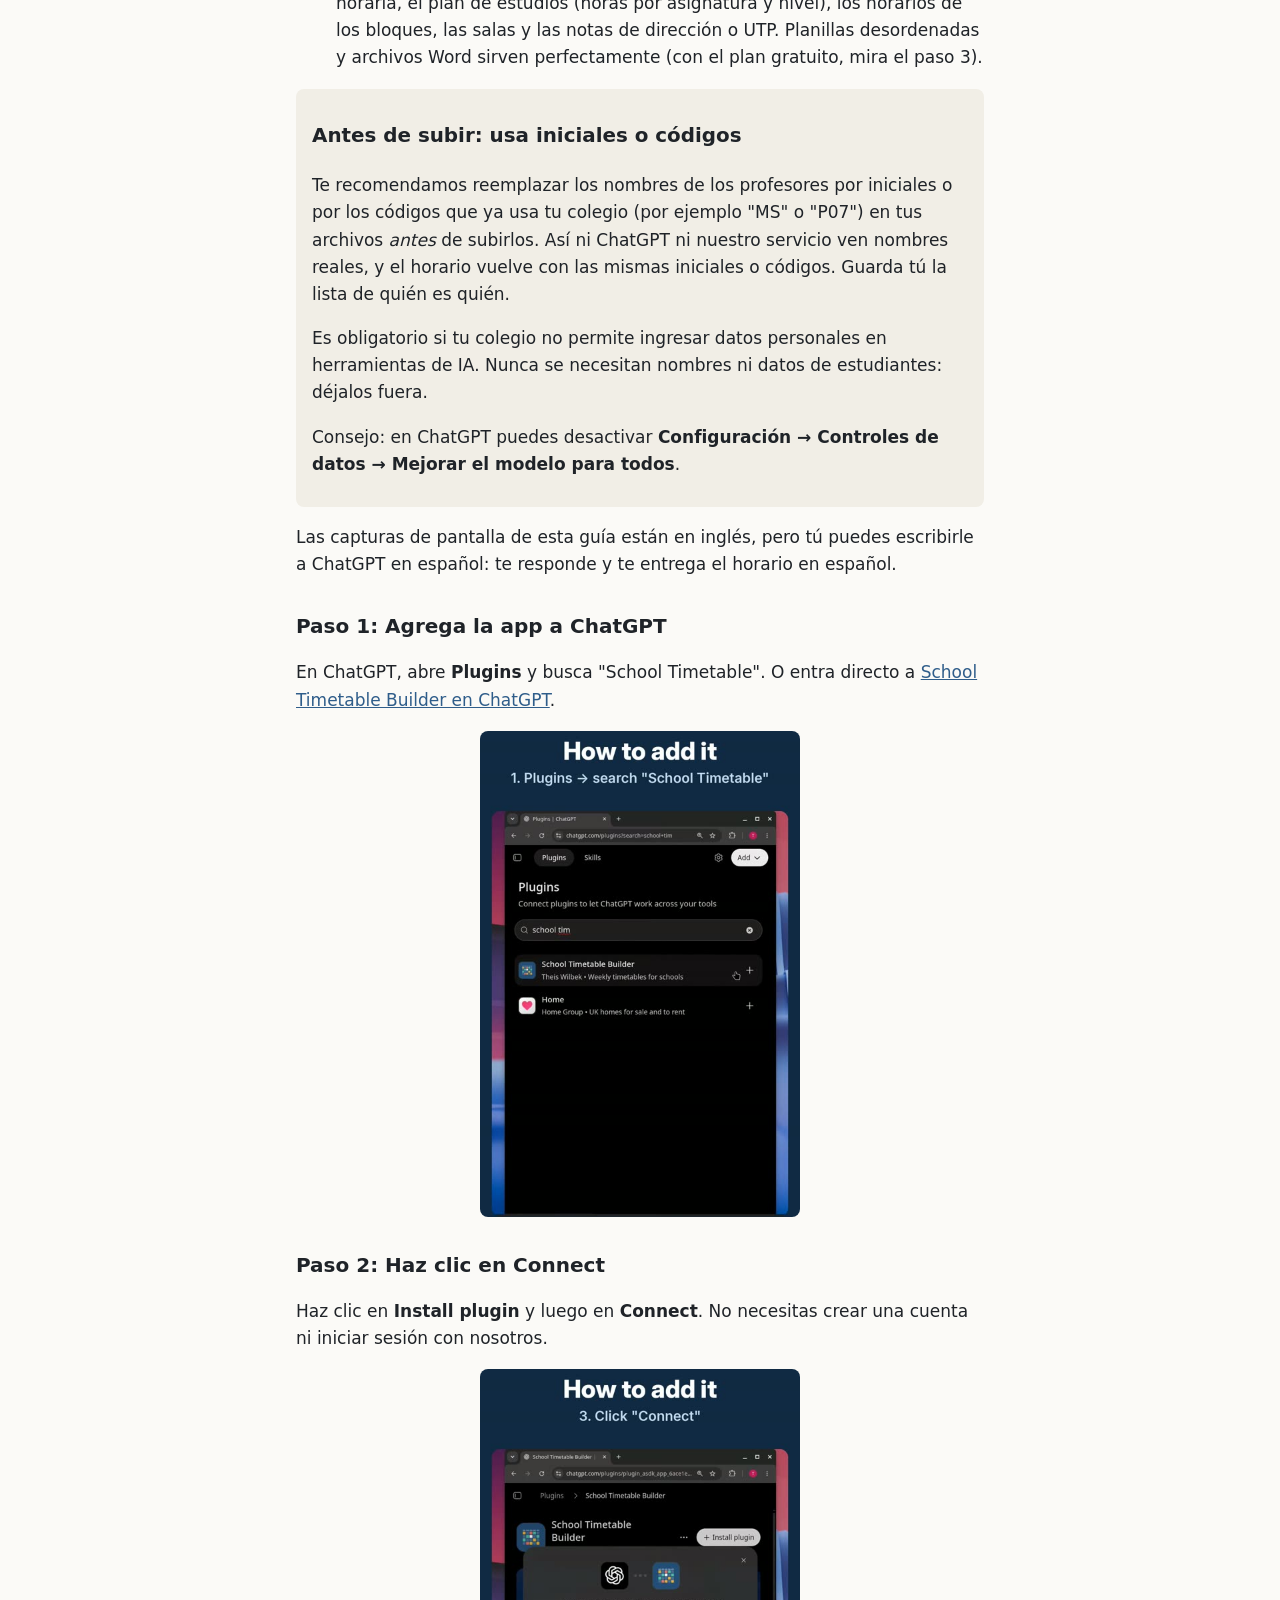
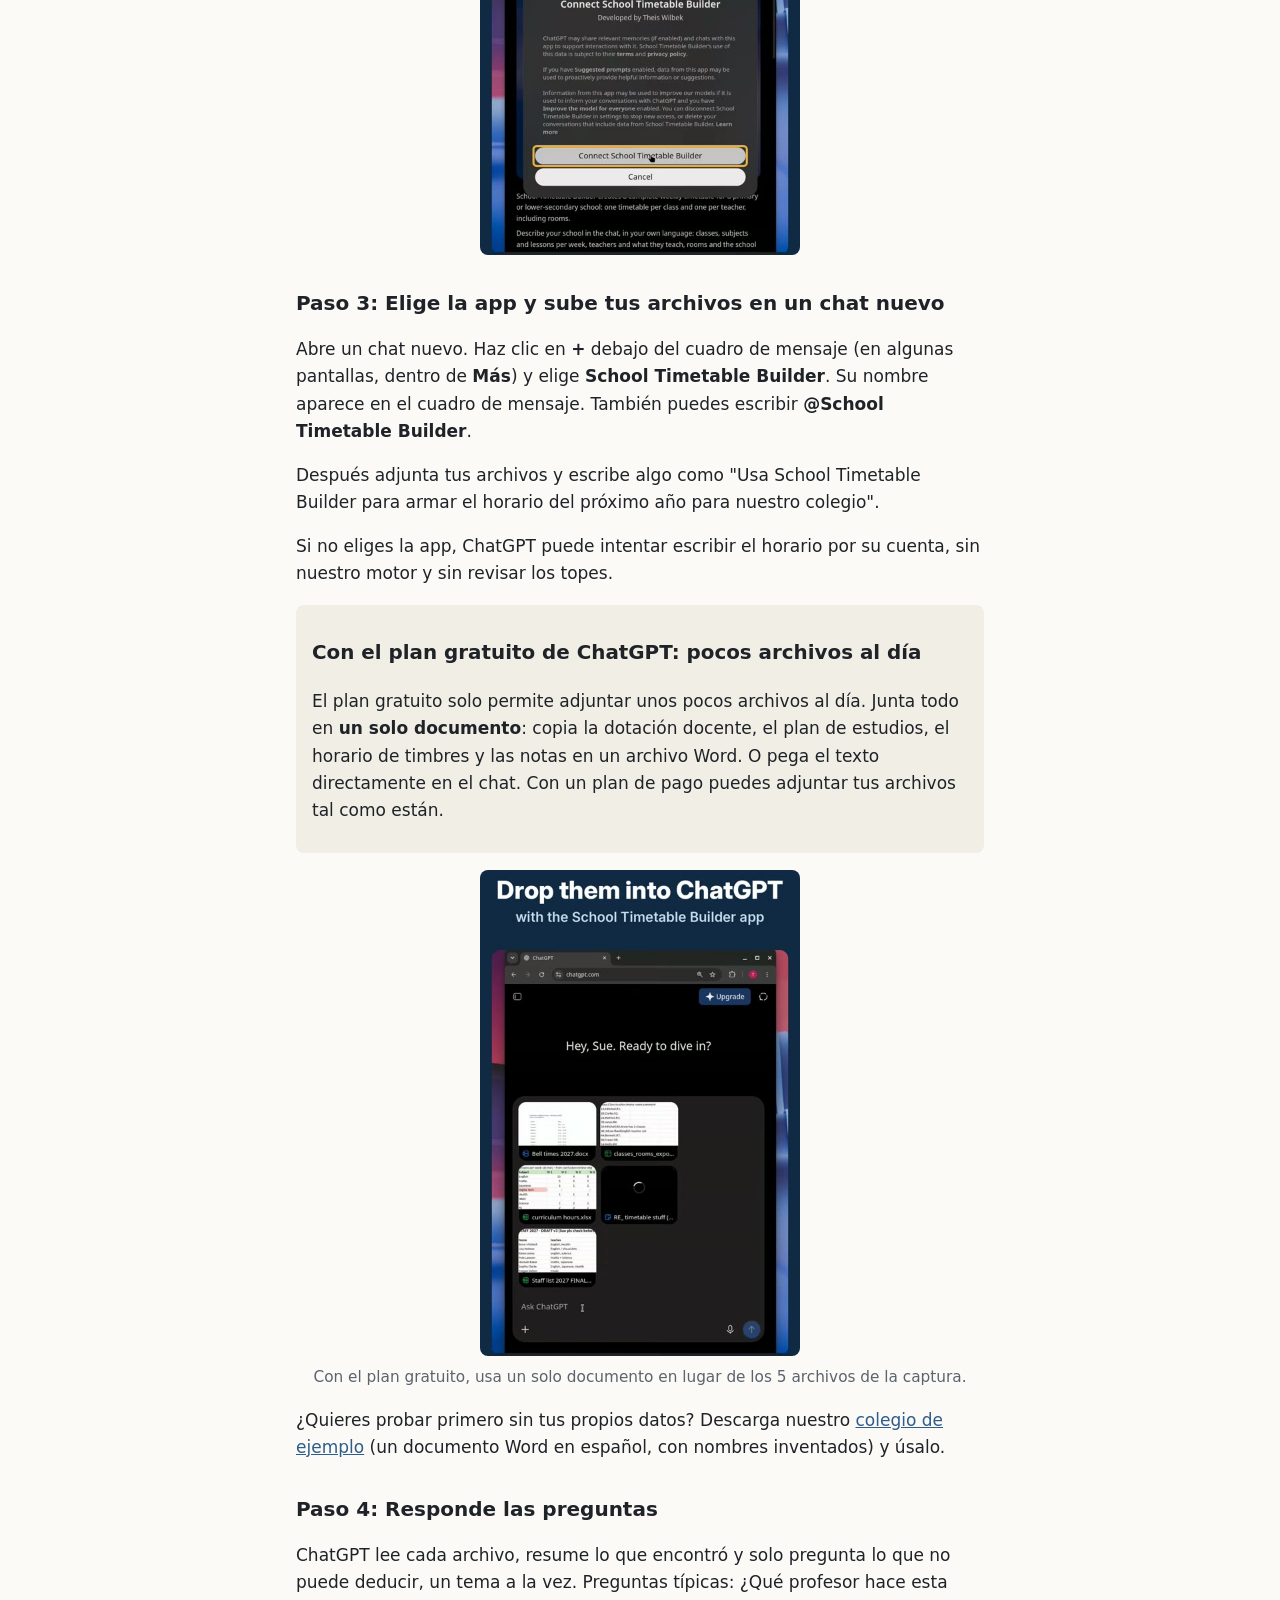
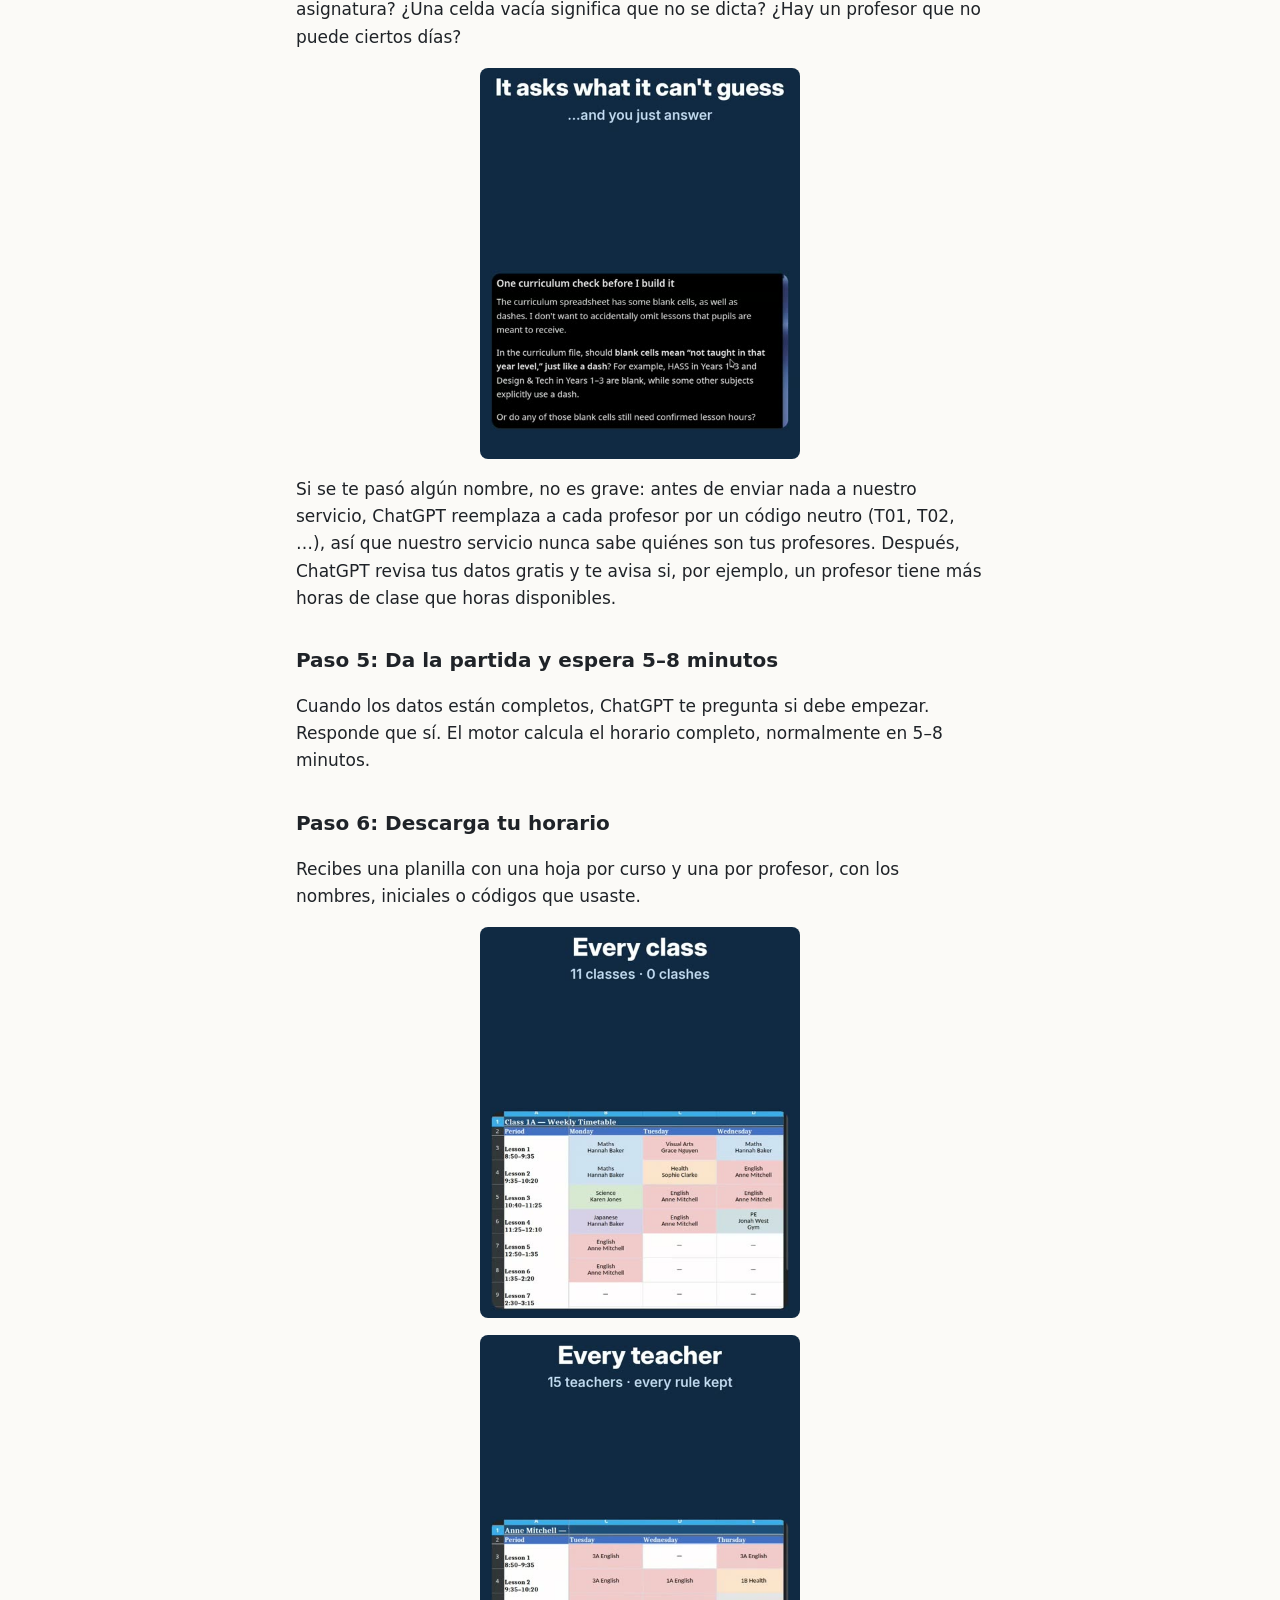
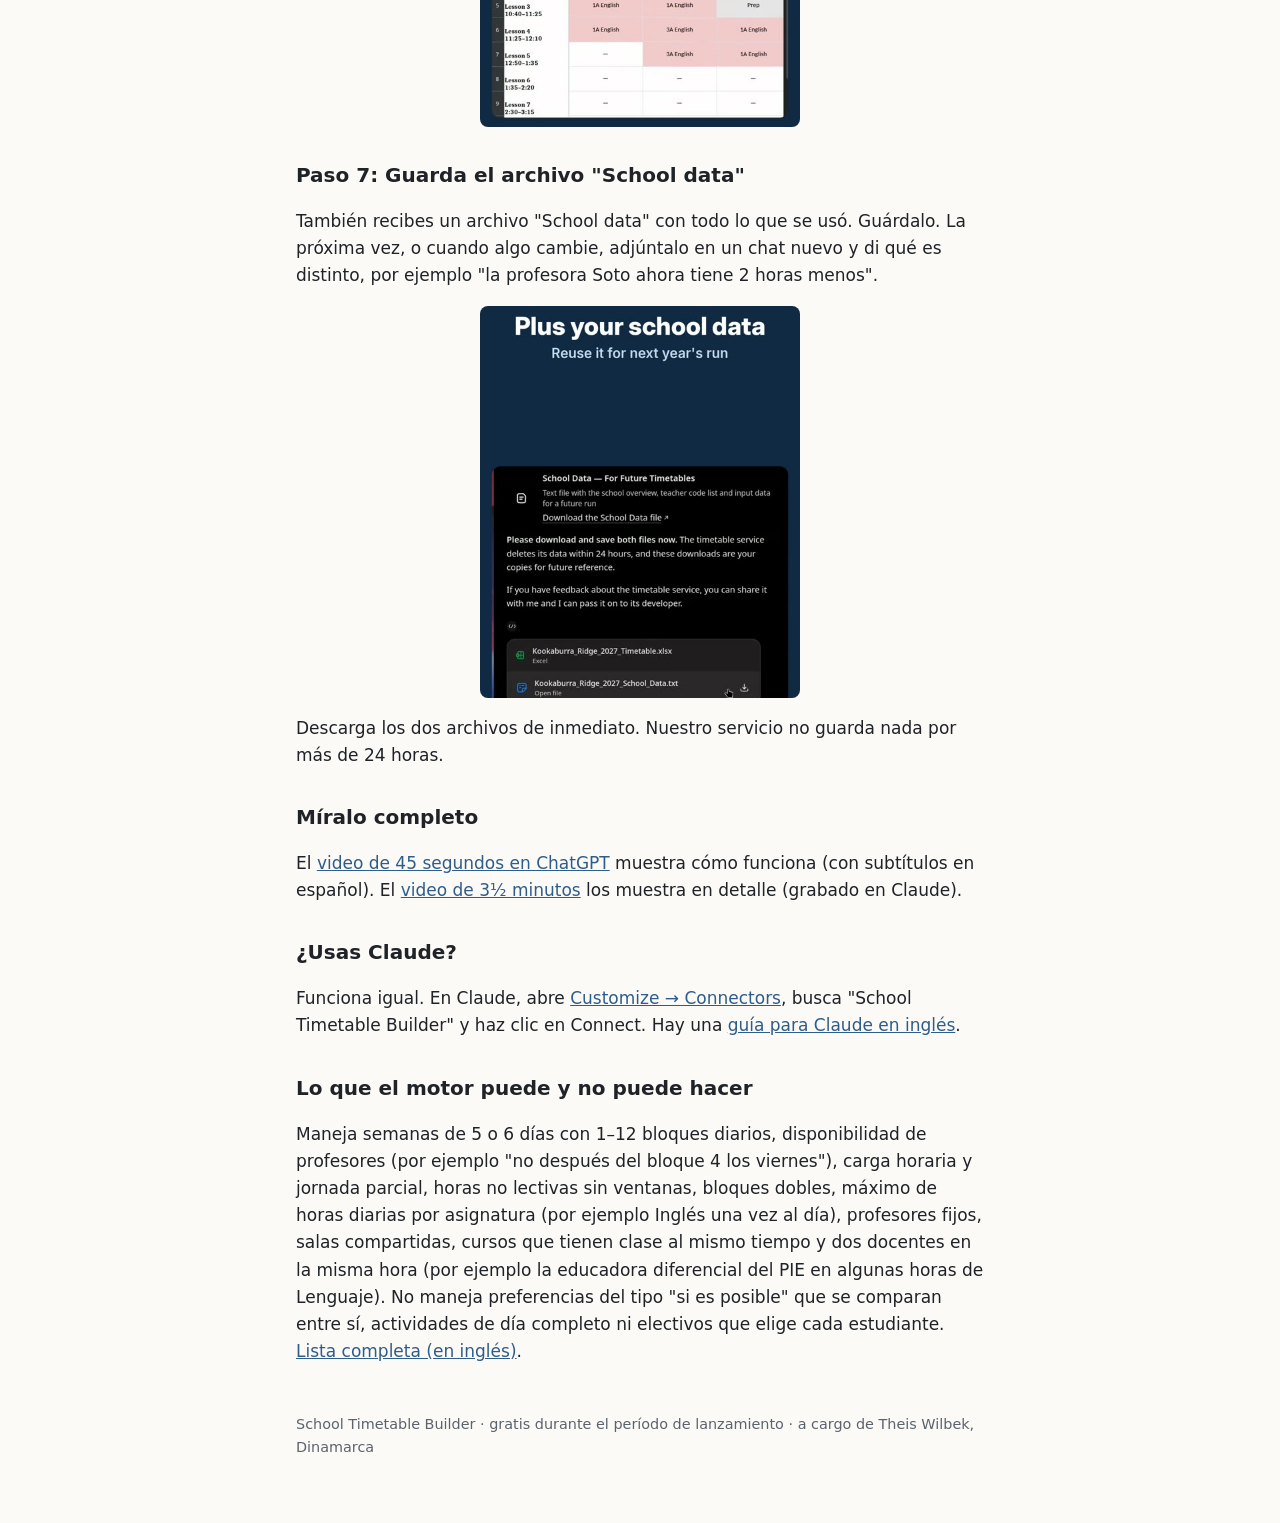
==== commit c6ce95ec: "ChatGPT-vejledninger: vælg appen med +, få filer på gratis-planen, eksempelskole i ét dokument" ====
--- a/como-hacer-un-horario-escolar-con-chatgpt.html
+++ b/como-hacer-un-horario-escolar-con-chatgpt.html
@@ -59,7 +59,7 @@
 <li>Lo que ya tengas sobre el próximo año: la lista de profesores y su carga
 horaria, el plan de estudios (horas por asignatura y nivel), los horarios de los
 bloques, las salas y las notas de dirección o UTP. Planillas desordenadas y archivos
-Word sirven perfectamente.</li>
+Word sirven perfectamente (con el plan gratuito, mira el paso 3).</li>
 </ul>
 
 <div class="box">
@@ -108,6 +108,8 @@
 </div>
 <p class="step"><a href="howto-3.jpg"><img src="howto-3.jpg" width="480" height="729" loading="lazy"
 alt="Un chat nuevo de ChatGPT con cinco archivos del colegio adjuntos"></a></p>
+<p class="note">Con el plan gratuito, usa un solo documento en lugar de los 5
+archivos de la captura.</p>
 <p>¿Quieres probar primero sin tus propios datos? Descarga nuestro
 <a href="colegio-de-ejemplo.docx">colegio de ejemplo</a> (un documento Word en
 español, con nombres inventados) y úsalo.</p>
@@ -147,7 +149,7 @@
 
 <h2>Míralo completo</h2>
 <p>El <a href="https://youtube.com/shorts/SOAwNf_KD2U">video de 45 segundos en ChatGPT</a>
-muestra todos los pasos (con subtítulos en español). El
+muestra cómo funciona (con subtítulos en español). El
 <a href="https://youtu.be/QCTekFEjFBQ?cc_lang_pref=es&amp;cc_load_policy=1">video de 3½ minutos</a> los muestra en detalle
 (grabado en Claude).</p>
 
--- a/style.css
+++ b/style.css
@@ -24,3 +24,4 @@
 .button { display:inline-block; padding:10px 16px; border-radius:8px; background:var(--accent); color:var(--bg); text-decoration:none; font-weight:600; }
 .button:hover { opacity:.9; }
 .box .button { margin:4px 8px 4px 0; }
+.note { text-align:center; font-size:0.9em; color:var(--muted, #666); margin-top:-8px; }
